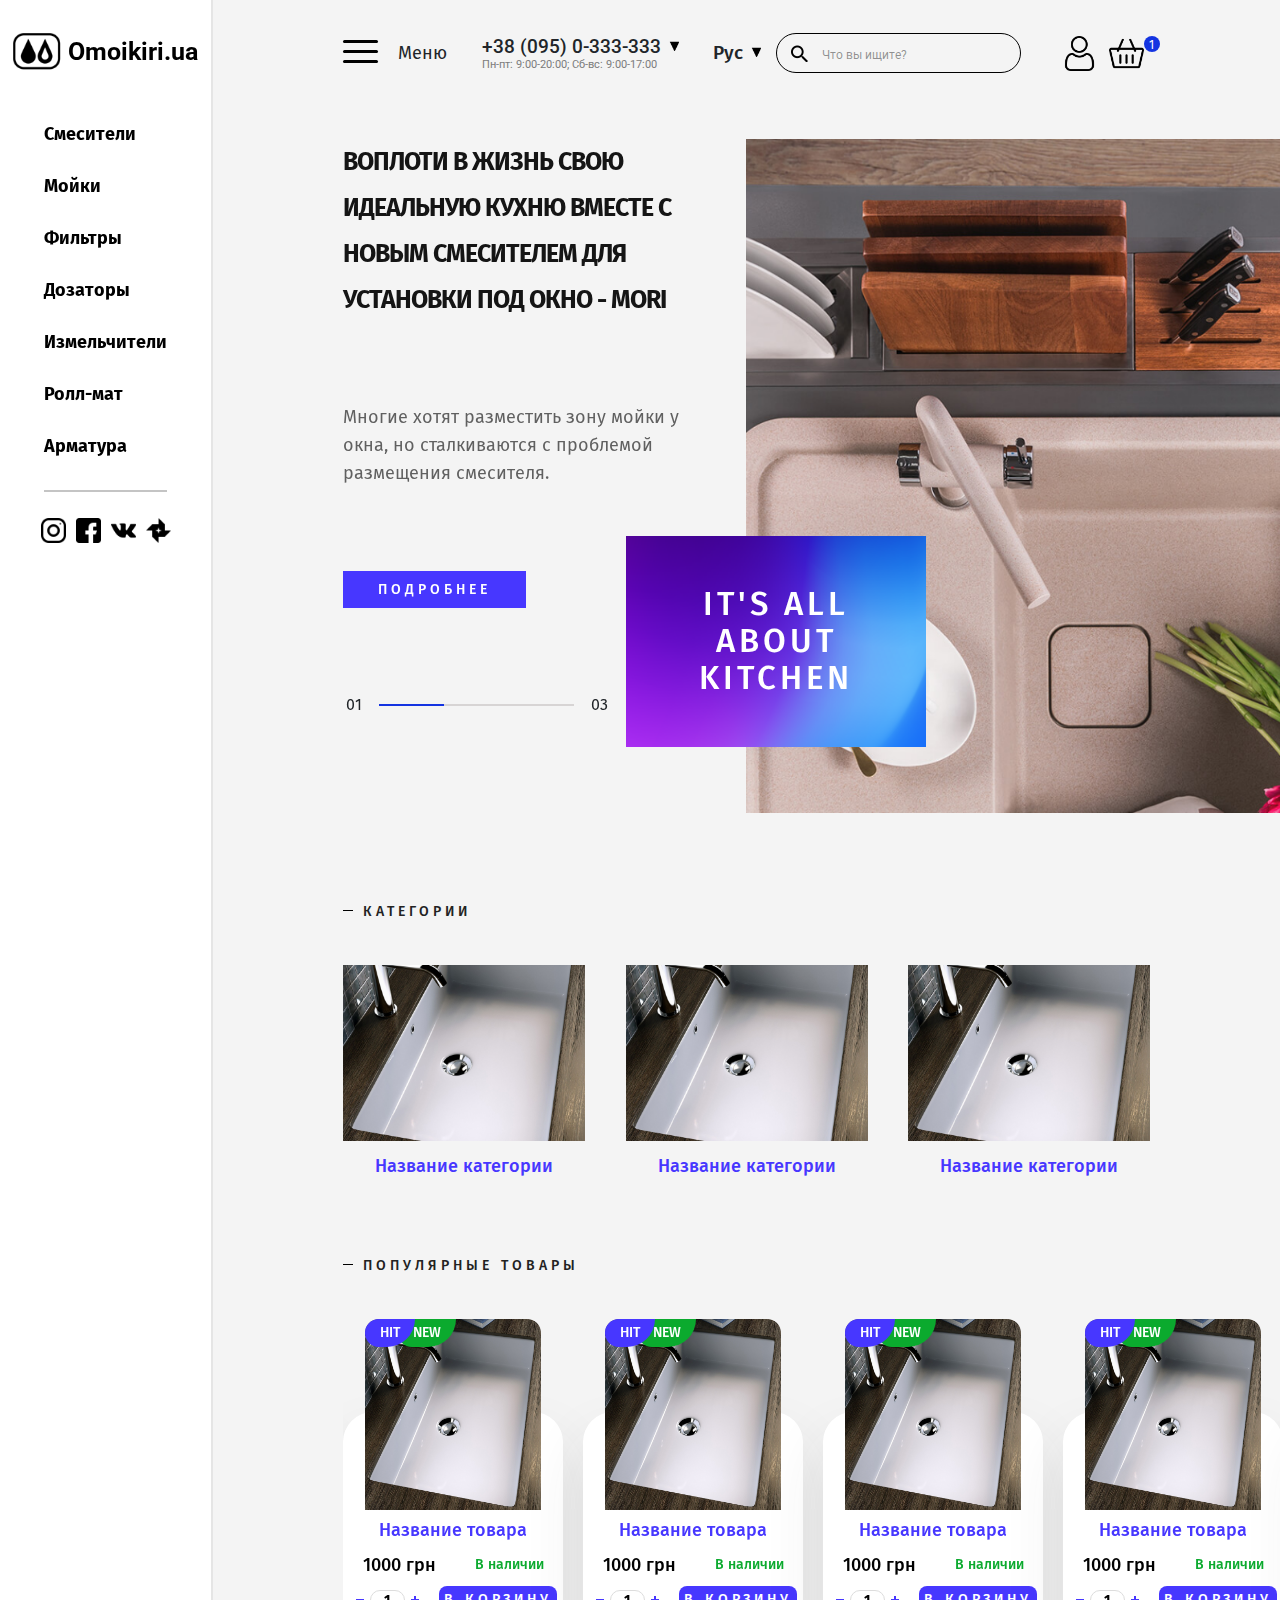
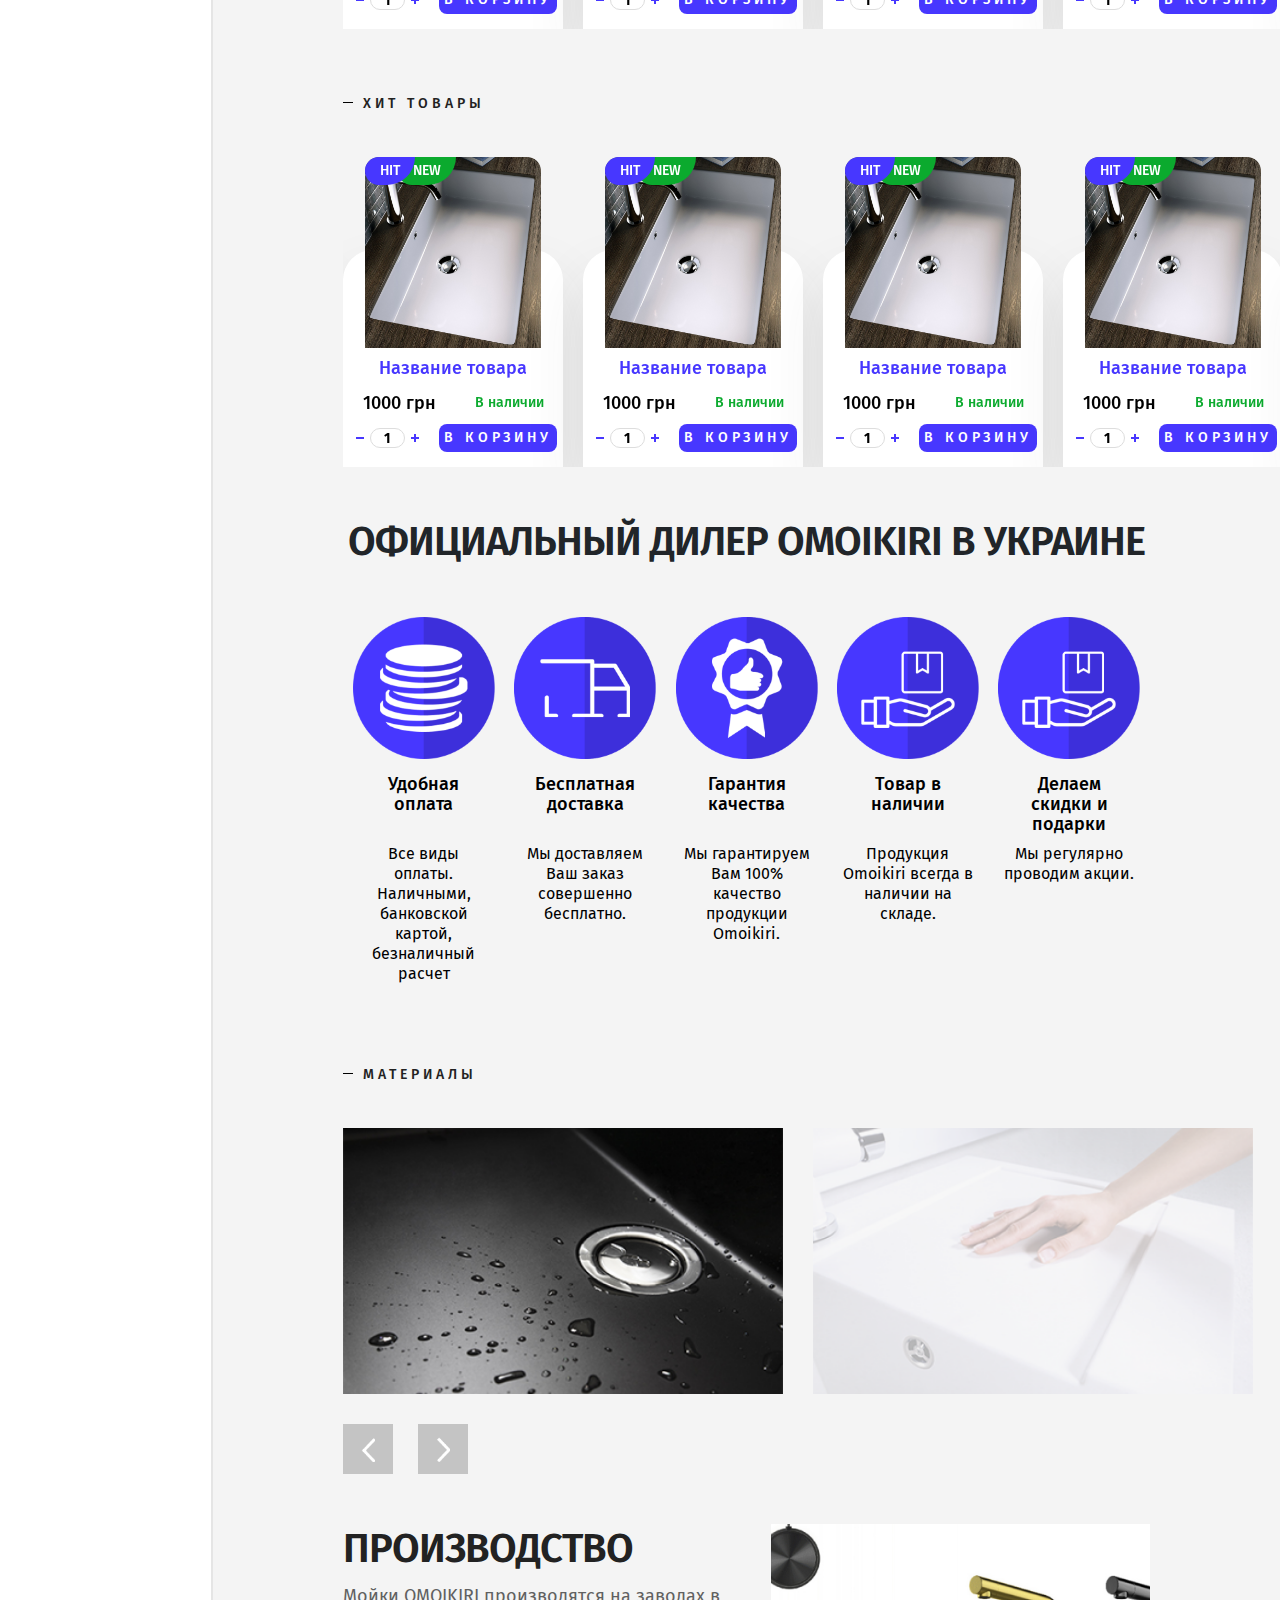
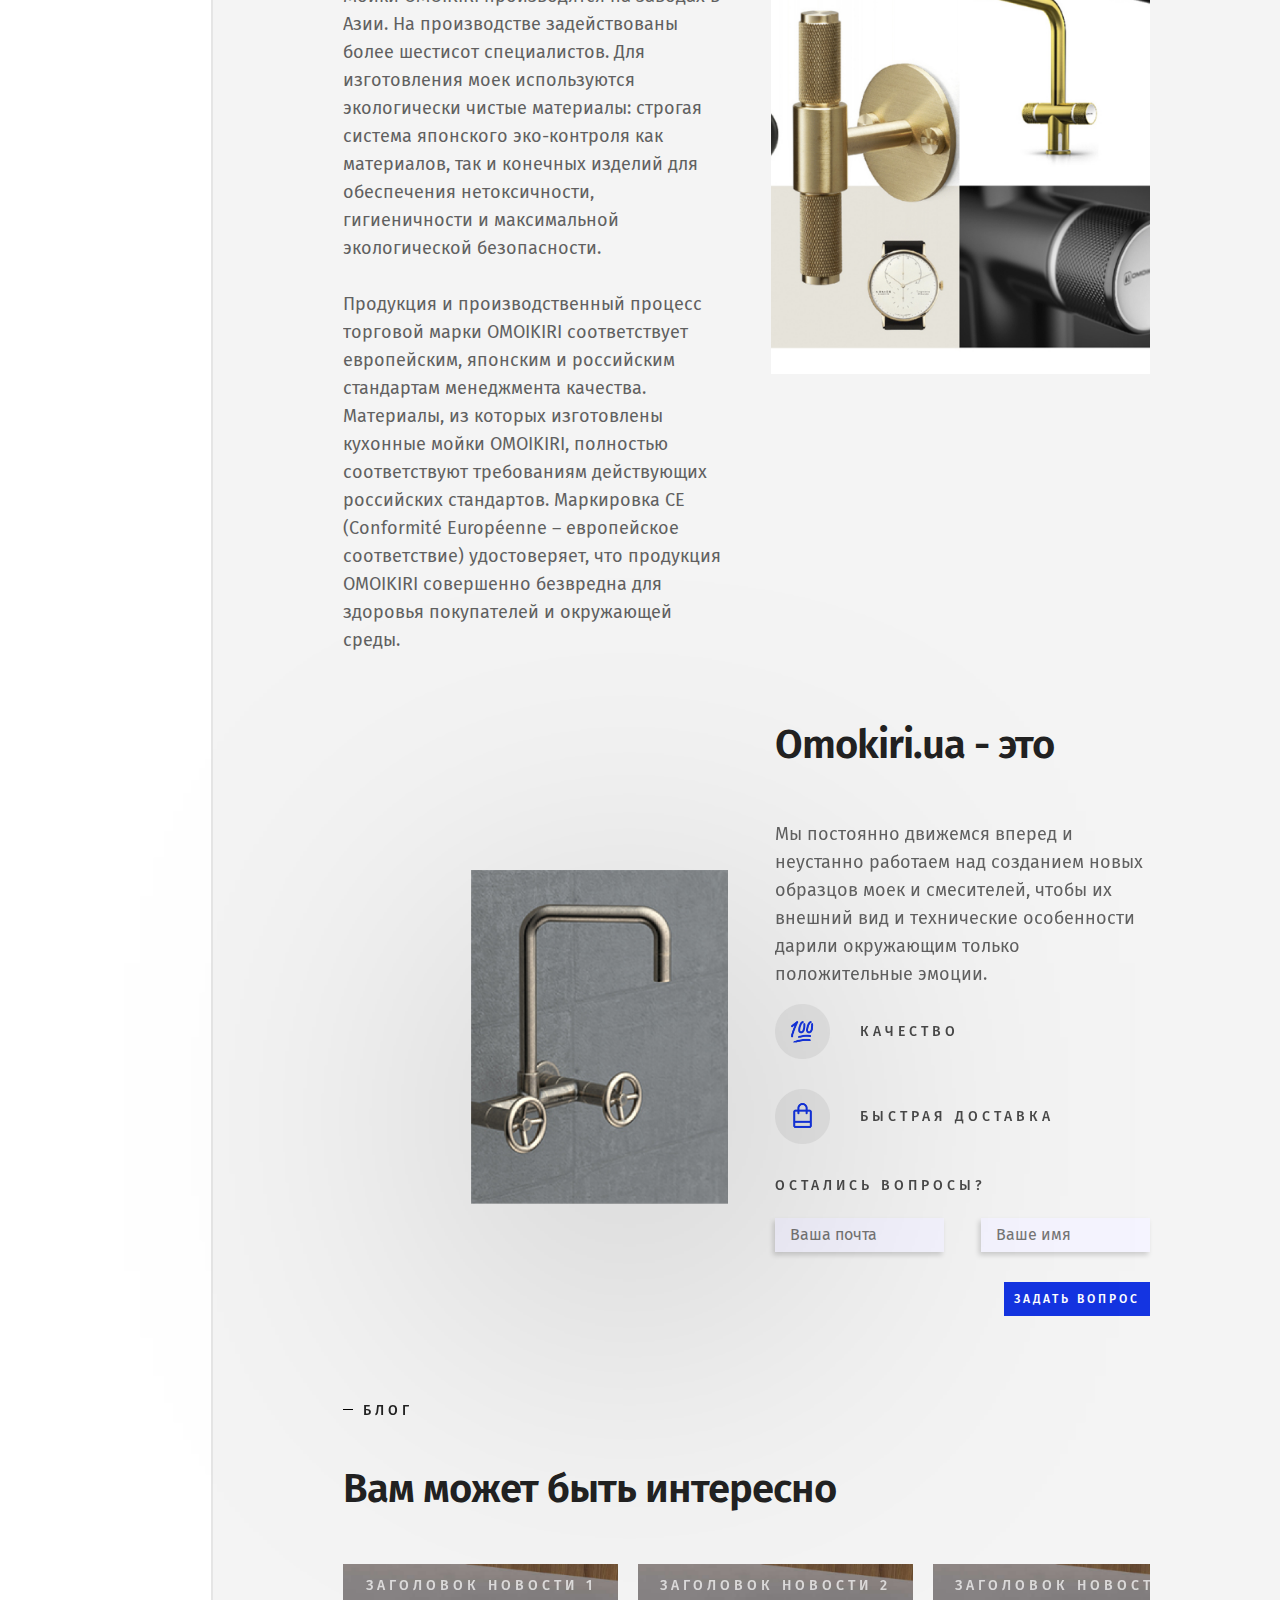
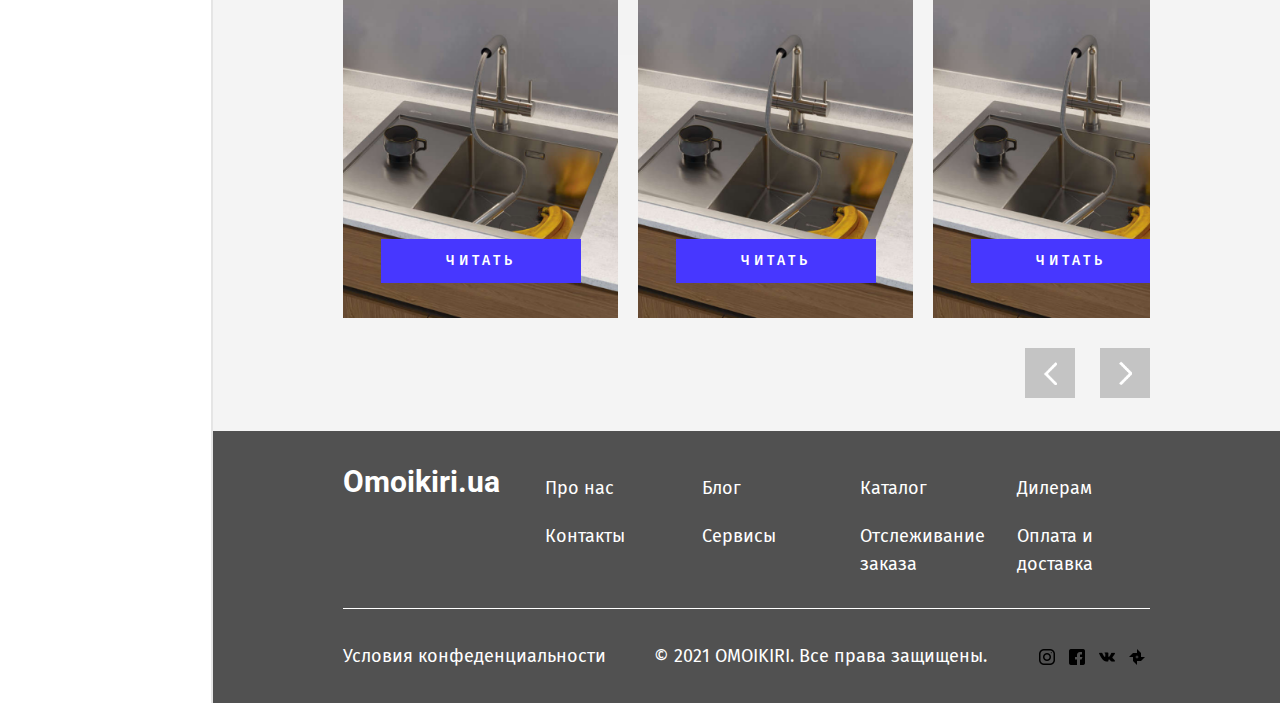
==== index.html @ 27b1c7ac "cat+blog" ====
<!DOCTYPE html>
<html lang="ru">
<head>
    <meta charset="UTF-8">
    <meta http-equiv="X-UA-Compatible" content="IE=edge">
    <meta name="viewport" content="width=device-width, initial-scale=1.0">

    <!-- SEO -->
    <title>omoikiri.ua</title>
    <meta name="description" content="...">
    <meta name="keywords" content="...">

    <!-- Sclick -->
    <link rel="stylesheet" href="css/slick-theme.css">
    <link rel="stylesheet" href="css/slick.css">

    <!-- CSS -->
    <link rel="stylesheet" href="css/bootstrap.css">
    <link rel="stylesheet" href="css/main.css">

    <!-- Google Fonts -->
    <link rel="preconnect" href="https://fonts.gstatic.com">
    <link href="https://fonts.googleapis.com/css2?family=Fira+Sans:ital,wght@0,100;0,200;0,300;0,400;0,500;0,600;0,700;0,800;0,900;1,100;1,200;1,300;1,400;1,500;1,600;1,700;1,800;1,900&family=Roboto:ital,wght@0,100;0,300;0,400;0,500;0,700;0,900;1,100;1,300;1,400;1,500;1,700;1,900&display=swap" rel="stylesheet">

</head>
<body>

    <section class="main">
        <div class="container-fluid">
            <div class="row">

                <!-- LeftSidebar -->
                <div class="col-xl-2 left_sidebar">

                    <div class="sidebar_block">
                    
                        <!-- HeaderLogo -->
                        <a href="#" class="logo_link">
                            <img src="images/logo.png" alt="" class="logo_img">
                            Omoikiri.ua
                        </a>
                        <!-- End HeaderLogo -->

                        <!-- NavbarMenu -->
                        <ul class="catalogue">
                            <li>
                                <a href="#" class="catalogue_link">Смесители</a>
                            </li>
                            <li>
                                <a href="#" class="catalogue_link">Мойки</a>
                            </li>
                            <li>
                                <a href="#" class="catalogue_link">Фильтры</a>
                            </li>
                            <li>
                                <a href="#" class="catalogue_link">Дозаторы</a>
                            </li>
                            <li>
                                <a href="#" class="catalogue_link">Измельчители</a>
                            </li>
                            <li>
                                <a href="#" class="catalogue_link">Ролл-мат</a>
                            </li>
                            <li>
                                <a href="#" class="catalogue_link">Арматура</a>
                            </li>
                        </ul>

                        <ul class="socials">
                            <li>
                                <a href="#" class="social_link">
                                    <img src="images/instagram.png" alt="instagram">
                                </a>
                            </li>
                            <li>
                                <a href="#" class="social_link">
                                    <img src="images/facebook.png" alt="instagram">
                                </a>
                            </li>
                            <li>
                                <a href="#" class="social_link">
                                    <img src="images/vk.png" alt="instagram">
                                </a>
                            </li>
                            <li>
                                <a href="#" class="social_link">
                                    <img src="images/photo.png" alt="instagram">
                                </a>
                            </li>
                        </ul>
                        <!-- End NavbarMenu -->

                    </div>

                </div>
                <!-- End LeftSidebar -->

                <!-- RightSidebar -->
                <div class="col-xl-10 right_sidebar">
                    
                    <!-- Header -->
                    <div class="header">
                        <div class="navigate">
                            <div class="menu_btn">
                                <div id="hamburger" class="hamburger">
                                    <span></span>
                                    <span></span>
                                    <span></span>
                                </div>
                                <p class="menu_btn_name">Меню</p>
                                <ul class="menu_block">
                                    <li>
                                        <a href="about.html" class="menu_block_link">О нас</a>
                                    </li>
                                    <li>
                                        <a href="blog.html" class="menu_block_link">Блог</a>
                                    </li>
                                    <li>
                                        <a href="#" class="menu_block_link">Сервисы</a>
                                    </li>
                                    <li>
                                        <a href="#" class="menu_block_link">Контакты</a>
                                    </li>
                                    <li>
                                        <a href="#" class="menu_block_link">Дилерам</a>
                                    </li>
                                    <li>
                                        <a href="#" class="menu_block_link">Оплата и доставка</a>
                                    </li>
                                </ul>
                            </div>
                            <div id="connection" class="connection">
                                <div class="phone_block">
                                    <p class="first_phone">+38 (095) 0-333-333</p>
                                    <img src="images/arr-down.png" alt="">
                                </div>
                                <div class="phones">
                                    <a href="tel:+380950333333">+38 (095) 0-333-333</a>
                                    <a href="tel:+380950333333">+38 (095) 0-333-333</a>
                                    <a href="tel:+380950333333">+38 (095) 0-333-333</a>
                                </div>
                                <p class="work_time">Пн-пт: 9:00-20:00; Сб-вс: 9:00-17:00</p>
                            </div>
                            <div class="search_block" id="search_block">
                                <div class="lang">
                                    <div class="lang_block">
                                        <p class="first_lang">Рус</p>
                                        <img src="images/arr-down.png" alt="">
                                    </div>
                                    <div class="languages">
                                        <a href="#">Рус</a>
                                        <a href="#">Укр</a>
                                    </div>
                                </div>
                                <div class="search">
                                    <input type="text" id="box" placeholder="Что вы ищите?" class="search_box">
                                    <button type="submit" class="search_btn">
                                        <img src="images/search.png" alt="search...">
                                    </button>
                                </div>
                            </div>
                            <div class="cart_block">
                                <button id="user" class="user">
                                    <img src="images/user.png" alt="user">
                                </button>
                                <button class="cart" id="cart">
                                    <img src="images/shopping-cart.png" alt="cart">
                                    <span id="cart-total" class="cart-total">1</span>
                                </button>
                            </div>
                            <div class="navbar_block">
                                <div id="navigation_menu" class="hamburger">
                                    <span></span>
                                    <span></span>
                                    <span></span>
                                </div>
                                <p class="menu_btn_name">Каталог</p>
                            </div>
                        </div>
                    </div>
                    <!-- End Header -->

                    <!-- Wrapper -->
                    <div class="wrapper">
                        <div class="index_slider">
                            <div class="index_slider_wrapper">
                                <div class="index_slide_block">
                                    <div class="left_side_slide">
                                        <h4 class="index_slide_title">
                                            ВОПЛОТИ В ЖИЗНЬ СВОЮ ИДЕАЛЬНУЮ КУХНЮ ВМЕСТЕ С НОВЫМ СМЕСИТЕЛЕМ ДЛЯ УСТАНОВКИ ПОД ОКНО - MORI
                                        </h4>
                                        <p class="index_slide_text">
                                            Многие хотят разместить зону мойки у окна, но сталкиваются с проблемой размещения смесителя.
                                        </p>
                                        <a href="#" class="index_slide_link">Подробнее</a>
                                    </div>
                                    <div class="right_slide_side">
                                        <img src="images/slider_bg.png" alt="" class="index_slide_img">
                                        <p class="index_slide_img_text">IT'S ALL ABOUT KITCHEN</p>
                                    </div>
                                </div>
                                <div class="index_slide_block">
                                    <div class="left_side_slide">
                                        <h4 class="index_slide_title">
                                            ВОПЛОТИ В ЖИЗНЬ СВОЮ ИДЕАЛЬНУЮ КУХНЮ ВМЕСТЕ С НОВЫМ СМЕСИТЕЛЕМ ДЛЯ УСТАНОВКИ ПОД ОКНО - MORI
                                        </h4>
                                        <p class="index_slide_text">
                                            Многие хотят разместить зону мойки у окна, но сталкиваются с проблемой размещения смесителя.
                                        </p>
                                        <a href="#" class="index_slide_link">Подробнее</a>
                                    </div>
                                    <div class="right_slide_side">
                                        <img src="images/slider_bg.png" alt="" class="index_slide_img">
                                        <p class="index_slide_img_text">IT'S ALL ABOUT KITCHEN</p>
                                    </div>
                                </div>
                                <div class="index_slide_block">
                                    <div class="left_side_slide">
                                        <h4 class="index_slide_title">
                                            ВОПЛОТИ В ЖИЗНЬ СВОЮ ИДЕАЛЬНУЮ КУХНЮ ВМЕСТЕ С НОВЫМ СМЕСИТЕЛЕМ ДЛЯ УСТАНОВКИ ПОД ОКНО - MORI
                                        </h4>
                                        <p class="index_slide_text">
                                            Многие хотят разместить зону мойки у окна, но сталкиваются с проблемой размещения смесителя.
                                        </p>
                                        <a href="#" class="index_slide_link">Подробнее</a>
                                    </div>
                                    <div class="right_slide_side">
                                        <img src="images/slider_bg.png" alt="" class="index_slide_img">
                                        <p class="index_slide_img_text">IT'S ALL ABOUT KITCHEN</p>
                                    </div>
                                </div>
                            </div>
                            <div class="numbers">
                                <span class="first_slide">01</span>
                                <div class="slick-slider-dots"></div>
                                <span class="last_slide">03</span>
                            </div>
                        </div>
                        <div class="index_category_block">
                            <h2 class="index_block_title">
                                Категории
                            </h2>
                            <div class="categories">
                                <div class="category">
                                    <a href="#" class="cat_link">
                                        <img src="images/category_photo.png" alt="">
                                    </a>
                                    <a href="#" class="cat_name">Название категории</a>
                                </div>
                                <div class="category">
                                    <a href="#" class="cat_link">
                                        <img src="images/category_photo.png" alt="">
                                    </a>
                                    <a href="#" class="cat_name">Название категории</a>
                                </div>
                                <div class="category">
                                    <a href="#" class="cat_link">
                                        <img src="images/category_photo.png" alt="">
                                    </a>
                                    <a href="#" class="cat_name">Название категории</a>
                                </div>
                            </div>
                        </div>
                        <div class="index_popular_block">
                            <h2 class="index_block_title">
                                Популярные товары
                            </h2>
                            <div class="popular_slider">
                                <div class="item_prew">
                                    <div class="background"></div>
                                    <a href="#" class="item_img_link">
                                        <img src="images/item_photo.png" alt="">
                                        <span class="hit">Hit</span>
                                        <span class="new">New</span>
                                    </a>
                                    <a href="#" class="item_name">
                                        Название товара
                                    </a>
                                    <div class="price_block">
                                        <p class="price">1000 грн</p>
                                        <p class="availability yes">В наличии</p>
                                    </div>
                                    <div class="get_buy">
                                        <div class="quantity">
                                            <div class="number-input">
                                                <button onclick="this.parentNode.querySelector('input[type=number]').stepDown()" ></button>
                                                <input class="quantity" min="1" max="99" name="quantity" value="1" type="number">
                                                <button onclick="this.parentNode.querySelector('input[type=number]').stepUp()" class="plus"></button>
                                            </div>
                                        </div>
                                        <button class="buy_btn">В корзину</button>
                                    </div>
                                </div>
                                <div class="item_prew">
                                    <div class="background"></div>
                                    <a href="#" class="item_img_link">
                                        <img src="images/item_photo.png" alt="">
                                        <span class="hit">Hit</span>
                                        <span class="new">New</span>
                                    </a>
                                    <a href="#" class="item_name">
                                        Название товара
                                    </a>
                                    <div class="price_block">
                                        <p class="price">1000 грн</p>
                                        <p class="availability yes">В наличии</p>
                                    </div>
                                    <div class="get_buy">
                                        <div class="quantity">
                                            <div class="number-input">
                                                <button onclick="this.parentNode.querySelector('input[type=number]').stepDown()" ></button>
                                                <input class="quantity" min="1" max="99" name="quantity" value="1" type="number">
                                                <button onclick="this.parentNode.querySelector('input[type=number]').stepUp()" class="plus"></button>
                                            </div>
                                        </div>
                                        <button class="buy_btn">В корзину</button>
                                    </div>
                                </div>
                                <div class="item_prew">
                                    <div class="background"></div>
                                    <a href="#" class="item_img_link">
                                        <img src="images/item_photo.png" alt="">
                                        <span class="hit">Hit</span>
                                        <span class="new">New</span>
                                    </a>
                                    <a href="#" class="item_name">
                                        Название товара
                                    </a>
                                    <div class="price_block">
                                        <p class="price">1000 грн</p>
                                        <p class="availability yes">В наличии</p>
                                    </div>
                                    <div class="get_buy">
                                        <div class="quantity">
                                            <div class="number-input">
                                                <button onclick="this.parentNode.querySelector('input[type=number]').stepDown()" ></button>
                                                <input class="quantity" min="1" max="99" name="quantity" value="1" type="number">
                                                <button onclick="this.parentNode.querySelector('input[type=number]').stepUp()" class="plus"></button>
                                            </div>
                                        </div>
                                        <button class="buy_btn">В корзину</button>
                                    </div>
                                </div>
                                <div class="item_prew">
                                    <div class="background"></div>
                                    <a href="#" class="item_img_link">
                                        <img src="images/item_photo.png" alt="">
                                        <span class="hit">Hit</span>
                                        <span class="new">New</span>
                                    </a>
                                    <a href="#" class="item_name">
                                        Название товара
                                    </a>
                                    <div class="price_block">
                                        <p class="price">1000 грн</p>
                                        <p class="availability yes">В наличии</p>
                                    </div>
                                    <div class="get_buy">
                                        <div class="quantity">
                                            <div class="number-input">
                                                <button onclick="this.parentNode.querySelector('input[type=number]').stepDown()" ></button>
                                                <input class="quantity" min="1" max="99" name="quantity" value="1" type="number">
                                                <button onclick="this.parentNode.querySelector('input[type=number]').stepUp()" class="plus"></button>
                                            </div>
                                        </div>
                                        <button class="buy_btn">В корзину</button>
                                    </div>
                                </div>
                                <div class="item_prew">
                                    <div class="background"></div>
                                    <a href="#" class="item_img_link">
                                        <img src="images/item_photo.png" alt="">
                                        <span class="hit">Hit</span>
                                        <span class="new">New</span>
                                    </a>
                                    <a href="#" class="item_name">
                                        Название товара
                                    </a>
                                    <div class="price_block">
                                        <p class="price">1000 грн</p>
                                        <p class="availability yes">В наличии</p>
                                    </div>
                                    <div class="get_buy">
                                        <div class="quantity">
                                            <div class="number-input">
                                                <button onclick="this.parentNode.querySelector('input[type=number]').stepDown()" ></button>
                                                <input class="quantity" min="1" max="99" name="quantity" value="1" type="number">
                                                <button onclick="this.parentNode.querySelector('input[type=number]').stepUp()" class="plus"></button>
                                            </div>
                                        </div>
                                        <button class="buy_btn">В корзину</button>
                                    </div>
                                </div>
                                <div class="item_prew">
                                    <div class="background"></div>
                                    <a href="#" class="item_img_link">
                                        <img src="images/item_photo.png" alt="">
                                        <span class="hit">Hit</span>
                                        <span class="new">New</span>
                                    </a>
                                    <a href="#" class="item_name">
                                        Название товара
                                    </a>
                                    <div class="price_block">
                                        <p class="price">1000 грн</p>
                                        <p class="availability yes">В наличии</p>
                                    </div>
                                    <div class="get_buy">
                                        <div class="quantity">
                                            <div class="number-input">
                                                <button onclick="this.parentNode.querySelector('input[type=number]').stepDown()" ></button>
                                                <input class="quantity" min="1" max="99" name="quantity" value="1" type="number">
                                                <button onclick="this.parentNode.querySelector('input[type=number]').stepUp()" class="plus"></button>
                                            </div>
                                        </div>
                                        <button class="buy_btn">В корзину</button>
                                    </div>
                                </div>
                                <div class="item_prew">
                                    <div class="background"></div>
                                    <a href="#" class="item_img_link">
                                        <img src="images/item_photo.png" alt="">
                                        <span class="hit">Hit</span>
                                        <span class="new">New</span>
                                    </a>
                                    <a href="#" class="item_name">
                                        Название товара
                                    </a>
                                    <div class="price_block">
                                        <p class="price">1000 грн</p>
                                        <p class="availability yes">В наличии</p>
                                    </div>
                                    <div class="get_buy">
                                        <div class="quantity">
                                            <div class="number-input">
                                                <button onclick="this.parentNode.querySelector('input[type=number]').stepDown()" ></button>
                                                <input class="quantity" min="1" max="99" name="quantity" value="1" type="number">
                                                <button onclick="this.parentNode.querySelector('input[type=number]').stepUp()" class="plus"></button>
                                            </div>
                                        </div>
                                        <button class="buy_btn">В корзину</button>
                                    </div>
                                </div>
                            </div>
                        </div>
                        <div class="index_bestsellers_block">
                            <h2 class="index_block_title">
                                Хит товары
                            </h2>
                            <div class="bestsellers_slider">
                                <div class="item_prew">
                                    <div class="background"></div>
                                    <a href="#" class="item_img_link">
                                        <img src="images/item_photo.png" alt="">
                                        <span class="hit">Hit</span>
                                        <span class="new">New</span>
                                    </a>
                                    <a href="#" class="item_name">
                                        Название товара
                                    </a>
                                    <div class="price_block">
                                        <p class="price">1000 грн</p>
                                        <p class="availability yes">В наличии</p>
                                    </div>
                                    <div class="get_buy">
                                        <div class="quantity">
                                            <div class="number-input">
                                                <button onclick="this.parentNode.querySelector('input[type=number]').stepDown()" ></button>
                                                <input class="quantity" min="1" max="99" name="quantity" value="1" type="number">
                                                <button onclick="this.parentNode.querySelector('input[type=number]').stepUp()" class="plus"></button>
                                            </div>
                                        </div>
                                        <button class="buy_btn">В корзину</button>
                                    </div>
                                </div>
                                <div class="item_prew">
                                    <div class="background"></div>
                                    <a href="#" class="item_img_link">
                                        <img src="images/item_photo.png" alt="">
                                        <span class="hit">Hit</span>
                                        <span class="new">New</span>
                                    </a>
                                    <a href="#" class="item_name">
                                        Название товара
                                    </a>
                                    <div class="price_block">
                                        <p class="price">1000 грн</p>
                                        <p class="availability yes">В наличии</p>
                                    </div>
                                    <div class="get_buy">
                                        <div class="quantity">
                                            <div class="number-input">
                                                <button onclick="this.parentNode.querySelector('input[type=number]').stepDown()" ></button>
                                                <input class="quantity" min="1" max="99" name="quantity" value="1" type="number">
                                                <button onclick="this.parentNode.querySelector('input[type=number]').stepUp()" class="plus"></button>
                                            </div>
                                        </div>
                                        <button class="buy_btn">В корзину</button>
                                    </div>
                                </div>
                                <div class="item_prew">
                                    <div class="background"></div>
                                    <a href="#" class="item_img_link">
                                        <img src="images/item_photo.png" alt="">
                                        <span class="hit">Hit</span>
                                        <span class="new">New</span>
                                    </a>
                                    <a href="#" class="item_name">
                                        Название товара
                                    </a>
                                    <div class="price_block">
                                        <p class="price">1000 грн</p>
                                        <p class="availability yes">В наличии</p>
                                    </div>
                                    <div class="get_buy">
                                        <div class="quantity">
                                            <div class="number-input">
                                                <button onclick="this.parentNode.querySelector('input[type=number]').stepDown()" ></button>
                                                <input class="quantity" min="1" max="99" name="quantity" value="1" type="number">
                                                <button onclick="this.parentNode.querySelector('input[type=number]').stepUp()" class="plus"></button>
                                            </div>
                                        </div>
                                        <button class="buy_btn">В корзину</button>
                                    </div>
                                </div>
                                <div class="item_prew">
                                    <div class="background"></div>
                                    <a href="#" class="item_img_link">
                                        <img src="images/item_photo.png" alt="">
                                        <span class="hit">Hit</span>
                                        <span class="new">New</span>
                                    </a>
                                    <a href="#" class="item_name">
                                        Название товара
                                    </a>
                                    <div class="price_block">
                                        <p class="price">1000 грн</p>
                                        <p class="availability yes">В наличии</p>
                                    </div>
                                    <div class="get_buy">
                                        <div class="quantity">
                                            <div class="number-input">
                                                <button onclick="this.parentNode.querySelector('input[type=number]').stepDown()" ></button>
                                                <input class="quantity" min="1" max="99" name="quantity" value="1" type="number">
                                                <button onclick="this.parentNode.querySelector('input[type=number]').stepUp()" class="plus"></button>
                                            </div>
                                        </div>
                                        <button class="buy_btn">В корзину</button>
                                    </div>
                                </div>
                                <div class="item_prew">
                                    <div class="background"></div>
                                    <a href="#" class="item_img_link">
                                        <img src="images/item_photo.png" alt="">
                                        <span class="hit">Hit</span>
                                        <span class="new">New</span>
                                    </a>
                                    <a href="#" class="item_name">
                                        Название товара
                                    </a>
                                    <div class="price_block">
                                        <p class="price">1000 грн</p>
                                        <p class="availability yes">В наличии</p>
                                    </div>
                                    <div class="get_buy">
                                        <div class="quantity">
                                            <div class="number-input">
                                                <button onclick="this.parentNode.querySelector('input[type=number]').stepDown()" ></button>
                                                <input class="quantity" min="1" max="99" name="quantity" value="1" type="number">
                                                <button onclick="this.parentNode.querySelector('input[type=number]').stepUp()" class="plus"></button>
                                            </div>
                                        </div>
                                        <button class="buy_btn">В корзину</button>
                                    </div>
                                </div>
                                <div class="item_prew">
                                    <div class="background"></div>
                                    <a href="#" class="item_img_link">
                                        <img src="images/item_photo.png" alt="">
                                        <span class="hit">Hit</span>
                                        <span class="new">New</span>
                                    </a>
                                    <a href="#" class="item_name">
                                        Название товара
                                    </a>
                                    <div class="price_block">
                                        <p class="price">1000 грн</p>
                                        <p class="availability yes">В наличии</p>
                                    </div>
                                    <div class="get_buy">
                                        <div class="quantity">
                                            <div class="number-input">
                                                <button onclick="this.parentNode.querySelector('input[type=number]').stepDown()" ></button>
                                                <input class="quantity" min="1" max="99" name="quantity" value="1" type="number">
                                                <button onclick="this.parentNode.querySelector('input[type=number]').stepUp()" class="plus"></button>
                                            </div>
                                        </div>
                                        <button class="buy_btn">В корзину</button>
                                    </div>
                                </div>
                                <div class="item_prew">
                                    <div class="background"></div>
                                    <a href="#" class="item_img_link">
                                        <img src="images/item_photo.png" alt="">
                                        <span class="hit">Hit</span>
                                        <span class="new">New</span>
                                    </a>
                                    <a href="#" class="item_name">
                                        Название товара
                                    </a>
                                    <div class="price_block">
                                        <p class="price">1000 грн</p>
                                        <p class="availability yes">В наличии</p>
                                    </div>
                                    <div class="get_buy">
                                        <div class="quantity">
                                            <div class="number-input">
                                                <button onclick="this.parentNode.querySelector('input[type=number]').stepDown()" ></button>
                                                <input class="quantity" min="1" max="99" name="quantity" value="1" type="number">
                                                <button onclick="this.parentNode.querySelector('input[type=number]').stepUp()" class="plus"></button>
                                            </div>
                                        </div>
                                        <button class="buy_btn">В корзину</button>
                                    </div>
                                </div>
                            </div>
                        </div>
                        <div class="index_about_block">
                            <h3>Официальный дилер Omoikiri в Украине</h3>
                            <div class="about_stages">
                                <div class="stage">
                                    <img src="images/stage1.png" alt="">
                                    <p class="stage_title">
                                        Удобная оплата
                                    </p>
                                    <p class="stage_text">
                                        Все виды оплаты. Наличными, банковской картой, безналичный расчет
                                    </p>
                                </div>
                                <div class="stage">
                                    <img src="images/stage2.png" alt="">
                                    <p class="stage_title">
                                        Бесплатная доставка
                                    </p>
                                    <p class="stage_text">
                                        Мы доставляем Ваш заказ совершенно бесплатно.
                                    </p>
                                </div>
                                <div class="stage">
                                    <img src="images/stage3.png" alt="">
                                    <p class="stage_title">
                                        Гарантия качества
                                    </p>
                                    <p class="stage_text">
                                        Мы гарантируем Вам 100% качество продукции Omoikiri.
                                    </p>
                                </div>
                                <div class="stage">
                                    <img src="images/stage4.png" alt="">
                                    <p class="stage_title">
                                        Товар в наличии
                                    </p>
                                    <p class="stage_text">
                                        Продукция Omoikiri всегда в наличии на складе.
                                    </p>
                                </div>
                                <div class="stage">
                                    <img src="images/stage4.png" alt="">
                                    <p class="stage_title">
                                        Делаем скидки и подарки
                                    </p>
                                    <p class="stage_text">
                                        Мы регулярно проводим акции.
                                    </p>
                                </div>
                            </div>
                        </div>
                        <div class="index_material_desc">
                            <h2 class="index_block_title">
                                Материалы
                            </h2>
                            <div class="materials_slider">
                                <div class="slide_img">
                                    <img src="images/material1.png" alt="">
                                </div>
                                <div class="slide_img">
                                    <img src="images/material2.png" alt="">
                                </div>
                                <div class="slide_img">
                                    <img src="images/material1.png" alt="">
                                </div>
                                <div class="slide_img">
                                    <img src="images/material2.png" alt="">
                                </div>
                                <div class="slide_img">
                                    <img src="images/material1.png" alt="">
                                </div>
                            </div>
                            <div class="materials_slider_arrows"></div>
                        </div>
                        <div class="index_production_block">
                            <div class="production_text">
                                <h3>Производство</h3>
                                <p>
                                    Мойки OMOIKIRI производятся на заводах в Азии. На производстве задействованы более шестисот специалистов. Для изготовления моек используются экологически чистые материалы: строгая система японского эко-контроля как материалов, так и конечных изделий для обеспечения нетоксичности, гигиеничности и максимальной экологической безопасности.
                                    <br><br>Продукция и производственный процесс торговой марки OMOIKIRI соответствует европейским, японским и российским стандартам менеджмента качества. Материалы, из которых изготовлены кухонные мойки OMOIKIRI, полностью соответствуют требованиям действующих российских стандартов. Маркировка CE (Conformité Européenne – европейское соответствие) удостоверяет, что продукция OMOIKIRI совершенно безвредна для здоровья покупателей и окружающей среды.
                                </p>
                            </div>
                            <div class="production_image">
                                <img src="images/production.png" alt="">
                            </div>
                        </div>
                        <div class="index_subscribe_block">
                            <div class="subscribe_images">
                                <img src="images/subscribe2.png" alt="">
                            </div>
                            <div class="subscribe_text">
                                <h3>Omokiri.ua - это</h3>
                                <p>
                                    Мы постоянно движемся вперед и неустанно работаем над созданием новых образцов моек и смесителей, чтобы их внешний вид и технические особенности дарили окружающим только положительные эмоции.
                                </p>
                                <div class="qlty">
                                    <img src="images/100p.png" alt="">
                                    <p class="qlty_desc">
                                        Качество
                                    </p>
                                </div>
                                <div class="dlvr">
                                    <img src="images/bags.png" alt="">
                                    <p class="dlvr_desc">
                                        Быстрая доставка
                                    </p>
                                </div>
                                <p class="faq">
                                    Остались вопросы?
                                </p>
                                <form>
                                    <div class="input_fields">
                                        <input type="text" name="email" id="email" class="email" placeholder="Ваша почта">
                                        <input type="text" name="name" id="name" class="name" placeholder="Ваше имя">
                                    </div>
                                    <input type="button" value="Задать вопрос" class="subscribe">
                                </form>
                            </div>                            
                        </div>
                        <div class="index_blog_block">
                            <h2 class="index_block_title">
                                Блог
                            </h2>
                            <p class="blog_desc">
                                Вам может быть интересно
                            </p>
                            <div class="blog_slider">
                                <div class="blog_info">
                                    <a href="#" class="blog_title">Заголовок новости 1</a>
                                    <img src="images/blognews.png" alt="blog image">
                                    <a href="#" class="get_read">Читать</a>
                                </div>
                                <div class="blog_info">
                                    <a href="#" class="blog_title">Заголовок новости 2</a>
                                    <img src="images/blognews.png" alt="blog image">
                                    <a href="#" class="get_read">Читать</a>
                                </div>
                                <div class="blog_info">
                                    <a href="#" class="blog_title">Заголовок новости 3</a>
                                    <img src="images/blognews.png" alt="blog image">
                                    <a href="#" class="get_read">Читать</a>
                                </div>
                                <div class="blog_info">
                                    <a href="#" class="blog_title">Заголовок новости 4</a>
                                    <img src="images/blognews.png" alt="blog image">
                                    <a href="#" class="get_read">Читать</a>
                                </div>
                                <div class="blog_info">
                                    <a href="#" class="blog_title">Заголовок новости 5</a>
                                    <img src="images/blognews.png" alt="blog image">
                                    <a href="#" class="get_read">Читать</a>
                                </div>
                                <div class="blog_info">
                                    <a href="#" class="blog_title">Заголовок новости 6</a>
                                    <img src="images/blognews.png" alt="blog image">
                                    <a href="#" class="get_read">Читать</a>
                                </div>
                            </div>
                            <div class="blog_slider_arrows"></div>
                        </div>
                    </div>
                    <!-- End Wrapper -->

                    <!-- Footer -->
                    <div class="footer">
                        <div class="footer_menu_block">
                            <div class="footer_logo">
                                <a href="#" class="footer_logo_link">Omoikiri.ua</a>
                            </div>
                            <ul class="footer_widget">
                                <li>
                                    <a href="#" class="footer_widget_link">Про нас</a>
                                </li>
                                <li>
                                    <a href="#" class="footer_widget_link">Блог</a>
                                </li>
                                <li>
                                    <a href="#" class="footer_widget_link">Каталог</a>
                                </li>
                                <li>
                                    <a href="#" class="footer_widget_link">Дилерам</a>
                                </li>
                                <li>
                                    <a href="#" class="footer_widget_link">Контакты</a>
                                </li>
                                <li>
                                    <a href="#" class="footer_widget_link">Сервисы</a>
                                </li>
                                <li>
                                    <a href="#" class="footer_widget_link">Отслеживание заказа</a>
                                </li>
                                <li>
                                    <a href="#" class="footer_widget_link">Оплата и доставка</a>
                                </li>
                            </ul>
                        </div>
                        <div class="footer_copyright">
                            <a href="#" class="footer_copyright_link">
                                Условия конфеденциальности
                            </a>
                            <a href="#" class="footer_copyright_link">
                                © 2021 OMOIKIRI. Все права защищены.
                            </a>
                            <ul class="footer_social">
                                <li>
                                    <a href="#" class="footer_social_link">
                                        <img class="footer_sicial_img" src="images/instagram.png" alt="">
                                    </a>
                                    <a href="#" class="footer_social_link">
                                        <img class="footer_sicial_img" src="images/facebook.png" alt="">
                                    </a>
                                    <a href="#" class="footer_social_link">
                                        <img class="footer_sicial_img" src="images/vk.png" alt="">
                                    </a>
                                    <a href="#" class="footer_social_link">
                                        <img class="footer_sicial_img" src="images/photo.png" alt="">
                                    </a>
                                </li>
                            </ul>
                        </div>
                    </div>
                    <!-- End Footer -->

                </div>
                <!-- End RightSidebar -->

            </div>
        </div>
    </section>
    
    <!-- Scripts -->
    <script src="js/jquery-3.6.0.min.js"></script>
    <script src="js/bootstrap.min.js"></script>
    <script src="js/slick.min.js"></script>
    <script src="js/main.js"></script>
</body>
</html>
---- css/main.css ----
@keyframes bounce-1 {
  0% {
    transform: translateX(0);
  }
  50% {
    transform: translateX(50px);
  }
  100% {
    transform: translateX(0);
  }
}
@keyframes bounce-2 {
  0% {
    transform: translateX(0);
  }
  50% {
    transform: translateX(-50px);
  }
  100% {
    transform: translateX(0);
  }
}
@keyframes bounce-3 {
  0% {
    transform: translateX(0);
  }
  50% {
    transform: translateX(-50px);
  }
  100% {
    transform: translateX(0);
  }
}
html,
body {
  scroll-behavior: smooth;
  -webkit-font-smoothing: antialiased;
  -webkit-overflow-scrolling: touch;
  font-family: 'Fira Sans', sans-serif;
  background: #F4F4F4;
}
input,
button {
  outline: none !important;
}
:active,
:hover,
:focus {
  outline: 0 !important;
  outline-offset: 0 !important;
}
.col-xl-10 {
  padding-left: 0;
  padding-right: 0;
}
.main {
  max-width: 1920px;
  margin: 0 auto;
}
.left_sidebar {
  display: flex;
  justify-content: center;
  padding: 33px 0;
  background: #FFFFFF;
  border-right: 2px solid #E5E5E5;
  position: relative;
}
.left_sidebar .sidebar_block {
  display: flex;
  flex-direction: column;
  align-items: center;
  position: fixed;
}
.logo_link {
  display: flex;
  align-items: center;
  font-size: 25px;
  font-weight: 700;
  color: #000000;
  font-family: 'Roboto', sans-serif;
}
.logo_link:hover {
  text-decoration: none;
}
.logo_link .logo_img {
  width: 50px;
  height: auto;
  margin-right: 5px;
}
.catalogue {
  list-style: none;
  padding: 0;
  margin: 0;
  margin-top: 50px;
}
.catalogue li {
  margin-bottom: 25px;
}
.catalogue li:last-child {
  padding-bottom: 30px;
  border-bottom: 2px solid #C4C4C4;
}
.catalogue .catalogue_link {
  font-size: 18px;
  font-weight: bold;
  color: #000000;
}
.catalogue .catalogue_link:hover {
  text-decoration: none;
  color: #1434E1;
  opacity: 0.5;
}
.socials {
  list-style: none;
  padding: 0;
  display: flex;
  flex-direction: row;
}
.socials li {
  margin: 0 5px;
}
.socials img {
  width: 25px;
  height: 25px;
}
.header {
  padding: 33px 130px;
}
.header .navigate {
  display: flex;
  align-items: center;
  justify-content: space-between;
}
.header .navigate p {
  margin: 0;
}
.header .menu_btn {
  display: flex;
  position: relative;
}
.header .menu_btn_name {
  font-size: 18px;
}
.header .menu_block {
  z-index: 10;
  position: absolute;
  top: 25px;
  list-style: none;
  padding: 15px 25px;
  margin: 10px 0;
  width: max-content;
  opacity: 0;
  visibility: hidden;
  transition: 0.55s opacity, 0.55s visibility;
  background: #FFFFFF;
  box-shadow: -2px 3px 5px #0000002b;
}
.header .menu_block li {
  padding: 5px 0;
}
.header .menu_block_link {
  color: #000000;
  text-decoration: none;
  font-size: 18px;
}
.header .menu_block_link:hover {
  text-decoration: none;
  color: #1434E1;
  opacity: 0.5;
}
.header .hamburger {
  width: 35px;
  height: 23px;
  color: #FFFFFF;
  position: relative;
  margin-right: 20px;
  -webkit-transform: rotate(0deg);
  -moz-transform: rotate(0deg);
  -o-transform: rotate(0deg);
  transform: rotate(0deg);
  -webkit-transition: 0.5s ease-in-out;
  -moz-transition: 0.5s ease-in-out;
  -o-transition: 0.5s ease-in-out;
  transition: 0.5s ease-in-out;
  cursor: pointer;
}
.header .hamburger span {
  display: block;
  position: absolute;
  height: 3px;
  width: 100%;
  background: #000000;
  border-radius: 100px;
  opacity: 1;
  left: 0;
  -webkit-transform: rotate(0deg);
  -moz-transform: rotate(0deg);
  -o-transform: rotate(0deg);
  transform: rotate(0deg);
  -webkit-transition: 0.25s ease-in-out;
  -moz-transition: 0.25s ease-in-out;
  -o-transition: 0.25s ease-in-out;
  transition: 0.25s ease-in-out;
}
.header .hamburger span:nth-child(1) {
  top: 0px;
}
.header .hamburger span:nth-child(2) {
  top: 10px;
}
.header .hamburger span:nth-child(3) {
  top: 20px;
}
.header .hamburger.open span:nth-child(1) {
  top: 10px;
  -webkit-transform: rotate(135deg);
  -moz-transform: rotate(135deg);
  -o-transform: rotate(135deg);
  transform: rotate(135deg);
}
.header .hamburger.open span:nth-child(2) {
  opacity: 0;
  left: -60px;
}
.header .hamburger.open span:nth-child(3) {
  top: 10px;
  -webkit-transform: rotate(-135deg);
  -moz-transform: rotate(-135deg);
  -o-transform: rotate(-135deg);
  transform: rotate(-135deg);
}
.header .connection {
  position: relative;
}
.header .connection .phone_block {
  display: flex;
  align-items: center;
}
.header .connection .phone_block img {
  width: 10px;
  height: 10px;
  margin-left: 8px;
  position: relative;
  top: -1px;
  transform: rotate(0deg);
  transition: 0.55s transform;
}
.header .connection .open img {
  transform: rotate(180deg);
  transition: 0.55s transform;
}
.header .connection .first_phone {
  font-style: normal;
  font-weight: 500;
  font-size: 19px;
  line-height: 22px;
  position: relative;
  cursor: pointer;
  font-family: 'Roboto', sans-serif;
}
.header .connection .phones {
  z-index: 10;
  display: flex;
  flex-direction: column;
  position: absolute;
  top: 25px;
  padding: 15px 25px;
  margin: 10px 0;
  opacity: 0;
  visibility: hidden;
  transition: 0.55s opacity, 0.55s visibility;
  background: #FFFFFF;
  box-shadow: -2px 3px 5px #0000002b;
  width: max-content;
}
.header .connection .phones a {
  color: #000000;
  text-decoration: none;
  font-size: 18px;
  padding: 5px 0;
}
.header .connection .phones a:hover {
  text-decoration: none;
  color: #1434E1;
  opacity: 0.5;
}
.header .work_time {
  color: #7B7B7B;
  font-size: 11px;
  line-height: 13px;
  font-family: 'Roboto', sans-serif;
}
.header .search_block {
  position: relative;
  display: flex;
  align-items: center;
}
.header .search_block .lang_block {
  display: flex;
  align-items: center;
}
.header .search_block .lang_block img {
  width: 10px;
  height: 10px;
  margin-left: 8px;
  position: relative;
  top: -1px;
  transform: rotate(0deg);
  transition: 0.55s transform;
}
.header .search_block .open img {
  transform: rotate(180deg);
  transition: 0.55s transform;
}
.header .search_block .first_lang {
  font-style: normal;
  font-weight: 500;
  font-size: 19px;
  line-height: 22px;
  position: relative;
  cursor: pointer;
}
.header .search_block .languages {
  z-index: 10;
  display: flex;
  flex-direction: column;
  position: absolute;
  top: 25px;
  padding: 15px 25px;
  margin: 10px 0;
  opacity: 0;
  visibility: hidden;
  transition: 0.55s opacity, 0.55s visibility;
  background: #FFFFFF;
  box-shadow: -2px 3px 5px #0000002b;
  width: max-content;
}
.header .search_block .languages a {
  color: #000000;
  text-decoration: none;
  font-size: 18px;
  padding: 5px 0;
}
.header .search_block .languages a:hover {
  text-decoration: none;
  color: #1434E1;
  opacity: 0.5;
}
.header .search_block .search {
  position: relative;
  margin-left: 15px;
}
.header .search_block .search input {
  height: 40px;
  width: 245px;
  border: 1px solid #000000;
  border-radius: 20px;
  padding-left: 45px;
  background: transparent;
}
.header .search_block .search input::placeholder {
  font-family: 'Roboto', sans-serif;
  font-size: 12px;
  color: rgba(0, 0, 0, 0.42);
}
.header .search_block .search .search_btn {
  position: absolute;
  left: 15px;
  top: 8px;
  border: none;
  background: transparent;
  padding: 0;
}
.header .search_block .search img {
  width: 17px;
  height: 17px;
}
.header .cart_block {
  display: flex;
}
.header .cart_block .user,
.header .cart_block .cart {
  background: transparent;
  border: none;
}
.header .cart_block .user img {
  width: 35px;
  height: 35px;
}
.header .cart_block .cart {
  position: relative;
}
.header .cart_block .cart img {
  width: 35px;
  height: 35px;
}
.header .cart_block .cart .cart-total {
  position: absolute;
  height: 16px;
  width: 16px;
  background: #1434E1;
  color: #FFFFFF;
  border-radius: 100%;
  font-size: 12px;
}
.header .navbar_block {
  display: none;
}
.header .navbar_block .menu_btn_name {
  font-size: 18px;
}
.slick-dots {
  position: inherit;
  bottom: 0;
  width: 100%;
  margin: 0;
  text-align: center;
}
.wrapper {
  padding: 33px 0;
}
.wrapper .index_block_title {
  padding: 33px 20px;
  font-style: normal;
  font-weight: 500;
  font-size: 14px;
  line-height: 24px;
  letter-spacing: 4px;
  text-transform: uppercase;
  color: #222222;
  position: relative;
}
.wrapper .index_block_title:before {
  position: absolute;
  content: "";
  display: block;
  top: 43px;
  left: 0;
  width: 10px;
  height: 1px;
  border-bottom: 1px solid #000000;
}
.wrapper .index_slider {
  position: relative;
}
.wrapper .index_slider .index_slider_wrapper .index_slide_block {
  display: flex;
}
.wrapper .index_slider .index_slider_wrapper .index_slide_block .left_side_slide {
  width: 50%;
  padding-left: 130px;
  padding-right: 30px;
}
.wrapper .index_slider .index_slider_wrapper .index_slide_block .right_slide_side {
  width: 50%;
  position: relative;
}
.wrapper .index_slider .index_slider_wrapper .index_slide_block .right_slide_side .index_slide_img {
  width: 100%;
}
.wrapper .index_slider .index_slider_wrapper .index_slide_block .right_slide_side .index_slide_img_text {
  position: absolute;
  padding: 50px 50px;
  width: 300px;
  bottom: 50px;
  left: -120px;
  font-weight: 500;
  font-size: 33px;
  line-height: 37px;
  text-align: center;
  letter-spacing: 4px;
  text-transform: uppercase;
  color: #FFFFFF;
  background: url(../images/slider_text_bg.png);
  background-size: cover;
}
.wrapper .index_slider .index_slider_wrapper .index_slide_block .index_slide_title {
  font-weight: bold;
  font-size: 25px;
  line-height: 46px;
  letter-spacing: -1px;
  color: #151515;
  margin-bottom: 80px;
}
.wrapper .index_slider .index_slider_wrapper .index_slide_block .index_slide_text {
  font-style: normal;
  font-weight: normal;
  font-size: 18px;
  line-height: 28px;
  color: #222222;
  opacity: 0.7;
  margin-bottom: 90px;
}
.wrapper .index_slider .index_slider_wrapper .index_slide_block .index_slide_link {
  background: #4737FF;
  font-weight: 500;
  font-size: 14px;
  line-height: 24px;
  padding: 10px 35px;
  text-align: center;
  letter-spacing: 4px;
  text-transform: uppercase;
  color: #FFFFFF;
}
.wrapper .index_slider .index_slider_wrapper .index_slide_block .index_slide_link:hover {
  text-decoration: none;
}
.wrapper .index_slider .numbers {
  padding-left: 130px;
  display: flex;
  align-items: center;
  width: 40%;
  padding-right: 30px;
  justify-content: space-around;
  bottom: 150px;
  position: relative;
}
.wrapper .index_slider .numbers .first_slide {
  width: 25px;
  text-align: center;
}
.wrapper .index_slider .numbers .last_slide {
  width: 25px;
  text-align: center;
}
.wrapper .index_slider .numbers .slick-slider-dots {
  display: flex;
  align-items: center;
  justify-content: center;
  width: 100%;
  height: 2px;
  overflow: hidden;
}
.wrapper .index_slider .numbers .slick-slider-dots ul {
  display: flex;
  list-style: none;
  padding: 0 15px;
}
.wrapper .index_slider .numbers .slick-slider-dots ul li {
  margin: 0;
  width: 100%;
}
.wrapper .index_slider .numbers .slick-slider-dots ul li button {
  background: #D7D4D4;
  height: 12px;
  width: 100%;
  overflow: hidden;
  color: #D7D4D4;
  border: none;
}
.wrapper .index_slider .numbers .slick-slider-dots ul li button:before {
  visibility: hidden;
}
.wrapper .index_slider .numbers .slick-slider-dots ul li.slick-active button {
  background: #1434E1;
  color: #1434E1;
}
.wrapper .index_category_block {
  margin-bottom: 30px;
  padding: 0 130px;
}
.wrapper .index_category_block .categories {
  display: flex;
  justify-content: space-between;
  flex-wrap: wrap;
}
.wrapper .index_category_block .category {
  width: 30%;
}
.wrapper .index_category_block .category img {
  width: 100%;
  height: auto;
}
.wrapper .index_category_block .category .cat_name {
  display: block;
  padding: 15px 0;
  width: 100%;
  font-weight: 500;
  font-size: 18px;
  line-height: 20px;
  text-align: center;
  color: #4737FF;
}
.wrapper .index_popular_block {
  margin-bottom: 30px;
  padding-left: 130px;
}
.wrapper .index_bestsellers_block {
  margin-bottom: 30px;
  padding-left: 130px;
}
.wrapper .index_about_block {
  margin-bottom: 30px;
  padding: 0 130px;
}
.wrapper .index_about_block h3 {
  font-weight: 600;
  font-size: 40px;
  line-height: 50px;
  letter-spacing: -1px;
  text-transform: uppercase;
  text-align: center;
  margin: 50px 0;
}
.wrapper .index_about_block .about_stages {
  display: flex;
  justify-content: space-between;
}
.wrapper .index_about_block .stage {
  width: 20%;
}
.wrapper .index_about_block .stage img {
  width: 142px;
  height: auto;
  display: block;
  margin: 0 auto;
}
.wrapper .index_about_block .stage .stage_title {
  padding: 0 25px;
  margin-top: 15px;
  font-weight: 500;
  font-size: 18px;
  line-height: 20px;
  text-align: center;
  color: #000000;
  height: 30px;
}
.wrapper .index_about_block .stage .stage_text {
  margin-top: 40px;
  font-weight: normal;
  font-size: 16px;
  line-height: 20px;
  text-align: center;
  color: #000000;
  padding: 0 15px;
}
.wrapper .index_material_desc {
  margin-bottom: 30px;
  padding-left: 130px;
}
.wrapper .index_material_desc .materials_slider .slide_img {
  width: 470px;
}
.wrapper .index_material_desc .materials_slider img {
  width: 100%;
  height: auto;
  padding-right: 30px;
}
.wrapper .index_material_desc .materials_slider_arrows {
  margin-top: 30px;
}
.wrapper .index_material_desc .materials_slider_arrows .btn {
  width: 50px;
  height: 50px;
  padding: 10px;
}
.wrapper .index_material_desc .materials_slider_arrows .btn img {
  width: 50%;
  height: auto;
}
.wrapper .index_material_desc .materials_slider_arrows #prev,
.wrapper .index_material_desc .materials_slider_arrows #next {
  background: #C4C4C4 !important;
  border-radius: 0 !important;
  margin-right: 25px;
}
.wrapper .index_material_desc .materials_slider_arrows #prev:hover,
.wrapper .index_material_desc .materials_slider_arrows #next:hover {
  background: #1434E1 !important;
}
.wrapper .index_production_block {
  margin-top: 50px;
  margin-bottom: 30px;
  display: flex;
  flex-wrap: wrap;
  justify-content: space-between;
  padding: 0 130px;
}
.wrapper .index_production_block .production_text {
  width: 47%;
}
.wrapper .index_production_block .production_text h3 {
  font-weight: 600;
  font-size: 40px;
  line-height: 50px;
  letter-spacing: -1px;
  color: #222222;
  text-transform: uppercase;
}
.wrapper .index_production_block .production_text p {
  font-weight: normal;
  font-size: 18px;
  line-height: 28px;
  color: #222222;
  opacity: 0.7;
}
.wrapper .index_production_block .production_image {
  width: 47%;
}
.wrapper .index_production_block .production_image img {
  width: 100%;
  height: auto;
}
.wrapper .index_subscribe_block {
  margin-top: 50px;
  margin-bottom: 30px;
  padding-right: 130px;
  background-image: url(../images/subscribe1.png);
  background-size: 35%;
  background-repeat: no-repeat;
  display: flex;
  flex-wrap: wrap;
  justify-content: space-between;
}
.wrapper .index_subscribe_block .subscribe_images {
  width: 55%;
  text-align: right;
  position: relative;
}
.wrapper .index_subscribe_block .subscribe_images img {
  width: 50%;
  height: auto;
  position: relative;
  top: 150px;
  filter: drop-shadow(30px 80px 180px rgba(0, 0, 0, 0.25));
}
.wrapper .index_subscribe_block .subscribe_text {
  width: 40%;
}
.wrapper .index_subscribe_block .subscribe_text h3 {
  font-weight: 600;
  font-size: 40px;
  line-height: 50px;
  letter-spacing: -1px;
  color: #222222;
  margin-bottom: 50px;
}
.wrapper .index_subscribe_block .subscribe_text p {
  font-weight: normal;
  font-size: 18px;
  line-height: 28px;
  color: #222222;
  opacity: 0.7;
}
.wrapper .index_subscribe_block .subscribe_text .qlty {
  display: flex;
  align-items: center;
  margin-bottom: 30px;
}
.wrapper .index_subscribe_block .subscribe_text .qlty img {
  width: 55px;
  height: 55px;
  margin-right: 30px;
}
.wrapper .index_subscribe_block .subscribe_text .qlty .qlty_desc {
  font-weight: 500;
  font-size: 14px;
  line-height: 24px;
  letter-spacing: 4px;
  text-transform: uppercase;
  color: #000000;
  margin-bottom: 0;
}
.wrapper .index_subscribe_block .subscribe_text .dlvr {
  display: flex;
  align-items: center;
  margin-bottom: 30px;
}
.wrapper .index_subscribe_block .subscribe_text .dlvr img {
  width: 55px;
  height: 55px;
  margin-right: 30px;
}
.wrapper .index_subscribe_block .subscribe_text .dlvr .dlvr_desc {
  font-weight: 500;
  font-size: 14px;
  line-height: 24px;
  letter-spacing: 4px;
  text-transform: uppercase;
  color: #000000;
  margin-bottom: 0;
}
.wrapper .index_subscribe_block .subscribe_text .faq {
  font-weight: 500;
  font-size: 14px;
  line-height: 24px;
  letter-spacing: 4px;
  text-transform: uppercase;
  color: #000000;
  margin-bottom: 0;
}
.wrapper .index_subscribe_block .subscribe_text form {
  margin-top: 20px;
}
.wrapper .index_subscribe_block .subscribe_text form .input_fields {
  display: flex;
  align-items: center;
  justify-content: space-between;
}
.wrapper .index_subscribe_block .subscribe_text form .email,
.wrapper .index_subscribe_block .subscribe_text form .name {
  background: #F5F4FF;
  border: none;
  box-shadow: -2px 3px 5px #0000002b;
  padding: 5px 15px;
  width: 45%;
}
.wrapper .index_subscribe_block .subscribe_text form .subscribe {
  background: #1434E1;
  border: none;
  font-weight: 500;
  font-size: 12px;
  line-height: 24px;
  text-align: center;
  letter-spacing: 3px;
  text-transform: uppercase;
  color: #FFFFFF;
  margin-top: 30px;
  padding: 5px 10px;
  display: block;
  margin-left: auto;
}
.wrapper .index_blog_block {
  margin-top: 50px;
  padding: 0 130px;
}
.wrapper .index_blog_block .blog_desc {
  font-weight: 600;
  font-size: 40px;
  line-height: 50px;
  letter-spacing: -1px;
  color: #222222;
  margin-bottom: 50px;
}
.wrapper .index_blog_block .blog_info {
  position: relative;
  width: 345px;
  margin-right: 20px;
  display: flex;
  align-items: center;
  justify-content: center;
}
.wrapper .index_blog_block .blog_info img {
  width: 100%;
  height: auto;
}
.wrapper .index_blog_block .blog_info .blog_title {
  font-weight: 500;
  font-size: 14px;
  line-height: 24px;
  letter-spacing: 4px;
  text-transform: uppercase;
  color: #FFFFFF;
  opacity: 0.7;
  position: absolute;
  top: 10px;
}
.wrapper .index_blog_block .blog_info .get_read {
  width: 200px;
  position: absolute;
  bottom: 35px;
  font-weight: 500;
  font-size: 14px;
  line-height: 24px;
  text-align: center;
  letter-spacing: 4px;
  text-transform: uppercase;
  color: #FFFFFF;
  background: #4737FF;
  padding: 10px 15px;
}
.wrapper .index_blog_block .blog_slider_arrows {
  margin-top: 30px;
  text-align: right;
}
.wrapper .index_blog_block .blog_slider_arrows .btn {
  width: 50px;
  height: 50px;
  padding: 10px;
}
.wrapper .index_blog_block .blog_slider_arrows .btn img {
  width: 50%;
  height: auto;
}
.wrapper .index_blog_block .blog_slider_arrows #prev,
.wrapper .index_blog_block .blog_slider_arrows #next {
  background: #C4C4C4 !important;
  border-radius: 0 !important;
  margin-left: 25px;
}
.wrapper .index_blog_block .blog_slider_arrows #prev:hover,
.wrapper .index_blog_block .blog_slider_arrows #next:hover {
  background: #1434E1 !important;
}
.breadcrumb {
  background-color: transparent;
  padding: 0 130px;
}
.breadcrumb li {
  margin-right: 15px;
}
.breadcrumb li:first-child a {
  pointer-events: none;
  cursor: default;
}
.breadcrumb li:last-child a {
  font-weight: 300;
}
.breadcrumb li a {
  font-size: 12px;
  line-height: 14px;
  font-weight: normal;
  color: #000000;
  font-family: 'Roboto', sans-serif;
}
.breadcrumb li:after {
  font-family: 'Roboto', sans-serif;
  position: relative;
  content: ">";
  font-size: 12px;
  right: -5px;
  top: 1px;
}
.breadcrumb li:last-child:after {
  content: none;
}
.titlepage {
  font-weight: bold;
  font-size: 18px;
  line-height: 28px;
  color: #000000;
  padding: 0 130px;
  margin-bottom: 1rem;
  text-transform: uppercase;
}
.content {
  margin-bottom: 50px;
}
.content p {
  padding-left: 130px;
  padding-right: 30px;
  padding-bottom: 10px;
  font-style: normal;
  font-weight: normal;
  font-size: 20px;
  line-height: 20px;
  color: #000000;
}
.content h3 {
  font-style: normal;
  font-weight: bold;
  font-size: 24px;
  line-height: 28px;
  color: #000000;
}
.content .history {
  display: flex;
  flex-direction: column;
  align-items: center;
  padding: 20px 50px;
}
.content .year {
  width: 200px;
  height: 200px;
  border: 3px solid #4737FF;
  border-radius: 100%;
  display: flex;
  align-items: center;
  justify-content: center;
  font-weight: bold;
  font-size: 24px;
  line-height: 28px;
  color: #4737FF;
}
.content .year:last-child {
  margin-bottom: 30px;
}
.content .text {
  font-weight: normal;
  font-size: 20px;
  line-height: 20px;
  color: #000000;
  position: relative;
  padding: 10px 0;
}
.content .text_left {
  margin-right: 50%;
  padding-right: 20px;
  border-right: 3px solid #C4C4C4;
}
.content .text_left::before {
  content: "";
  height: 11px;
  width: 11px;
  background-color: #C4C4C4;
  display: block;
  position: absolute;
  right: -7px;
  top: 45%;
  border-radius: 100%;
}
.content .text_right {
  margin-left: 50%;
  padding-left: 20px;
  border-left: 3px solid #C4C4C4;
}
.content .text_right::before {
  content: "";
  height: 11px;
  width: 11px;
  background-color: #C4C4C4;
  display: block;
  position: absolute;
  left: -7px;
  top: 45%;
  border-radius: 100%;
}
.content .categories {
  display: flex;
  flex-wrap: wrap;
  list-style: none;
  justify-content: space-between;
  padding: 0 130px;
}
.content .categories img {
  width: 100%;
  margin-bottom: 10px;
}
.content .categories li {
  width: 30%;
  text-align: center;
  margin-bottom: 30px;
}
.content .categories a {
  font-weight: 500;
  font-size: 18px;
  line-height: 20px;
  text-align: center;
  color: #4737FF;
}
.content .blog_articles_list {
  display: flex;
  flex-wrap: wrap;
  list-style: none;
  justify-content: space-between;
  padding: 0 130px;
}
.content .blog_articles_list li {
  display: none;
  flex-direction: column;
  background: #FFFFFF;
  width: 30%;
  margin-bottom: 40px;
  transition: all 0.6s ease-in-out;
  -webkit-transition: all 0.6s ease-in-out;
  -moz-transition: all 0.6s ease-in-out;
  -o-transition: all 0.6s ease-in-out;
}
.content .blog_articles_list li img {
  width: 100%;
  order: 0;
}
.content .blog_articles_list li .article_title {
  display: flex;
  flex-wrap: wrap;
  order: 1;
  padding: 20px;
}
.content .blog_articles_list li .article_title .title {
  width: 100%;
  color: #2D3748;
  margin-bottom: 30px;
}
.content .blog_articles_list li .article_title p {
  width: 100%;
  padding: 0;
  font-weight: normal;
  font-size: 14px;
  line-height: 17px;
  color: #718096;
  margin-bottom: 30px;
}
.content .blog_articles_list li .article_title span {
  width: 50%;
  text-align: left;
  font-weight: normal;
  font-size: 12px;
  line-height: 15px;
  color: #718096;
  display: flex;
  align-items: center;
}
.content .blog_articles_list li .article_title .link {
  width: 50%;
  text-align: right;
  font-weight: bold;
  font-size: 12px;
  line-height: 15px;
  color: #2D3748;
  display: flex;
  align-items: center;
  justify-content: flex-end;
}
.content .blog_articles_list li:first-child {
  display: flex;
  flex-direction: row;
  width: 100%;
}
.content .blog_articles_list li:first-child img {
  width: 46%;
  height: auto;
  order: 1;
}
.content .blog_articles_list li:first-child .article_title {
  padding: 40px;
}
.content .blog_articles_list li:first-child .article_title .title {
  font-weight: bold;
  font-size: 30px;
  line-height: 36px;
}
.content .blog_articles_list li:last-child {
  display: flex;
  flex-direction: row;
  width: 100%;
}
.content .blog_articles_list li:last-child img {
  width: 55%;
  order: 1;
}
.content .blog_articles_list li:last-child .article_title {
  padding: 50px;
}
.content .blog_articles_list li:last-child .article_title .title {
  font-weight: bold;
  font-size: 40px;
  line-height: 48px;
  color: #000000;
}
.content .more {
  float: right;
  margin-right: 130px;
  background: #4737FF;
  border-radius: 5px;
  color: #FFFFFF;
  padding: 10px 15px;
  border: none;
  font-weight: bold;
  font-size: 16px;
  line-height: 19px;
  display: flex;
  align-items: center;
}
.content .more img {
  width: 17px;
  height: 17px;
  margin-left: 10px;
}
.item_prew {
  padding-top: 50px;
  position: relative;
  width: 220px;
  height: 310px;
  margin-right: 20px;
}
.item_prew .background {
  height: 70%;
  width: 100%;
  position: absolute;
  bottom: 0;
  background: #FFFFFF;
  box-shadow: 0px 30px 60px rgba(57, 57, 57, 0.1);
  border-radius: 30px 30px 0px 0px;
}
.item_prew img {
  display: block;
  width: 80%;
  position: relative;
  margin: 0 auto;
  top: -50px;
  border-radius: 13px 13px 0px 0px;
}
.item_prew .hit {
  background: #4737FF;
  border-radius: 50px 0px 100px 50px;
  position: absolute;
  padding: 2px 15px;
  top: 0;
  left: 22px;
  text-transform: uppercase;
  font-weight: 500;
  font-size: 14px;
  line-height: 24px;
  color: #FFFFFF;
  z-index: 10;
}
.item_prew .new {
  background: #0BAA2E;
  border-radius: 50px 0px 100px 50px;
  position: absolute;
  padding: 2px 15px;
  top: 0;
  left: 55px;
  text-transform: uppercase;
  font-weight: 500;
  font-size: 14px;
  line-height: 24px;
  color: #FFFFFF;
  z-index: 5;
}
.item_prew .item_name {
  display: block;
  position: relative;
  top: -40px;
  font-weight: 500;
  font-size: 18px;
  line-height: 20px;
  text-align: center;
  color: #4737FF;
}
.item_prew .price_block {
  display: flex;
  align-items: center;
  justify-content: space-around;
  position: relative;
  top: -25px;
}
.item_prew .price {
  font-weight: 500;
  font-size: 18px;
  line-height: 20px;
  text-align: center;
  color: #000000;
}
.item_prew .availability {
  font-weight: 500;
  font-size: 14px;
  line-height: 20px;
  text-align: center;
}
.item_prew .yes {
  color: #0BAA2E;
}
.item_prew .no {
  color: #DB8080;
}
.item_prew .get_buy {
  display: flex;
  align-items: center;
  justify-content: space-around;
  position: relative;
  top: -30px;
}
.item_prew .buy_btn {
  background: #4737FF;
  border-radius: 8px;
  border: none;
  font-weight: 500;
  font-size: 14px;
  line-height: 24px;
  color: #FFFFFF;
  text-align: center;
  letter-spacing: 4px;
  text-transform: uppercase;
  padding: 2px 5px;
}
.item_prew .quantity {
  display: flex;
  align-items: center;
}
.item_prew .quantity input[type="number"] {
  -webkit-appearance: textfield;
  -moz-appearance: textfield;
  appearance: textfield;
}
.item_prew .quantity input[type=number]::-webkit-inner-spin-button,
.item_prew .quantity input[type=number]::-webkit-outer-spin-button {
  -webkit-appearance: none;
}
.item_prew .quantity .number-input {
  display: inline-flex;
}
.item_prew .quantity .number-input,
.item_prew .quantity .number-input * {
  box-sizing: border-box;
}
.item_prew .quantity .number-input button {
  outline: none;
  -webkit-appearance: none;
  background-color: transparent;
  border: none;
  align-items: center;
  justify-content: center;
  width: 20px;
  height: 20px;
  cursor: pointer;
  margin: 0;
  position: relative;
}
.item_prew .quantity .number-input button:before,
.item_prew .quantity .number-input button:after {
  display: inline-block;
  position: absolute;
  content: '';
  width: 8px;
  height: 2px;
  background-color: #4737FF;
  transform: translate(-50%, -50%);
}
.item_prew .quantity .number-input button.plus:after {
  transform: translate(-50%, -50%) rotate(90deg);
}
.item_prew .quantity .number-input input[type=number] {
  max-width: 35px;
  padding: 5px;
  border: solid #ddd;
  border-width: 1px 1px;
  font-size: 14px;
  height: 20px;
  font-weight: bold;
  text-align: center;
  border-radius: 50px;
}
.footer {
  background: #515151;
  padding: 33px 130px;
}
.footer .footer_menu_block {
  display: flex;
  justify-content: space-between;
  padding-bottom: 20px;
  border-bottom: 1px solid #FFFFFF;
}
.footer .footer_menu_block .footer_logo {
  width: 25%;
}
.footer .footer_menu_block .footer_logo .footer_logo_link {
  font-weight: bold;
  font-size: 30px;
  line-height: 35px;
  font-family: 'Roboto', sans-serif;
  color: #FFFFFF;
}
.footer .footer_menu_block .footer_logo .footer_logo_link:hover {
  text-decoration: none;
}
.footer .footer_menu_block .footer_widget {
  width: 75%;
  list-style: none;
  padding: 0;
  margin: 0;
  display: flex;
  justify-content: space-between;
  flex-wrap: wrap;
}
.footer .footer_menu_block .footer_widget li {
  padding: 10px 0;
  width: 22%;
}
.footer .footer_menu_block .footer_widget li .footer_widget_link {
  font-style: normal;
  font-weight: normal;
  font-size: 18px;
  line-height: 28px;
  color: #FFFFFF;
}
.footer .footer_copyright {
  display: flex;
  flex-wrap: wrap;
  justify-content: space-between;
  align-items: center;
  padding-top: 33px;
}
.footer .footer_copyright .footer_copyright_link {
  font-weight: normal;
  font-size: 18px;
  line-height: 28px;
  color: #FFFFFF;
}
.footer .footer_copyright .footer_copyright_link:hover {
  text-decoration: none;
}
.footer .footer_copyright .footer_social {
  list-style: none;
  padding: 0;
  margin: 0;
  display: flex;
}
.footer .footer_copyright .footer_social .footer_sicial_img {
  width: 16px;
  height: 16px;
  margin: 0 5px;
}
@media (max-width: 1366px) {
  .wrapper .index_blog_block .blog_info {
    width: 275px;
  }
}
@media (max-width: 1200px) {
  .left_sidebar {
    position: fixed;
    width: 0;
    visibility: hidden;
    opacity: 0;
    height: 100vh;
    z-index: 1000;
    transition: 0.55s opacity, 0.55s visibility, 0.25s width;
  }
  .left_sidebar .sidebar_block {
    position: inherit;
  }
  .header {
    padding: 33px 80px;
    position: fixed;
    width: 100%;
    z-index: 900;
    background: #f4f4f4;
  }
  .header .navbar_block {
    display: flex;
    align-items: center;
  }
  .wrapper {
    margin-top: 75px;
  }
  .wrapper .index_slider .numbers {
    padding-left: 80px;
  }
  .wrapper .index_slider .index_slider_wrapper .index_slide_block .left_side_slide {
    padding-left: 80px;
  }
  .wrapper .index_category_block {
    padding: 0 80px;
  }
  .wrapper .index_popular_block {
    padding-left: 80px;
  }
  .wrapper .index_bestsellers_block {
    padding-left: 80px;
  }
  .wrapper .index_about_block {
    padding: 0 80px;
  }
  .wrapper .index_material_desc {
    padding-left: 80px;
  }
  .wrapper .index_production_block {
    padding: 0 80px;
  }
  .wrapper .index_subscribe_block {
    padding-right: 80px;
  }
  .wrapper .index_blog_block {
    padding: 0 80px;
  }
  .breadcrumb {
    padding: 0 80px;
  }
  .titlepage {
    padding: 0 80px;
  }
  .content p {
    padding-left: 80px;
  }
  .footer {
    padding: 33px 80px;
  }
}
@media (max-width: 920px) {
  .header {
    padding: 33px 40px;
  }
  .header .menu_btn_name {
    display: none;
  }
  .header .search_block .search {
    display: none;
  }
  .wrapper {
    margin-top: 75px;
  }
  .wrapper .index_slider .numbers {
    padding-left: 40px;
  }
  .wrapper .index_slider .index_slider_wrapper .index_slide_block .left_side_slide {
    padding-left: 40px;
  }
  .wrapper .index_category_block {
    padding: 0 40px;
  }
  .wrapper .index_popular_block {
    padding-left: 40px;
  }
  .wrapper .index_bestsellers_block {
    padding-left: 40px;
  }
  .wrapper .index_about_block {
    padding: 0 40px;
  }
  .wrapper .index_about_block .stage {
    width: 35%;
  }
  .wrapper .index_about_block .stage img {
    width: 80px;
  }
  .wrapper .index_about_block .about_stages {
    justify-content: center;
    flex-wrap: wrap;
  }
  .wrapper .index_material_desc {
    padding-left: 40px;
  }
  .wrapper .index_production_block {
    padding: 0 40px;
  }
  .wrapper .index_subscribe_block {
    padding-right: 40px;
  }
  .wrapper .index_subscribe_block .subscribe_images {
    width: 50%;
  }
  .wrapper .index_subscribe_block .subscribe_images img {
    top: 100px;
  }
  .wrapper .index_subscribe_block .subscribe_text {
    width: 45%;
  }
  .wrapper .index_blog_block {
    padding: 0 40px;
  }
  .footer {
    padding: 33px 40px;
  }
}
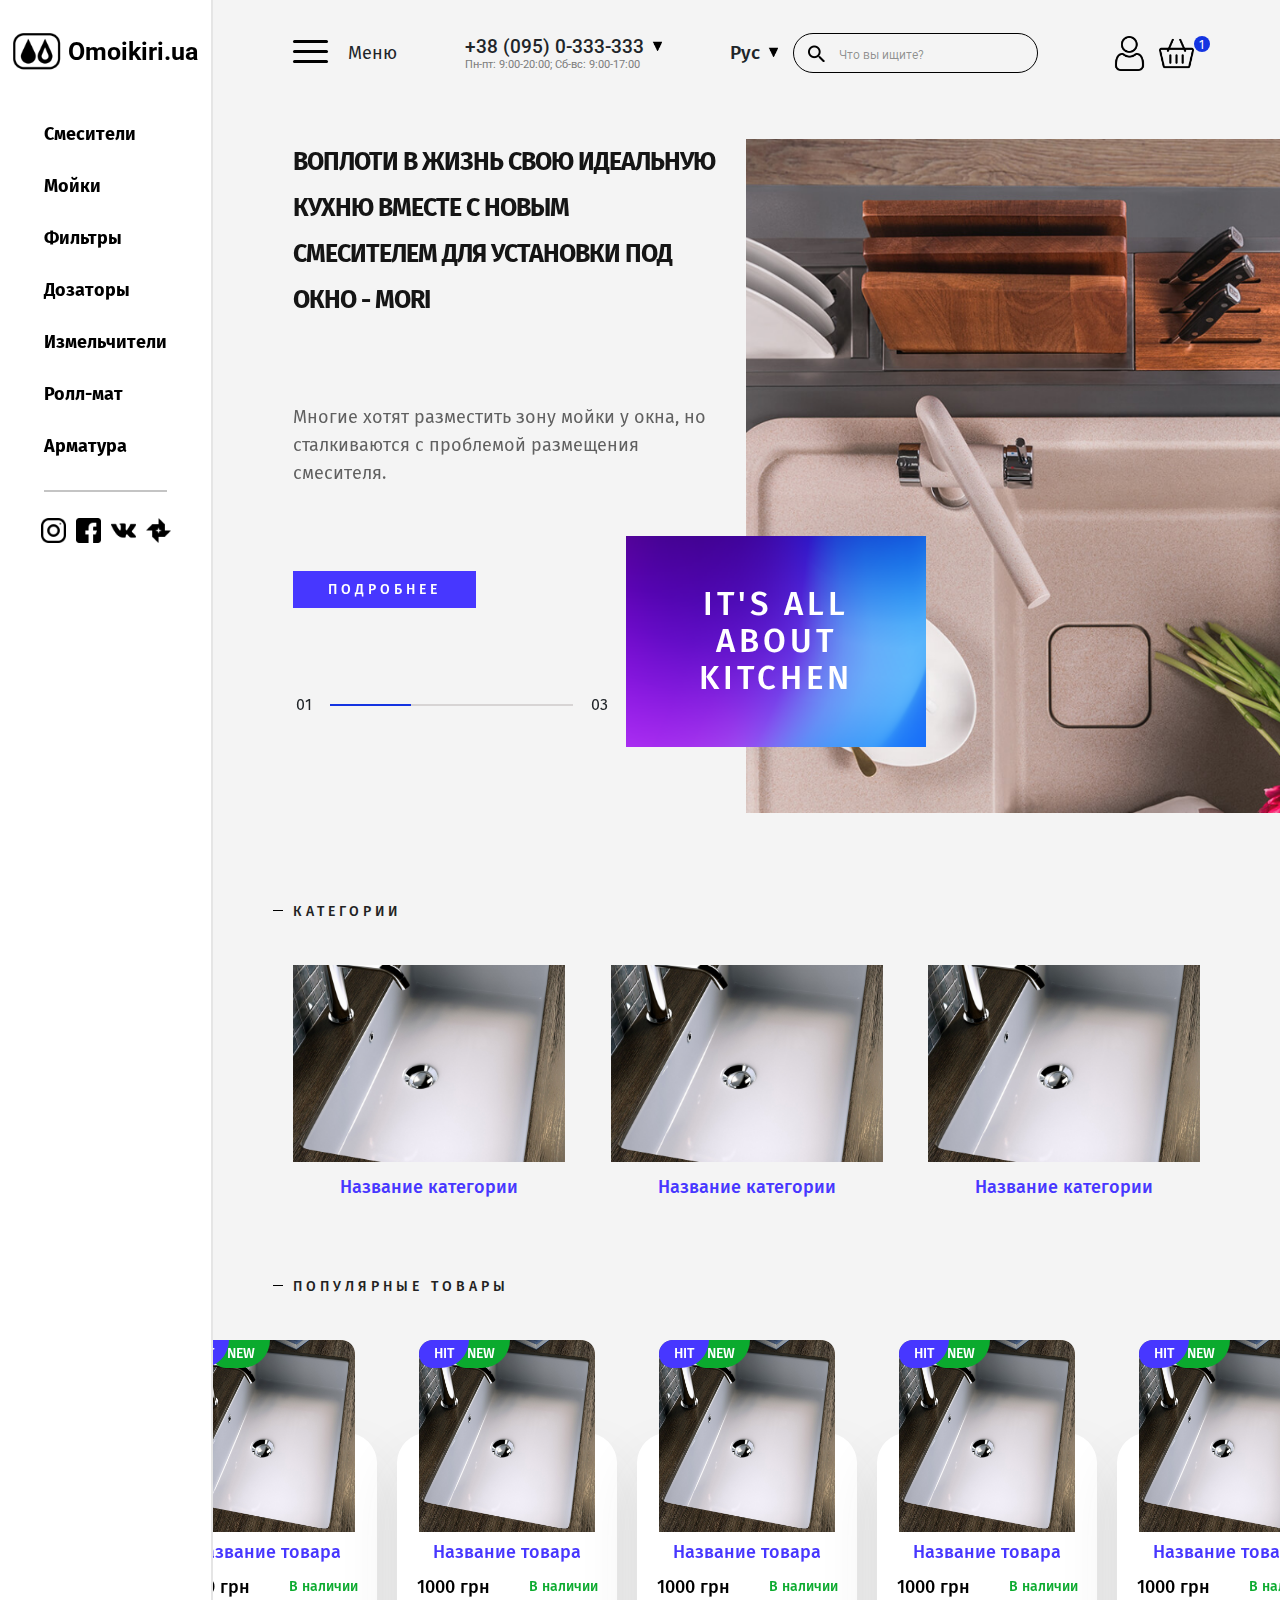
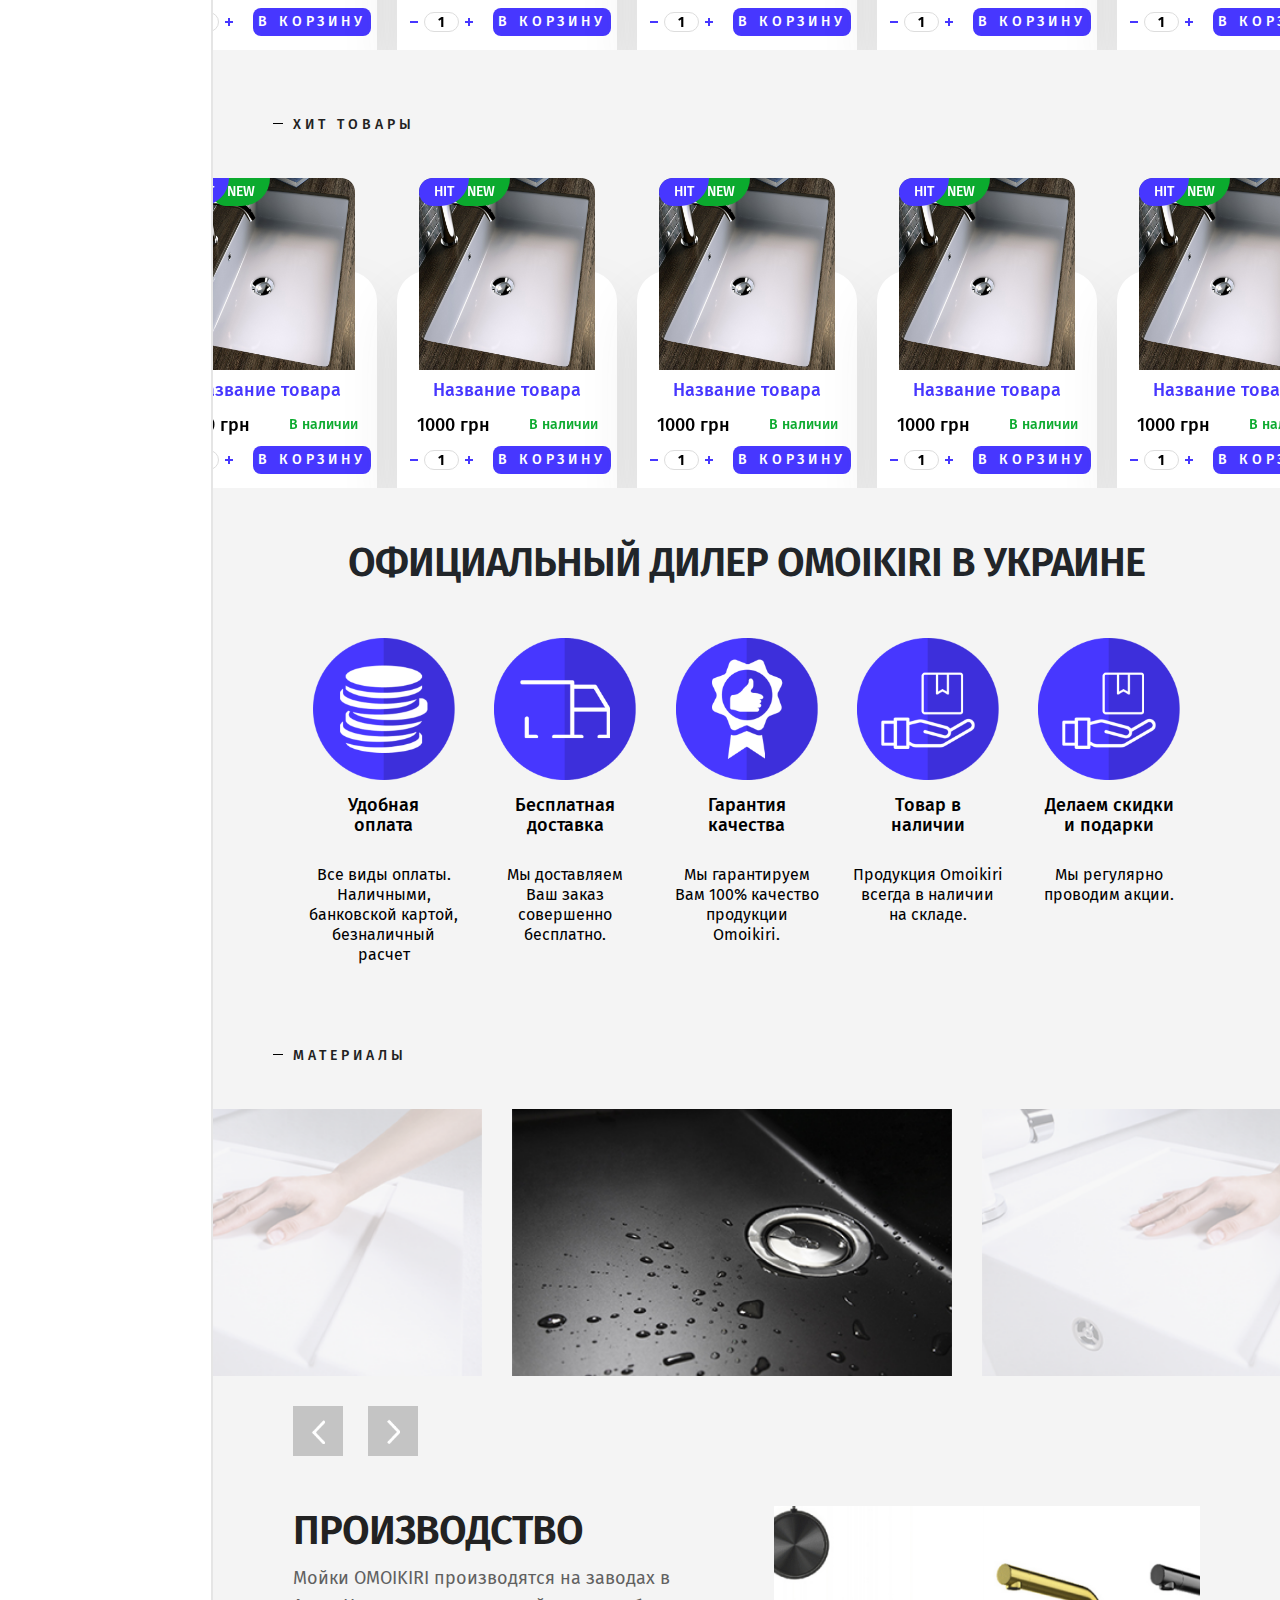
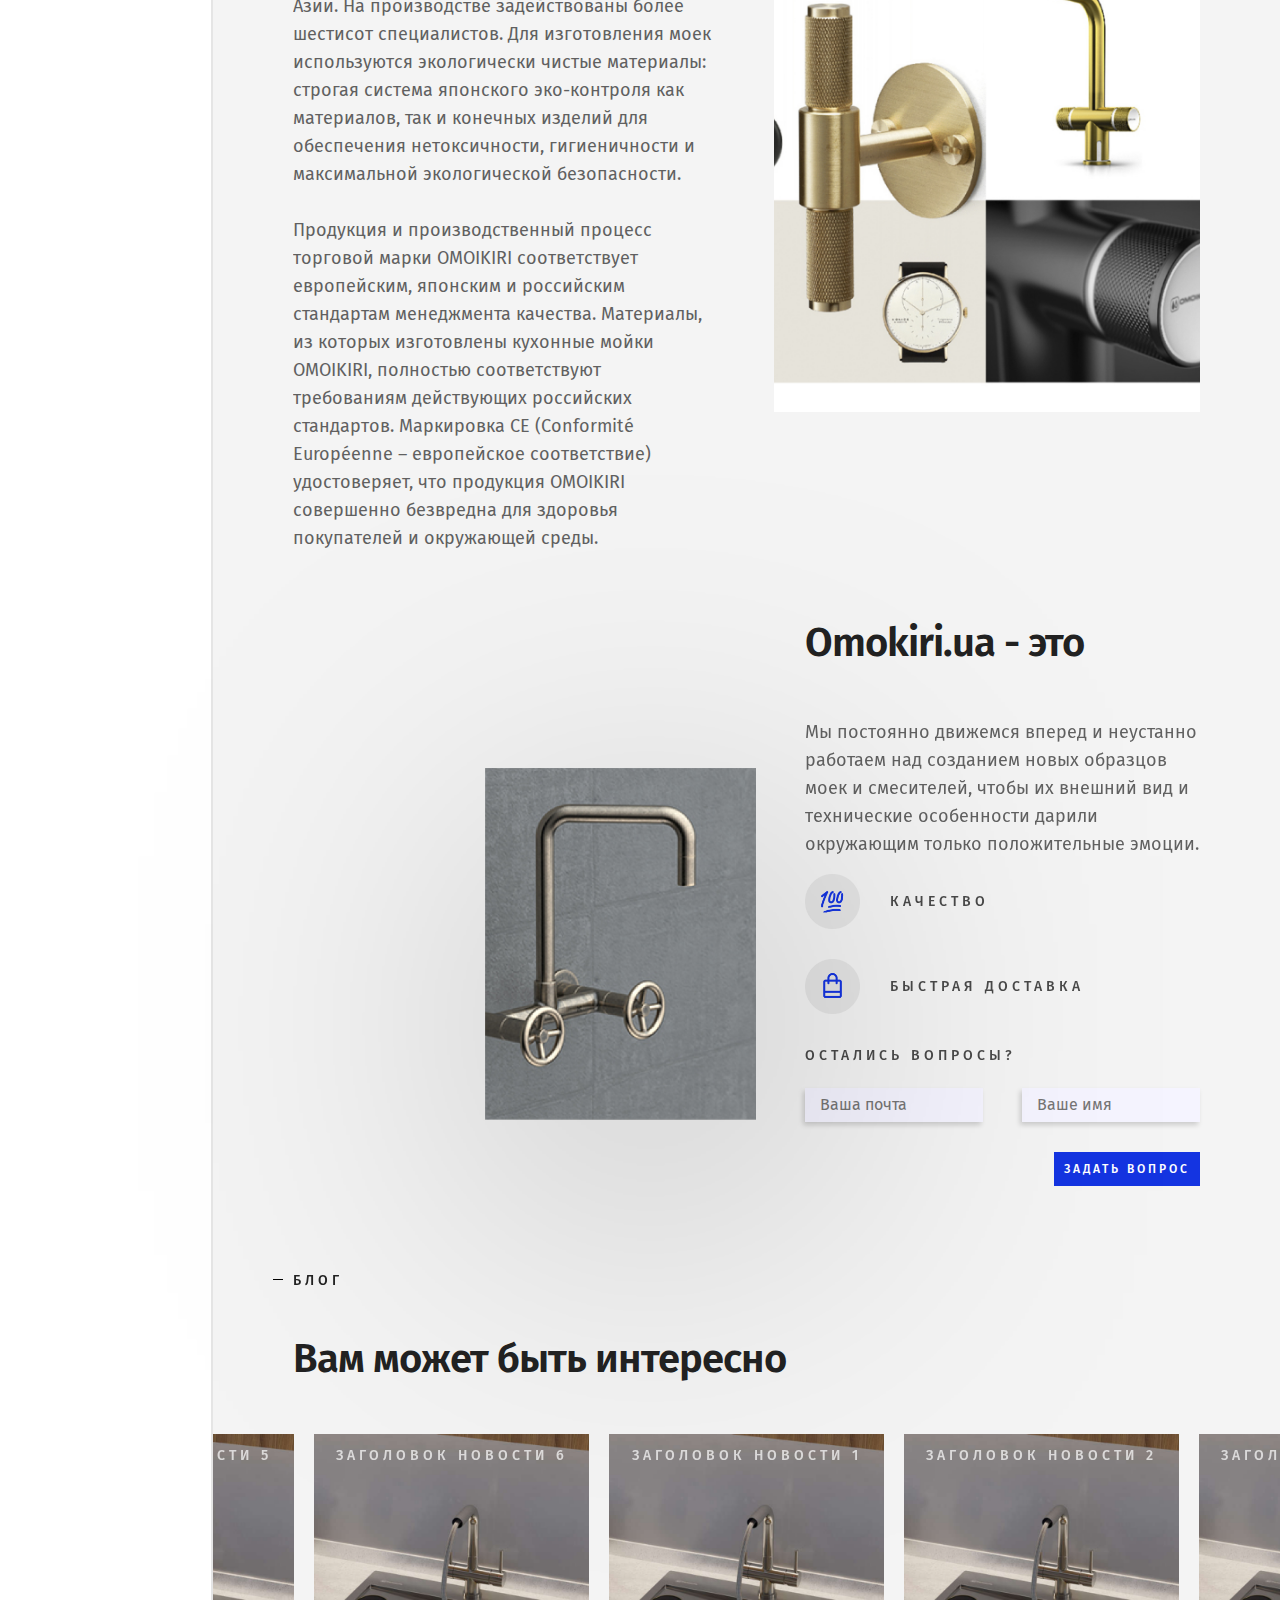
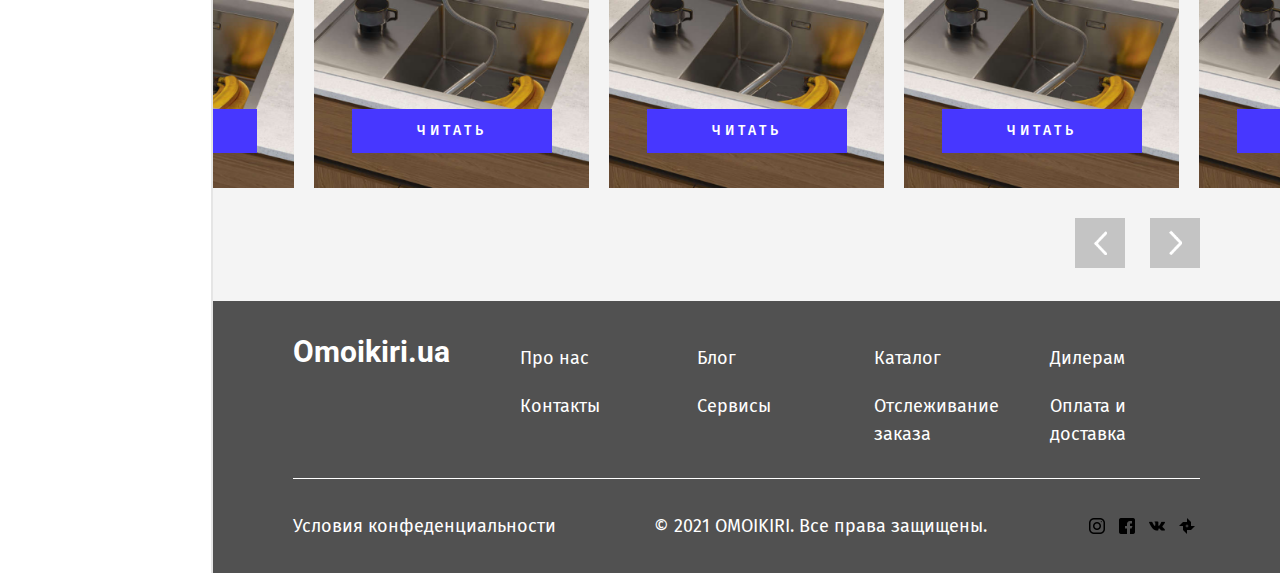
==== commit e940ce3e: "padding fix" ====
--- a/index.html
+++ b/index.html
@@ -14,6 +14,9 @@
     <link rel="stylesheet" href="css/slick-theme.css">
     <link rel="stylesheet" href="css/slick.css">
 
+    <!-- Fancybox -->
+    <link rel="stylesheet" href="css/jquery.fancybox.min.css">
+
     <!-- CSS -->
     <link rel="stylesheet" href="css/bootstrap.css">
     <link rel="stylesheet" href="css/main.css">
@@ -22,6 +25,9 @@
     <link rel="preconnect" href="https://fonts.gstatic.com">
     <link href="https://fonts.googleapis.com/css2?family=Fira+Sans:ital,wght@0,100;0,200;0,300;0,400;0,500;0,600;0,700;0,800;0,900;1,100;1,200;1,300;1,400;1,500;1,600;1,700;1,800;1,900&family=Roboto:ital,wght@0,100;0,300;0,400;0,500;0,700;0,900;1,100;1,300;1,400;1,500;1,700;1,900&display=swap" rel="stylesheet">
 
+        <!-- FontAwesome -->
+        <link rel="stylesheet" href="https://cdnjs.cloudflare.com/ajax/libs/font-awesome/4.7.0/css/font-awesome.min.css">
+
 </head>
 <body>
 
@@ -35,7 +41,7 @@
                     <div class="sidebar_block">
                     
                         <!-- HeaderLogo -->
-                        <a href="#" class="logo_link">
+                        <a href="index.html" class="logo_link">
                             <img src="images/logo.png" alt="" class="logo_img">
                             Omoikiri.ua
                         </a>
@@ -44,25 +50,25 @@
                         <!-- NavbarMenu -->
                         <ul class="catalogue">
                             <li>
-                                <a href="#" class="catalogue_link">Смесители</a>
-                            </li>
-                            <li>
-                                <a href="#" class="catalogue_link">Мойки</a>
-                            </li>
-                            <li>
-                                <a href="#" class="catalogue_link">Фильтры</a>
-                            </li>
-                            <li>
-                                <a href="#" class="catalogue_link">Дозаторы</a>
-                            </li>
-                            <li>
-                                <a href="#" class="catalogue_link">Измельчители</a>
-                            </li>
-                            <li>
-                                <a href="#" class="catalogue_link">Ролл-мат</a>
-                            </li>
-                            <li>
-                                <a href="#" class="catalogue_link">Арматура</a>
+                                <a href="catalogue.html" class="catalogue_link">Смесители</a>
+                            </li>
+                            <li>
+                                <a href="catalogue.html" class="catalogue_link">Мойки</a>
+                            </li>
+                            <li>
+                                <a href="catalogue.html" class="catalogue_link">Фильтры</a>
+                            </li>
+                            <li>
+                                <a href="catalogue.html" class="catalogue_link">Дозаторы</a>
+                            </li>
+                            <li>
+                                <a href="catalogue.html" class="catalogue_link">Измельчители</a>
+                            </li>
+                            <li>
+                                <a href="catalogue.html" class="catalogue_link">Ролл-мат</a>
+                            </li>
+                            <li>
+                                <a href="catalogue.html" class="catalogue_link">Арматура</a>
                             </li>
                         </ul>
 
@@ -116,16 +122,16 @@
                                         <a href="blog.html" class="menu_block_link">Блог</a>
                                     </li>
                                     <li>
-                                        <a href="#" class="menu_block_link">Сервисы</a>
+                                        <a href="services.html" class="menu_block_link">Сервисы</a>
                                     </li>
                                     <li>
-                                        <a href="#" class="menu_block_link">Контакты</a>
+                                        <a href="contact.html" class="menu_block_link">Контакты</a>
                                     </li>
                                     <li>
-                                        <a href="#" class="menu_block_link">Дилерам</a>
+                                        <a href="dealers.html" class="menu_block_link">Дилерам</a>
                                     </li>
                                     <li>
-                                        <a href="#" class="menu_block_link">Оплата и доставка</a>
+                                        <a href="delivery.html" class="menu_block_link">Оплата и доставка</a>
                                     </li>
                                 </ul>
                             </div>
@@ -167,6 +173,47 @@
                                     <img src="images/shopping-cart.png" alt="cart">
                                     <span id="cart-total" class="cart-total">1</span>
                                 </button>
+                                <div class="dropdown-menu">
+                                    <div class="dropdown-menu_items">
+                                        <div class="cart_item">
+                                            <img src="images/item_in_cart.png" alt="" class="cart_item_img">
+                                            <div class="cart_item_name">
+                                                <a href="#" class="cart_item_title">Название товара</a>
+                                                <div class="quantity">
+                                                    <div class="number-input">
+                                                        <button onclick="this.parentNode.querySelector('input[type=number]').stepDown()" ></button>
+                                                        <input class="quantity" min="1" max="99" name="quantity" value="1" type="number">
+                                                        <button onclick="this.parentNode.querySelector('input[type=number]').stepUp()" class="plus"></button>
+                                                    </div>
+                                                </div>
+                                            </div>
+                                            <p class="cart_item_price">1000 грн</p>
+                                            <button class="close"><img src="images/close.png" alt=""></button>
+                                        </div>
+                                        <div class="cart_item">
+                                            <img src="images/item_in_cart.png" alt="" class="cart_item_img">
+                                            <div class="cart_item_name">
+                                                <a href="#" class="cart_item_title">Название товара</a>
+                                                <div class="quantity">
+                                                    <div class="number-input">
+                                                        <button onclick="this.parentNode.querySelector('input[type=number]').stepDown()" ></button>
+                                                        <input class="quantity" min="1" max="99" name="quantity" value="1" type="number">
+                                                        <button onclick="this.parentNode.querySelector('input[type=number]').stepUp()" class="plus"></button>
+                                                    </div>
+                                                </div>
+                                            </div>
+                                            <p class="cart_item_price">1000 грн</p>
+                                            <button class="close"><img src="images/close.png" alt=""></button>
+                                        </div>
+                                        <div class="outcome">
+                                            <div class="summ">
+                                                <p class="summ_title">Сумма:</p>
+                                                <p class="summ_text">2000 грн</p>
+                                            </div>
+                                            <button class="get_order">Оформить заказ</button>
+                                        </div>
+                                    </div>
+                                </div>
                             </div>
                             <div class="navbar_block">
                                 <div id="navigation_menu" class="hamburger">
@@ -192,7 +239,22 @@
                                         <p class="index_slide_text">
                                             Многие хотят разместить зону мойки у окна, но сталкиваются с проблемой размещения смесителя.
                                         </p>
-                                        <a href="#" class="index_slide_link">Подробнее</a>
+                                        <a href="article.html" class="index_slide_link">Подробнее</a>
+                                    </div>
+                                    <div class="right_slide_side">
+                                        <img src="images/slider_bg.png" alt="" class="index_slide_img">
+                                        <p class="index_slide_img_text">IT'S ALL ABOUT KITCHEN</p>
+                                    </div>
+                                </div>
+                                <div class="index_slide_block">
+                                    <div class="left_side_slide">
+                                        <h4 class="index_slide_title">
+                                            ВОПЛОТИ В ЖИЗНЬ СВОЮ ИДЕАЛЬНУЮ КУХНЮ ВМЕСТЕ С НОВЫМ СМЕСИТЕЛЕМ ДЛЯ УСТАНОВКИ ПОД ОКНО - MORI
+                                        </h4>
+                                        <p class="index_slide_text">
+                                            Многие хотят разместить зону мойки у окна, но сталкиваются с проблемой размещения смесителя.
+                                        </p>
+                                        <a href="article.html" class="index_slide_link">Подробнее</a>
                                     </div>
                                     <div class="right_slide_side">
                                         <img src="images/slider_bg.png" alt="" class="index_slide_img">
@@ -214,21 +276,6 @@
                                         <p class="index_slide_img_text">IT'S ALL ABOUT KITCHEN</p>
                                     </div>
                                 </div>
-                                <div class="index_slide_block">
-                                    <div class="left_side_slide">
-                                        <h4 class="index_slide_title">
-                                            ВОПЛОТИ В ЖИЗНЬ СВОЮ ИДЕАЛЬНУЮ КУХНЮ ВМЕСТЕ С НОВЫМ СМЕСИТЕЛЕМ ДЛЯ УСТАНОВКИ ПОД ОКНО - MORI
-                                        </h4>
-                                        <p class="index_slide_text">
-                                            Многие хотят разместить зону мойки у окна, но сталкиваются с проблемой размещения смесителя.
-                                        </p>
-                                        <a href="#" class="index_slide_link">Подробнее</a>
-                                    </div>
-                                    <div class="right_slide_side">
-                                        <img src="images/slider_bg.png" alt="" class="index_slide_img">
-                                        <p class="index_slide_img_text">IT'S ALL ABOUT KITCHEN</p>
-                                    </div>
-                                </div>
                             </div>
                             <div class="numbers">
                                 <span class="first_slide">01</span>
@@ -242,22 +289,22 @@
                             </h2>
                             <div class="categories">
                                 <div class="category">
-                                    <a href="#" class="cat_link">
+                                    <a href="catalogue.html" class="cat_link">
                                         <img src="images/category_photo.png" alt="">
                                     </a>
-                                    <a href="#" class="cat_name">Название категории</a>
+                                    <a href="catalogue.html" class="cat_name">Название категории</a>
                                 </div>
                                 <div class="category">
-                                    <a href="#" class="cat_link">
+                                    <a href="catalogue.html" class="cat_link">
                                         <img src="images/category_photo.png" alt="">
                                     </a>
-                                    <a href="#" class="cat_name">Название категории</a>
+                                    <a href="catalogue.html" class="cat_name">Название категории</a>
                                 </div>
                                 <div class="category">
-                                    <a href="#" class="cat_link">
+                                    <a href="catalogue.html" class="cat_link">
                                         <img src="images/category_photo.png" alt="">
                                     </a>
-                                    <a href="#" class="cat_name">Название категории</a>
+                                    <a href="catalogue.html" class="cat_name">Название категории</a>
                                 </div>
                             </div>
                         </div>
@@ -268,12 +315,12 @@
                             <div class="popular_slider">
                                 <div class="item_prew">
                                     <div class="background"></div>
-                                    <a href="#" class="item_img_link">
-                                        <img src="images/item_photo.png" alt="">
-                                        <span class="hit">Hit</span>
-                                        <span class="new">New</span>
-                                    </a>
-                                    <a href="#" class="item_name">
+                                    <a href="item.html" class="item_img_link">
+                                        <img src="images/item_photo.png" alt="">
+                                        <span class="hit">Hit</span>
+                                        <span class="new">New</span>
+                                    </a>
+                                    <a href="item.html" class="item_name">
                                         Название товара
                                     </a>
                                     <div class="price_block">
@@ -450,12 +497,12 @@
                             <div class="bestsellers_slider">
                                 <div class="item_prew">
                                     <div class="background"></div>
-                                    <a href="#" class="item_img_link">
-                                        <img src="images/item_photo.png" alt="">
-                                        <span class="hit">Hit</span>
-                                        <span class="new">New</span>
-                                    </a>
-                                    <a href="#" class="item_name">
+                                    <a href="item.html" class="item_img_link">
+                                        <img src="images/item_photo.png" alt="">
+                                        <span class="hit">Hit</span>
+                                        <span class="new">New</span>
+                                    </a>
+                                    <a href="item.html" class="item_name">
                                         Название товара
                                     </a>
                                     <div class="price_block">
@@ -694,6 +741,12 @@
                                 </div>
                                 <div class="slide_img">
                                     <img src="images/material1.png" alt="">
+                                </div>
+                                <div class="slide_img">
+                                    <img src="images/material1.png" alt="">
+                                </div>
+                                <div class="slide_img">
+                                    <img src="images/material2.png" alt="">
                                 </div>
                             </div>
                             <div class="materials_slider_arrows"></div>
@@ -752,34 +805,34 @@
                             </p>
                             <div class="blog_slider">
                                 <div class="blog_info">
-                                    <a href="#" class="blog_title">Заголовок новости 1</a>
+                                    <a href="article.html" class="blog_title">Заголовок новости 1</a>
                                     <img src="images/blognews.png" alt="blog image">
-                                    <a href="#" class="get_read">Читать</a>
+                                    <a href="article.html" class="get_read">Читать</a>
                                 </div>
                                 <div class="blog_info">
-                                    <a href="#" class="blog_title">Заголовок новости 2</a>
+                                    <a href="article.html" class="blog_title">Заголовок новости 2</a>
                                     <img src="images/blognews.png" alt="blog image">
-                                    <a href="#" class="get_read">Читать</a>
+                                    <a href="article.html" class="get_read">Читать</a>
                                 </div>
                                 <div class="blog_info">
-                                    <a href="#" class="blog_title">Заголовок новости 3</a>
+                                    <a href="article.html" class="blog_title">Заголовок новости 3</a>
                                     <img src="images/blognews.png" alt="blog image">
-                                    <a href="#" class="get_read">Читать</a>
+                                    <a href="article.html" class="get_read">Читать</a>
                                 </div>
                                 <div class="blog_info">
-                                    <a href="#" class="blog_title">Заголовок новости 4</a>
+                                    <a href="article.html" class="blog_title">Заголовок новости 4</a>
                                     <img src="images/blognews.png" alt="blog image">
-                                    <a href="#" class="get_read">Читать</a>
+                                    <a href="article.html" class="get_read">Читать</a>
                                 </div>
                                 <div class="blog_info">
-                                    <a href="#" class="blog_title">Заголовок новости 5</a>
+                                    <a href="article.html" class="blog_title">Заголовок новости 5</a>
                                     <img src="images/blognews.png" alt="blog image">
-                                    <a href="#" class="get_read">Читать</a>
+                                    <a href="article.html" class="get_read">Читать</a>
                                 </div>
                                 <div class="blog_info">
-                                    <a href="#" class="blog_title">Заголовок новости 6</a>
+                                    <a href="article.html" class="blog_title">Заголовок новости 6</a>
                                     <img src="images/blognews.png" alt="blog image">
-                                    <a href="#" class="get_read">Читать</a>
+                                    <a href="article.html" class="get_read">Читать</a>
                                 </div>
                             </div>
                             <div class="blog_slider_arrows"></div>
@@ -858,6 +911,7 @@
     <script src="js/jquery-3.6.0.min.js"></script>
     <script src="js/bootstrap.min.js"></script>
     <script src="js/slick.min.js"></script>
+    <script src="js/jquery.fancybox.min.js"></script>
     <script src="js/main.js"></script>
 </body>
 </html>--- a/css/main.css
+++ b/css/main.css
@@ -124,7 +124,7 @@
   height: 25px;
 }
 .header {
-  padding: 33px 130px;
+  padding: 33px 80px;
 }
 .header .navigate {
   display: flex;
@@ -377,6 +377,7 @@
 }
 .header .cart_block {
   display: flex;
+  position: relative;
 }
 .header .cart_block .user,
 .header .cart_block .cart {
@@ -403,541 +404,126 @@
   border-radius: 100%;
   font-size: 12px;
 }
+.header .dropdown-menu {
+  display: block !important;
+  right: -50px !important;
+  top: 140% !important;
+  left: inherit !important;
+  width: 350px;
+  background: #FFFFFF !important;
+  border: 1px solid #4737FF !important;
+  border-radius: 13px !important;
+  opacity: 0;
+  visibility: hidden;
+  transition: 0.55s opacity, 0.55s visibility;
+  box-shadow: -2px 3px 5px #0000002b;
+}
+.header .dropdown-menu::before {
+  display: block;
+  width: 16px;
+  height: 16px;
+  z-index: 1100;
+  content: "";
+  background-color: #FFFFFF;
+  transform: rotate(45deg);
+  position: absolute;
+  top: -9px;
+  right: 65px;
+  border-top: 1px solid #4737FF;
+  border-left: 1px solid #4737FF;
+}
+.header .dropdown-menu .outcome {
+  display: flex;
+  align-items: center;
+  justify-content: space-between;
+  padding: 10px 15px;
+}
+.header .dropdown-menu .outcome .summ {
+  display: flex;
+  width: 50%;
+}
+.header .dropdown-menu .outcome .summ .summ_title {
+  font-weight: 500;
+  font-size: 14px;
+  line-height: 20px;
+  color: #000000;
+}
+.header .dropdown-menu .outcome .summ .summ_text {
+  margin-left: 5px;
+  font-weight: 500;
+  font-size: 14px;
+  line-height: 20px;
+  text-align: center;
+  color: #4737FF;
+}
+.header .dropdown-menu .outcome .get_order {
+  width: 50%;
+  border: 1px solid #000000;
+  box-sizing: border-box;
+  border-radius: 19.5px;
+  background: #FFFFFF;
+  padding: 6px 10px;
+  font-weight: 500;
+  font-size: 14px;
+  line-height: 20px;
+  color: #4737FF;
+}
+.header .dropdown-menu_items .cart_item {
+  display: flex;
+  flex-direction: row;
+  position: relative;
+  width: 100%;
+  justify-content: space-between;
+  align-items: center;
+  padding: 20px;
+}
+.header .dropdown-menu_items .cart_item_img {
+  width: 72px;
+  height: auto;
+  padding: 5px;
+}
+.header .dropdown-menu_items .close {
+  position: absolute;
+  top: 20px;
+  right: 25px;
+}
+.header .dropdown-menu_items .close img {
+  width: 16px;
+  height: 16px;
+}
+.header .dropdown-menu_items .cart_item_name {
+  padding: 5px;
+}
+.header .dropdown-menu_items .cart_item_title {
+  font-style: normal;
+  font-weight: 500;
+  font-size: 18px;
+  line-height: 20px;
+  margin-bottom: 10px;
+}
+.header .dropdown-menu_items .cart_item_price {
+  padding: 5px;
+  font-weight: 500;
+  font-size: 18px;
+  line-height: 20px;
+  color: #4737FF;
+  width: 30%;
+  text-align: right;
+}
+.header .dropdown-menu_items .quantity {
+  padding-top: 10px;
+}
 .header .navbar_block {
   display: none;
 }
 .header .navbar_block .menu_btn_name {
   font-size: 18px;
 }
-.slick-dots {
-  position: inherit;
-  bottom: 0;
-  width: 100%;
-  margin: 0;
-  text-align: center;
-}
-.wrapper {
-  padding: 33px 0;
-}
-.wrapper .index_block_title {
-  padding: 33px 20px;
-  font-style: normal;
-  font-weight: 500;
-  font-size: 14px;
-  line-height: 24px;
-  letter-spacing: 4px;
-  text-transform: uppercase;
-  color: #222222;
-  position: relative;
-}
-.wrapper .index_block_title:before {
-  position: absolute;
-  content: "";
-  display: block;
-  top: 43px;
-  left: 0;
-  width: 10px;
-  height: 1px;
-  border-bottom: 1px solid #000000;
-}
-.wrapper .index_slider {
-  position: relative;
-}
-.wrapper .index_slider .index_slider_wrapper .index_slide_block {
-  display: flex;
-}
-.wrapper .index_slider .index_slider_wrapper .index_slide_block .left_side_slide {
-  width: 50%;
-  padding-left: 130px;
-  padding-right: 30px;
-}
-.wrapper .index_slider .index_slider_wrapper .index_slide_block .right_slide_side {
-  width: 50%;
-  position: relative;
-}
-.wrapper .index_slider .index_slider_wrapper .index_slide_block .right_slide_side .index_slide_img {
-  width: 100%;
-}
-.wrapper .index_slider .index_slider_wrapper .index_slide_block .right_slide_side .index_slide_img_text {
-  position: absolute;
-  padding: 50px 50px;
-  width: 300px;
-  bottom: 50px;
-  left: -120px;
-  font-weight: 500;
-  font-size: 33px;
-  line-height: 37px;
-  text-align: center;
-  letter-spacing: 4px;
-  text-transform: uppercase;
-  color: #FFFFFF;
-  background: url(../images/slider_text_bg.png);
-  background-size: cover;
-}
-.wrapper .index_slider .index_slider_wrapper .index_slide_block .index_slide_title {
-  font-weight: bold;
-  font-size: 25px;
-  line-height: 46px;
-  letter-spacing: -1px;
-  color: #151515;
-  margin-bottom: 80px;
-}
-.wrapper .index_slider .index_slider_wrapper .index_slide_block .index_slide_text {
-  font-style: normal;
-  font-weight: normal;
-  font-size: 18px;
-  line-height: 28px;
-  color: #222222;
-  opacity: 0.7;
-  margin-bottom: 90px;
-}
-.wrapper .index_slider .index_slider_wrapper .index_slide_block .index_slide_link {
-  background: #4737FF;
-  font-weight: 500;
-  font-size: 14px;
-  line-height: 24px;
-  padding: 10px 35px;
-  text-align: center;
-  letter-spacing: 4px;
-  text-transform: uppercase;
-  color: #FFFFFF;
-}
-.wrapper .index_slider .index_slider_wrapper .index_slide_block .index_slide_link:hover {
-  text-decoration: none;
-}
-.wrapper .index_slider .numbers {
-  padding-left: 130px;
-  display: flex;
-  align-items: center;
-  width: 40%;
-  padding-right: 30px;
-  justify-content: space-around;
-  bottom: 150px;
-  position: relative;
-}
-.wrapper .index_slider .numbers .first_slide {
-  width: 25px;
-  text-align: center;
-}
-.wrapper .index_slider .numbers .last_slide {
-  width: 25px;
-  text-align: center;
-}
-.wrapper .index_slider .numbers .slick-slider-dots {
-  display: flex;
-  align-items: center;
-  justify-content: center;
-  width: 100%;
-  height: 2px;
-  overflow: hidden;
-}
-.wrapper .index_slider .numbers .slick-slider-dots ul {
-  display: flex;
-  list-style: none;
-  padding: 0 15px;
-}
-.wrapper .index_slider .numbers .slick-slider-dots ul li {
-  margin: 0;
-  width: 100%;
-}
-.wrapper .index_slider .numbers .slick-slider-dots ul li button {
-  background: #D7D4D4;
-  height: 12px;
-  width: 100%;
-  overflow: hidden;
-  color: #D7D4D4;
-  border: none;
-}
-.wrapper .index_slider .numbers .slick-slider-dots ul li button:before {
-  visibility: hidden;
-}
-.wrapper .index_slider .numbers .slick-slider-dots ul li.slick-active button {
-  background: #1434E1;
-  color: #1434E1;
-}
-.wrapper .index_category_block {
-  margin-bottom: 30px;
-  padding: 0 130px;
-}
-.wrapper .index_category_block .categories {
-  display: flex;
-  justify-content: space-between;
-  flex-wrap: wrap;
-}
-.wrapper .index_category_block .category {
-  width: 30%;
-}
-.wrapper .index_category_block .category img {
-  width: 100%;
-  height: auto;
-}
-.wrapper .index_category_block .category .cat_name {
-  display: block;
-  padding: 15px 0;
-  width: 100%;
-  font-weight: 500;
-  font-size: 18px;
-  line-height: 20px;
-  text-align: center;
-  color: #4737FF;
-}
-.wrapper .index_popular_block {
-  margin-bottom: 30px;
-  padding-left: 130px;
-}
-.wrapper .index_bestsellers_block {
-  margin-bottom: 30px;
-  padding-left: 130px;
-}
-.wrapper .index_about_block {
-  margin-bottom: 30px;
-  padding: 0 130px;
-}
-.wrapper .index_about_block h3 {
-  font-weight: 600;
-  font-size: 40px;
-  line-height: 50px;
-  letter-spacing: -1px;
-  text-transform: uppercase;
-  text-align: center;
-  margin: 50px 0;
-}
-.wrapper .index_about_block .about_stages {
-  display: flex;
-  justify-content: space-between;
-}
-.wrapper .index_about_block .stage {
-  width: 20%;
-}
-.wrapper .index_about_block .stage img {
-  width: 142px;
-  height: auto;
-  display: block;
-  margin: 0 auto;
-}
-.wrapper .index_about_block .stage .stage_title {
-  padding: 0 25px;
-  margin-top: 15px;
-  font-weight: 500;
-  font-size: 18px;
-  line-height: 20px;
-  text-align: center;
-  color: #000000;
-  height: 30px;
-}
-.wrapper .index_about_block .stage .stage_text {
-  margin-top: 40px;
-  font-weight: normal;
-  font-size: 16px;
-  line-height: 20px;
-  text-align: center;
-  color: #000000;
-  padding: 0 15px;
-}
-.wrapper .index_material_desc {
-  margin-bottom: 30px;
-  padding-left: 130px;
-}
-.wrapper .index_material_desc .materials_slider .slide_img {
-  width: 470px;
-}
-.wrapper .index_material_desc .materials_slider img {
-  width: 100%;
-  height: auto;
-  padding-right: 30px;
-}
-.wrapper .index_material_desc .materials_slider_arrows {
-  margin-top: 30px;
-}
-.wrapper .index_material_desc .materials_slider_arrows .btn {
-  width: 50px;
-  height: 50px;
-  padding: 10px;
-}
-.wrapper .index_material_desc .materials_slider_arrows .btn img {
-  width: 50%;
-  height: auto;
-}
-.wrapper .index_material_desc .materials_slider_arrows #prev,
-.wrapper .index_material_desc .materials_slider_arrows #next {
-  background: #C4C4C4 !important;
-  border-radius: 0 !important;
-  margin-right: 25px;
-}
-.wrapper .index_material_desc .materials_slider_arrows #prev:hover,
-.wrapper .index_material_desc .materials_slider_arrows #next:hover {
-  background: #1434E1 !important;
-}
-.wrapper .index_production_block {
-  margin-top: 50px;
-  margin-bottom: 30px;
-  display: flex;
-  flex-wrap: wrap;
-  justify-content: space-between;
-  padding: 0 130px;
-}
-.wrapper .index_production_block .production_text {
-  width: 47%;
-}
-.wrapper .index_production_block .production_text h3 {
-  font-weight: 600;
-  font-size: 40px;
-  line-height: 50px;
-  letter-spacing: -1px;
-  color: #222222;
-  text-transform: uppercase;
-}
-.wrapper .index_production_block .production_text p {
-  font-weight: normal;
-  font-size: 18px;
-  line-height: 28px;
-  color: #222222;
-  opacity: 0.7;
-}
-.wrapper .index_production_block .production_image {
-  width: 47%;
-}
-.wrapper .index_production_block .production_image img {
-  width: 100%;
-  height: auto;
-}
-.wrapper .index_subscribe_block {
-  margin-top: 50px;
-  margin-bottom: 30px;
-  padding-right: 130px;
-  background-image: url(../images/subscribe1.png);
-  background-size: 35%;
-  background-repeat: no-repeat;
-  display: flex;
-  flex-wrap: wrap;
-  justify-content: space-between;
-}
-.wrapper .index_subscribe_block .subscribe_images {
-  width: 55%;
-  text-align: right;
-  position: relative;
-}
-.wrapper .index_subscribe_block .subscribe_images img {
-  width: 50%;
-  height: auto;
-  position: relative;
-  top: 150px;
-  filter: drop-shadow(30px 80px 180px rgba(0, 0, 0, 0.25));
-}
-.wrapper .index_subscribe_block .subscribe_text {
-  width: 40%;
-}
-.wrapper .index_subscribe_block .subscribe_text h3 {
-  font-weight: 600;
-  font-size: 40px;
-  line-height: 50px;
-  letter-spacing: -1px;
-  color: #222222;
-  margin-bottom: 50px;
-}
-.wrapper .index_subscribe_block .subscribe_text p {
-  font-weight: normal;
-  font-size: 18px;
-  line-height: 28px;
-  color: #222222;
-  opacity: 0.7;
-}
-.wrapper .index_subscribe_block .subscribe_text .qlty {
-  display: flex;
-  align-items: center;
-  margin-bottom: 30px;
-}
-.wrapper .index_subscribe_block .subscribe_text .qlty img {
-  width: 55px;
-  height: 55px;
-  margin-right: 30px;
-}
-.wrapper .index_subscribe_block .subscribe_text .qlty .qlty_desc {
-  font-weight: 500;
-  font-size: 14px;
-  line-height: 24px;
-  letter-spacing: 4px;
-  text-transform: uppercase;
-  color: #000000;
-  margin-bottom: 0;
-}
-.wrapper .index_subscribe_block .subscribe_text .dlvr {
-  display: flex;
-  align-items: center;
-  margin-bottom: 30px;
-}
-.wrapper .index_subscribe_block .subscribe_text .dlvr img {
-  width: 55px;
-  height: 55px;
-  margin-right: 30px;
-}
-.wrapper .index_subscribe_block .subscribe_text .dlvr .dlvr_desc {
-  font-weight: 500;
-  font-size: 14px;
-  line-height: 24px;
-  letter-spacing: 4px;
-  text-transform: uppercase;
-  color: #000000;
-  margin-bottom: 0;
-}
-.wrapper .index_subscribe_block .subscribe_text .faq {
-  font-weight: 500;
-  font-size: 14px;
-  line-height: 24px;
-  letter-spacing: 4px;
-  text-transform: uppercase;
-  color: #000000;
-  margin-bottom: 0;
-}
-.wrapper .index_subscribe_block .subscribe_text form {
-  margin-top: 20px;
-}
-.wrapper .index_subscribe_block .subscribe_text form .input_fields {
-  display: flex;
-  align-items: center;
-  justify-content: space-between;
-}
-.wrapper .index_subscribe_block .subscribe_text form .email,
-.wrapper .index_subscribe_block .subscribe_text form .name {
-  background: #F5F4FF;
-  border: none;
-  box-shadow: -2px 3px 5px #0000002b;
-  padding: 5px 15px;
-  width: 45%;
-}
-.wrapper .index_subscribe_block .subscribe_text form .subscribe {
-  background: #1434E1;
-  border: none;
-  font-weight: 500;
-  font-size: 12px;
-  line-height: 24px;
-  text-align: center;
-  letter-spacing: 3px;
-  text-transform: uppercase;
-  color: #FFFFFF;
-  margin-top: 30px;
-  padding: 5px 10px;
-  display: block;
-  margin-left: auto;
-}
-.wrapper .index_blog_block {
-  margin-top: 50px;
-  padding: 0 130px;
-}
-.wrapper .index_blog_block .blog_desc {
-  font-weight: 600;
-  font-size: 40px;
-  line-height: 50px;
-  letter-spacing: -1px;
-  color: #222222;
-  margin-bottom: 50px;
-}
-.wrapper .index_blog_block .blog_info {
-  position: relative;
-  width: 345px;
-  margin-right: 20px;
-  display: flex;
-  align-items: center;
-  justify-content: center;
-}
-.wrapper .index_blog_block .blog_info img {
-  width: 100%;
-  height: auto;
-}
-.wrapper .index_blog_block .blog_info .blog_title {
-  font-weight: 500;
-  font-size: 14px;
-  line-height: 24px;
-  letter-spacing: 4px;
-  text-transform: uppercase;
-  color: #FFFFFF;
-  opacity: 0.7;
-  position: absolute;
-  top: 10px;
-}
-.wrapper .index_blog_block .blog_info .get_read {
-  width: 200px;
-  position: absolute;
-  bottom: 35px;
-  font-weight: 500;
-  font-size: 14px;
-  line-height: 24px;
-  text-align: center;
-  letter-spacing: 4px;
-  text-transform: uppercase;
-  color: #FFFFFF;
-  background: #4737FF;
-  padding: 10px 15px;
-}
-.wrapper .index_blog_block .blog_slider_arrows {
-  margin-top: 30px;
-  text-align: right;
-}
-.wrapper .index_blog_block .blog_slider_arrows .btn {
-  width: 50px;
-  height: 50px;
-  padding: 10px;
-}
-.wrapper .index_blog_block .blog_slider_arrows .btn img {
-  width: 50%;
-  height: auto;
-}
-.wrapper .index_blog_block .blog_slider_arrows #prev,
-.wrapper .index_blog_block .blog_slider_arrows #next {
-  background: #C4C4C4 !important;
-  border-radius: 0 !important;
-  margin-left: 25px;
-}
-.wrapper .index_blog_block .blog_slider_arrows #prev:hover,
-.wrapper .index_blog_block .blog_slider_arrows #next:hover {
-  background: #1434E1 !important;
-}
-.breadcrumb {
-  background-color: transparent;
-  padding: 0 130px;
-}
-.breadcrumb li {
-  margin-right: 15px;
-}
-.breadcrumb li:first-child a {
-  pointer-events: none;
-  cursor: default;
-}
-.breadcrumb li:last-child a {
-  font-weight: 300;
-}
-.breadcrumb li a {
-  font-size: 12px;
-  line-height: 14px;
-  font-weight: normal;
-  color: #000000;
-  font-family: 'Roboto', sans-serif;
-}
-.breadcrumb li:after {
-  font-family: 'Roboto', sans-serif;
-  position: relative;
-  content: ">";
-  font-size: 12px;
-  right: -5px;
-  top: 1px;
-}
-.breadcrumb li:last-child:after {
-  content: none;
-}
-.titlepage {
-  font-weight: bold;
-  font-size: 18px;
-  line-height: 28px;
-  color: #000000;
-  padding: 0 130px;
-  margin-bottom: 1rem;
-  text-transform: uppercase;
-}
 .content {
   margin-bottom: 50px;
 }
 .content p {
-  padding-left: 130px;
+  padding-left: 80px;
   padding-right: 30px;
   padding-bottom: 10px;
   font-style: normal;
@@ -1020,7 +606,7 @@
   flex-wrap: wrap;
   list-style: none;
   justify-content: space-between;
-  padding: 0 130px;
+  padding: 0 80px;
 }
 .content .categories img {
   width: 100%;
@@ -1043,7 +629,7 @@
   flex-wrap: wrap;
   list-style: none;
   justify-content: space-between;
-  padding: 0 130px;
+  padding: 0 80px;
 }
 .content .blog_articles_list li {
   display: none;
@@ -1070,6 +656,8 @@
   width: 100%;
   color: #2D3748;
   margin-bottom: 30px;
+  font-size: 20px;
+  line-height: 24px;
 }
 .content .blog_articles_list li .article_title p {
   width: 100%;
@@ -1156,6 +744,1267 @@
   height: 17px;
   margin-left: 10px;
 }
+.content .sorting {
+  padding: 0 80px;
+  display: flex;
+  align-items: center;
+}
+.content .sorting .sort_title {
+  padding: 0;
+  margin-bottom: 0;
+  margin-right: 20px;
+  font-weight: 500;
+  font-size: 18px;
+  line-height: 22px;
+  text-align: center;
+  color: #000000;
+}
+.content .sorting .select {
+  position: relative;
+  min-width: 200px;
+  margin-bottom: 0;
+}
+.content .sorting .select svg {
+  position: absolute;
+  right: 12px;
+  top: calc(50% - 3px);
+  width: 10px;
+  height: 6px;
+  stroke-width: 2px;
+  stroke: #9098a9;
+  fill: none;
+  stroke-linecap: round;
+  stroke-linejoin: round;
+  pointer-events: none;
+}
+.content .sorting .select select {
+  -webkit-appearance: none;
+  padding: 7px 40px 7px 12px;
+  width: 100%;
+  border: 1px solid #e8eaed;
+  border-radius: 5px;
+  background: #fff;
+  box-shadow: 0 1px 3px -2px #9098a9;
+  cursor: pointer;
+  font-family: inherit;
+  font-size: 16px;
+  transition: all 150ms ease;
+}
+.content .sorting .select select:required:invalid {
+  color: #5a667f;
+}
+.content .sorting .select select option {
+  color: #223254;
+}
+.content .sorting .select select option[value=""][disabled] {
+  display: none;
+}
+.content .sorting .select select:focus {
+  outline: none;
+  border-color: #4737FF;
+  box-shadow: 0 0 0 2px rgba(0, 119, 255, 0.2);
+}
+.content .sorting .select select:hover + svg {
+  stroke: #4737FF;
+}
+.content .sorting .sprites {
+  position: absolute;
+  width: 0;
+  height: 0;
+  pointer-events: none;
+  user-select: none;
+}
+.content .catalogue_title {
+  padding: 0 80px;
+  margin-top: 30px;
+  margin-bottom: 50px;
+}
+.content .catalogue_items {
+  padding: 0 80px;
+  display: flex;
+  flex-wrap: wrap;
+  justify-content: space-between;
+}
+.content .catalogue_items .item_prew {
+  margin-bottom: 50px;
+}
+.content .pagination {
+  display: flex;
+  justify-content: center;
+}
+.content .pagination a {
+  color: #000000;
+  display: flex;
+  text-decoration: none;
+  transition: background-color 0.3s;
+  border: 2px solid #000000;
+  border-radius: 100%;
+  margin: 0 4px;
+  align-items: center;
+  justify-content: center;
+  height: 45px;
+  width: 45px;
+}
+.content .pagination a.active {
+  background-color: #4737FF;
+  color: #FFFFFF;
+  border: 1px solid #4737FF;
+}
+.content .page_title {
+  text-align: center;
+  font-size: 24px;
+  line-height: 17px;
+  color: #000000;
+  margin-bottom: 30px;
+}
+.content .article_content {
+  padding: 0 80px;
+}
+.content .article_content .article_img {
+  width: 100%;
+}
+.content .article_title {
+  margin: 20px 0;
+  font-weight: bold;
+  font-size: 45px;
+  line-height: 54px;
+  color: #2D3748;
+}
+.content .article_info {
+  display: flex;
+}
+.content .article_info .author {
+  text-align: left;
+  padding-left: 0;
+  font-weight: bold;
+  font-size: 18px;
+  line-height: 22px;
+  color: #2D3748;
+  margin-right: 20px;
+}
+.content .article_info .date {
+  text-align: left;
+  padding-left: 0;
+  font-weight: normal;
+  font-size: 18px;
+  line-height: 22px;
+  color: #718096;
+}
+.content .article_text {
+  padding: 25px 0;
+  border-top: 1px solid #E8E7E7;
+}
+.content .article_text p {
+  padding: 0;
+  margin: 0;
+  font-weight: normal;
+  font-size: 16px;
+  line-height: 19px;
+  color: #718096;
+}
+.content .page_content {
+  padding: 0 80px;
+}
+.content .page_content .page_content_title {
+  padding: 0;
+  font-weight: normal;
+  font-size: 20px;
+  line-height: 20px;
+  color: #000000;
+  text-align: center;
+}
+.content .interactive_map {
+  padding: 0 80px;
+}
+.content .interactive_map svg {
+  margin-top: 0;
+  width: 100%;
+}
+.content .map_title {
+  margin-top: 0;
+  margin-bottom: 30px;
+  text-align: center;
+  font-weight: 500;
+  font-size: 20px;
+  line-height: 20px;
+  color: #000000;
+}
+.content .map_text,
+.content ul li {
+  padding: 0;
+  font-weight: normal;
+  font-size: 18px;
+  line-height: 20px;
+  color: #000000;
+}
+.content .page_content_img {
+  width: 100%;
+}
+.content .contacts {
+  display: flex;
+  flex-wrap: wrap;
+  justify-content: space-between;
+  margin-top: 50px;
+}
+.content .contacts i {
+  margin-right: 5px;
+}
+.content .contacts .contact_block {
+  width: 30%;
+  padding: 15px 20px;
+  margin-bottom: 30px;
+  background: #FFFFFF;
+}
+.content .contacts .contact_block p {
+  padding: 0;
+}
+.content .contacts .contact_block ul {
+  padding: 0;
+  margin: 0;
+  list-style: none;
+}
+.content .contacts .contact_block_city {
+  display: flex;
+  align-items: center;
+  justify-content: space-between;
+  margin-bottom: 20px;
+}
+.content .contacts .contact_block_city li {
+  font-weight: 300;
+  font-size: 16px;
+  line-height: 20px;
+  color: #000000;
+  padding: 0;
+  margin-bottom: 10px;
+}
+.content .contacts .contact_block_city li:first-child {
+  font-weight: 500;
+  font-size: 20px;
+  line-height: 24px;
+  color: #000000;
+}
+.content .contacts .contact_block_adress {
+  font-weight: 300;
+  font-size: 16px;
+  line-height: 20px;
+  color: #000000;
+  padding: 0;
+  margin-bottom: 10px;
+}
+.content .contacts .contact_block_mail li,
+.content .contacts .contact_block_phone li {
+  font-weight: normal;
+  font-size: 16px;
+  line-height: 20px;
+  color: #000000;
+  margin-bottom: 20px;
+}
+.content .contacts .contact_block_time li {
+  font-weight: 300;
+  font-size: 16px;
+  line-height: 20px;
+  color: #000000;
+  margin-bottom: 20px;
+}
+.content .contacts .contact_block_time li:first-child {
+  font-weight: normal;
+  font-size: 16px;
+  line-height: 20px;
+  color: #000000;
+}
+.content .contacts .contact_web a {
+  display: block;
+  font-weight: normal;
+  font-size: 16px;
+  line-height: 20px;
+  color: #000000;
+}
+.content .contacts .contact_web p {
+  font-weight: 300;
+  font-size: 16px;
+  line-height: 20px;
+  color: #000000;
+  margin-bottom: 20px;
+}
+.content .map_block {
+  margin-top: 30px;
+}
+.content .dealers ul li {
+  font-weight: normal;
+  font-size: 18px;
+  line-height: 30px;
+  color: #000000;
+}
+.content .dealers_title {
+  font-weight: normal;
+  font-size: 20px;
+  line-height: 20px;
+  color: #4737FF;
+}
+.content .dealers_form {
+  padding-top: 100px;
+  padding-bottom: 400px;
+  background-image: url(../images/form_bg_big.png);
+  background-size: cover;
+  background-repeat: no-repeat;
+  background-position: top center;
+  background-position-x: 80px;
+}
+.content .dealers_form .dealers_form_title {
+  font-weight: normal;
+  font-size: 24px;
+  line-height: 17px;
+  color: #000000;
+  text-align: center;
+  margin-bottom: 30px;
+}
+.content .dealers_form .row {
+  margin: 15px 0;
+  justify-content: space-between;
+}
+.content .dealers_form form {
+  position: relative;
+  z-index: 1;
+  width: 50%;
+  margin: 0 auto;
+}
+.content .dealers_form form img {
+  position: absolute;
+  top: -150px;
+  left: -150px;
+  width: 160%;
+  z-index: -1;
+}
+.content .dealers_form form .input {
+  width: 48%;
+  padding: 5px 10px;
+  border-radius: 8px;
+  border: 1px solid #E5E5E5;
+}
+.content .dealers_form form .input::placeholder {
+  font-family: 'Roboto', sans-serif;
+  font-weight: 500;
+  font-size: 16px;
+  line-height: 19px;
+  color: rgba(0, 0, 0, 0.42);
+}
+.content .dealers_form form .info {
+  width: 100%;
+  padding: 5px 10px;
+  border-radius: 8px;
+  border: 1px solid #E5E5E5;
+  margin-bottom: 20px;
+}
+.content .dealers_form form .info::placeholder {
+  font-family: 'Roboto', sans-serif;
+  font-weight: 500;
+  font-size: 16px;
+  line-height: 19px;
+  color: rgba(0, 0, 0, 0.42);
+}
+.content .dealers_form form .therms {
+  padding: 0;
+  margin-bottom: 30px;
+  font-weight: normal;
+  font-size: 12px;
+  line-height: 14px;
+  color: rgba(0, 0, 0, 0.42);
+}
+.content .dealers_form form .send_msg {
+  font-family: 'Roboto', sans-serif;
+  padding: 5px 30px;
+  background: #FFFFFF;
+  border-radius: 8px;
+  border: 1px solid #E5E5E5;
+  margin: 0 auto;
+  display: block;
+}
+.slick-dots {
+  position: inherit;
+  bottom: 0;
+  width: 100%;
+  margin: 0;
+  text-align: center;
+}
+.wrapper {
+  padding: 33px 0;
+}
+.wrapper .index_block_title {
+  padding: 33px 20px;
+  padding-left: 80px;
+  font-style: normal;
+  font-weight: 500;
+  font-size: 14px;
+  line-height: 24px;
+  letter-spacing: 4px;
+  text-transform: uppercase;
+  color: #222222;
+  position: relative;
+}
+.wrapper .index_block_title:before {
+  position: absolute;
+  content: "";
+  display: block;
+  top: 43px;
+  left: 60px;
+  width: 10px;
+  height: 1px;
+  border-bottom: 1px solid #000000;
+}
+.wrapper .index_slider {
+  position: relative;
+}
+.wrapper .index_slider .index_slider_wrapper .index_slide_block {
+  display: flex;
+}
+.wrapper .index_slider .index_slider_wrapper .index_slide_block .left_side_slide {
+  width: 50%;
+  padding-left: 80px;
+  padding-right: 30px;
+}
+.wrapper .index_slider .index_slider_wrapper .index_slide_block .right_slide_side {
+  width: 50%;
+  position: relative;
+}
+.wrapper .index_slider .index_slider_wrapper .index_slide_block .right_slide_side .index_slide_img {
+  width: 100%;
+}
+.wrapper .index_slider .index_slider_wrapper .index_slide_block .right_slide_side .index_slide_img_text {
+  position: absolute;
+  padding: 50px 50px;
+  width: 300px;
+  bottom: 50px;
+  left: -120px;
+  font-weight: 500;
+  font-size: 33px;
+  line-height: 37px;
+  text-align: center;
+  letter-spacing: 4px;
+  text-transform: uppercase;
+  color: #FFFFFF;
+  background: url(../images/slider_text_bg.png);
+  background-size: cover;
+}
+.wrapper .index_slider .index_slider_wrapper .index_slide_block .index_slide_title {
+  font-weight: bold;
+  font-size: 25px;
+  line-height: 46px;
+  letter-spacing: -1px;
+  color: #151515;
+  margin-bottom: 80px;
+}
+.wrapper .index_slider .index_slider_wrapper .index_slide_block .index_slide_text {
+  font-style: normal;
+  font-weight: normal;
+  font-size: 18px;
+  line-height: 28px;
+  color: #222222;
+  opacity: 0.7;
+  margin-bottom: 90px;
+}
+.wrapper .index_slider .index_slider_wrapper .index_slide_block .index_slide_link {
+  background: #4737FF;
+  font-weight: 500;
+  font-size: 14px;
+  line-height: 24px;
+  padding: 10px 35px;
+  text-align: center;
+  letter-spacing: 4px;
+  text-transform: uppercase;
+  color: #FFFFFF;
+}
+.wrapper .index_slider .index_slider_wrapper .index_slide_block .index_slide_link:hover {
+  text-decoration: none;
+}
+.wrapper .index_slider .numbers {
+  padding-left: 80px;
+  display: flex;
+  align-items: center;
+  width: 40%;
+  padding-right: 30px;
+  justify-content: space-around;
+  bottom: 150px;
+  position: relative;
+}
+.wrapper .index_slider .numbers .first_slide {
+  width: 25px;
+  text-align: center;
+}
+.wrapper .index_slider .numbers .last_slide {
+  width: 25px;
+  text-align: center;
+}
+.wrapper .index_slider .numbers .slick-slider-dots {
+  display: flex;
+  align-items: center;
+  justify-content: center;
+  width: 100%;
+  height: 2px;
+  overflow: hidden;
+}
+.wrapper .index_slider .numbers .slick-slider-dots ul {
+  display: flex;
+  list-style: none;
+  padding: 0 15px;
+}
+.wrapper .index_slider .numbers .slick-slider-dots ul li {
+  margin: 0;
+  width: 100%;
+}
+.wrapper .index_slider .numbers .slick-slider-dots ul li button {
+  background: #D7D4D4;
+  height: 12px;
+  width: 100%;
+  overflow: hidden;
+  color: #D7D4D4;
+  border: none;
+}
+.wrapper .index_slider .numbers .slick-slider-dots ul li button:before {
+  visibility: hidden;
+}
+.wrapper .index_slider .numbers .slick-slider-dots ul li.slick-active button {
+  background: #1434E1;
+  color: #1434E1;
+}
+.wrapper .index_category_block {
+  margin-bottom: 30px;
+  padding: 0;
+}
+.wrapper .index_category_block .categories {
+  display: flex;
+  justify-content: space-between;
+  flex-wrap: wrap;
+  padding-left: 80px;
+  padding-right: 80px;
+}
+.wrapper .index_category_block .category {
+  width: 30%;
+}
+.wrapper .index_category_block .category img {
+  width: 100%;
+  height: auto;
+}
+.wrapper .index_category_block .category .cat_name {
+  display: block;
+  padding: 15px 0;
+  width: 100%;
+  font-weight: 500;
+  font-size: 18px;
+  line-height: 20px;
+  text-align: center;
+  color: #4737FF;
+}
+.wrapper .index_popular_block {
+  margin-bottom: 30px;
+  padding-left: 0;
+}
+.wrapper .index_bestsellers_block {
+  margin-bottom: 30px;
+  padding-left: 0;
+}
+.wrapper .index_about_block {
+  margin-bottom: 30px;
+  padding: 0 80px;
+}
+.wrapper .index_about_block h3 {
+  font-weight: 600;
+  font-size: 40px;
+  line-height: 50px;
+  letter-spacing: -1px;
+  text-transform: uppercase;
+  text-align: center;
+  margin: 50px 0;
+}
+.wrapper .index_about_block .about_stages {
+  display: flex;
+  justify-content: space-between;
+}
+.wrapper .index_about_block .stage {
+  width: 20%;
+}
+.wrapper .index_about_block .stage img {
+  width: 142px;
+  height: auto;
+  display: block;
+  margin: 0 auto;
+}
+.wrapper .index_about_block .stage .stage_title {
+  padding: 0 25px;
+  margin-top: 15px;
+  font-weight: 500;
+  font-size: 18px;
+  line-height: 20px;
+  text-align: center;
+  color: #000000;
+  height: 30px;
+}
+.wrapper .index_about_block .stage .stage_text {
+  margin-top: 40px;
+  font-weight: normal;
+  font-size: 16px;
+  line-height: 20px;
+  text-align: center;
+  color: #000000;
+  padding: 0 15px;
+}
+.wrapper .index_material_desc {
+  margin-bottom: 30px;
+  padding-left: 0;
+}
+.wrapper .index_material_desc .materials_slider .slide_img {
+  width: 470px;
+}
+.wrapper .index_material_desc .materials_slider img {
+  width: 100%;
+  height: auto;
+  padding-right: 30px;
+}
+.wrapper .index_material_desc .materials_slider_arrows {
+  margin-top: 30px;
+  padding-left: 80px;
+}
+.wrapper .index_material_desc .materials_slider_arrows .btn {
+  width: 50px;
+  height: 50px;
+  padding: 10px;
+}
+.wrapper .index_material_desc .materials_slider_arrows .btn img {
+  width: 50%;
+  height: auto;
+}
+.wrapper .index_material_desc .materials_slider_arrows #prev,
+.wrapper .index_material_desc .materials_slider_arrows #next {
+  background: #C4C4C4 !important;
+  border-radius: 0 !important;
+  margin-right: 25px;
+}
+.wrapper .index_material_desc .materials_slider_arrows #prev:hover,
+.wrapper .index_material_desc .materials_slider_arrows #next:hover {
+  background: #1434E1 !important;
+}
+.wrapper .index_production_block {
+  margin-top: 50px;
+  margin-bottom: 30px;
+  display: flex;
+  flex-wrap: wrap;
+  justify-content: space-between;
+  padding: 0 80px;
+}
+.wrapper .index_production_block .production_text {
+  width: 47%;
+}
+.wrapper .index_production_block .production_text h3 {
+  font-weight: 600;
+  font-size: 40px;
+  line-height: 50px;
+  letter-spacing: -1px;
+  color: #222222;
+  text-transform: uppercase;
+}
+.wrapper .index_production_block .production_text p {
+  font-weight: normal;
+  font-size: 18px;
+  line-height: 28px;
+  color: #222222;
+  opacity: 0.7;
+}
+.wrapper .index_production_block .production_image {
+  width: 47%;
+}
+.wrapper .index_production_block .production_image img {
+  width: 100%;
+  height: auto;
+}
+.wrapper .index_subscribe_block {
+  margin-top: 50px;
+  margin-bottom: 30px;
+  padding-right: 80px;
+  background-image: url(../images/subscribe1.png);
+  background-size: 35%;
+  background-repeat: no-repeat;
+  display: flex;
+  flex-wrap: wrap;
+  justify-content: space-between;
+}
+.wrapper .index_subscribe_block .subscribe_images {
+  width: 55%;
+  text-align: right;
+  position: relative;
+}
+.wrapper .index_subscribe_block .subscribe_images img {
+  width: 50%;
+  height: auto;
+  position: relative;
+  top: 150px;
+  filter: drop-shadow(30px 80px 180px rgba(0, 0, 0, 0.25));
+}
+.wrapper .index_subscribe_block .subscribe_text {
+  width: 40%;
+}
+.wrapper .index_subscribe_block .subscribe_text h3 {
+  font-weight: 600;
+  font-size: 40px;
+  line-height: 50px;
+  letter-spacing: -1px;
+  color: #222222;
+  margin-bottom: 50px;
+}
+.wrapper .index_subscribe_block .subscribe_text p {
+  font-weight: normal;
+  font-size: 18px;
+  line-height: 28px;
+  color: #222222;
+  opacity: 0.7;
+}
+.wrapper .index_subscribe_block .subscribe_text .qlty {
+  display: flex;
+  align-items: center;
+  margin-bottom: 30px;
+}
+.wrapper .index_subscribe_block .subscribe_text .qlty img {
+  width: 55px;
+  height: 55px;
+  margin-right: 30px;
+}
+.wrapper .index_subscribe_block .subscribe_text .qlty .qlty_desc {
+  font-weight: 500;
+  font-size: 14px;
+  line-height: 24px;
+  letter-spacing: 4px;
+  text-transform: uppercase;
+  color: #000000;
+  margin-bottom: 0;
+}
+.wrapper .index_subscribe_block .subscribe_text .dlvr {
+  display: flex;
+  align-items: center;
+  margin-bottom: 30px;
+}
+.wrapper .index_subscribe_block .subscribe_text .dlvr img {
+  width: 55px;
+  height: 55px;
+  margin-right: 30px;
+}
+.wrapper .index_subscribe_block .subscribe_text .dlvr .dlvr_desc {
+  font-weight: 500;
+  font-size: 14px;
+  line-height: 24px;
+  letter-spacing: 4px;
+  text-transform: uppercase;
+  color: #000000;
+  margin-bottom: 0;
+}
+.wrapper .index_subscribe_block .subscribe_text .faq {
+  font-weight: 500;
+  font-size: 14px;
+  line-height: 24px;
+  letter-spacing: 4px;
+  text-transform: uppercase;
+  color: #000000;
+  margin-bottom: 0;
+}
+.wrapper .index_subscribe_block .subscribe_text form {
+  margin-top: 20px;
+}
+.wrapper .index_subscribe_block .subscribe_text form .input_fields {
+  display: flex;
+  align-items: center;
+  justify-content: space-between;
+}
+.wrapper .index_subscribe_block .subscribe_text form .email,
+.wrapper .index_subscribe_block .subscribe_text form .name {
+  background: #F5F4FF;
+  border: none;
+  box-shadow: -2px 3px 5px #0000002b;
+  padding: 5px 15px;
+  width: 45%;
+}
+.wrapper .index_subscribe_block .subscribe_text form .subscribe {
+  background: #1434E1;
+  border: none;
+  font-weight: 500;
+  font-size: 12px;
+  line-height: 24px;
+  text-align: center;
+  letter-spacing: 3px;
+  text-transform: uppercase;
+  color: #FFFFFF;
+  margin-top: 30px;
+  padding: 5px 10px;
+  display: block;
+  margin-left: auto;
+}
+.wrapper .index_blog_block {
+  margin-top: 50px;
+  padding: 0;
+}
+.wrapper .index_blog_block .blog_desc {
+  font-weight: 600;
+  font-size: 40px;
+  line-height: 50px;
+  letter-spacing: -1px;
+  color: #222222;
+  margin-bottom: 50px;
+  padding-left: 80px;
+}
+.wrapper .index_blog_block .blog_info {
+  position: relative;
+  width: 345px;
+  margin-right: 20px;
+  display: flex;
+  align-items: center;
+  justify-content: center;
+}
+.wrapper .index_blog_block .blog_info img {
+  width: 100%;
+  height: auto;
+}
+.wrapper .index_blog_block .blog_info .blog_title {
+  font-weight: 500;
+  font-size: 14px;
+  line-height: 24px;
+  letter-spacing: 4px;
+  text-transform: uppercase;
+  color: #FFFFFF;
+  opacity: 0.7;
+  position: absolute;
+  top: 10px;
+}
+.wrapper .index_blog_block .blog_info .get_read {
+  width: 200px;
+  position: absolute;
+  bottom: 35px;
+  font-weight: 500;
+  font-size: 14px;
+  line-height: 24px;
+  text-align: center;
+  letter-spacing: 4px;
+  text-transform: uppercase;
+  color: #FFFFFF;
+  background: #4737FF;
+  padding: 10px 15px;
+}
+.wrapper .index_blog_block .blog_slider_arrows {
+  margin-top: 30px;
+  text-align: right;
+  padding-right: 80px;
+}
+.wrapper .index_blog_block .blog_slider_arrows .btn {
+  width: 50px;
+  height: 50px;
+  padding: 10px;
+}
+.wrapper .index_blog_block .blog_slider_arrows .btn img {
+  width: 50%;
+  height: auto;
+}
+.wrapper .index_blog_block .blog_slider_arrows #prev,
+.wrapper .index_blog_block .blog_slider_arrows #next {
+  background: #C4C4C4 !important;
+  border-radius: 0 !important;
+  margin-left: 25px;
+}
+.wrapper .index_blog_block .blog_slider_arrows #prev:hover,
+.wrapper .index_blog_block .blog_slider_arrows #next:hover {
+  background: #1434E1 !important;
+}
+.wrapper .card_title {
+  margin: 0 80px;
+  display: flex;
+  justify-content: space-between;
+  align-items: flex-end;
+  border-bottom: 2px solid #C4C4C4;
+}
+.wrapper .card_title .item_title {
+  margin-top: 30px;
+  font-weight: 500;
+  font-size: 36px;
+  line-height: 17px;
+  color: #000000;
+}
+.wrapper .card_title .sku {
+  font-weight: 200;
+  font-size: 16px;
+  line-height: 17px;
+  color: #000000;
+  margin-bottom: 12px;
+  padding: 0;
+}
+.wrapper .card_view {
+  display: flex;
+  flex-wrap: wrap;
+  padding: 0 80px;
+  margin: 30px 0;
+}
+.wrapper .card_view .gallery_row {
+  display: flex;
+  padding: 0;
+}
+.wrapper .card_view .thumbnails {
+  display: flex;
+  flex-direction: column;
+  list-style: none;
+  padding: 0;
+  margin-right: 15px;
+  margin-bottom: 0;
+  justify-content: space-between;
+  width: max-content;
+}
+.wrapper .card_view .thumbnails li {
+  margin-bottom: 0;
+}
+.wrapper .card_view .thumbnails img {
+  width: 100%;
+  height: auto;
+  max-width: 110px;
+}
+.wrapper .card_view .main_img {
+  max-width: 480px;
+  width: 100%;
+}
+.wrapper .card_view .card_view_price p {
+  font-weight: 500;
+  font-size: 24px;
+  line-height: 17px;
+  color: #000000;
+  padding: 0;
+}
+.wrapper .card_view .card_view_price s {
+  font-size: 18px;
+  line-height: 17px;
+  text-decoration-line: line-through;
+  color: #FB0000;
+}
+.wrapper .card_view .card_view_price .color_picker {
+  display: flex;
+}
+.wrapper .card_view .card_view_price .color_text {
+  font-weight: 500;
+  font-size: 18px;
+  line-height: 17px;
+  color: #000000;
+  margin-right: 15px;
+}
+.wrapper .card_view .card_view_price .available {
+  margin: 20px 0;
+  font-family: 'Roboto', sans-serif;
+  font-style: normal;
+  font-weight: normal;
+  font-size: 12px;
+  line-height: 14px;
+  color: #00A046;
+}
+.wrapper .card_view .card_view_price .buy_btns {
+  display: flex;
+  align-items: center;
+  margin: 20px 0;
+}
+.wrapper .card_view .card_view_price .buy_btns .buy_oneclick {
+  border: 1px solid #4737FF;
+  box-sizing: border-box;
+  border-radius: 8px;
+  font-weight: 500;
+  font-size: 14px;
+  line-height: 24px;
+  display: flex;
+  align-items: center;
+  text-align: center;
+  color: #000000;
+  padding: 5px 15px;
+  margin-right: 15px;
+}
+.wrapper .card_view .card_view_price .buy_btns .buy_item {
+  border: 1px solid #4737FF;
+  box-sizing: border-box;
+  border-radius: 8px;
+  font-weight: 500;
+  font-size: 14px;
+  line-height: 24px;
+  display: flex;
+  align-items: center;
+  text-align: center;
+  color: #FFFFFF;
+  background: #4737FF;
+  padding: 5px 15px;
+  margin-right: 15px;
+}
+.wrapper .card_view .card_view_price .short_info h4 {
+  font-weight: bold;
+  font-family: 'Roboto', sans-serif;
+  font-size: 16px;
+  line-height: 17px;
+  color: #000000;
+  margin-bottom: 20px;
+}
+.wrapper .card_view .card_view_price .short_info li {
+  font-weight: 500;
+  font-size: 16px;
+  line-height: 17px;
+  color: #645C5C;
+  margin-bottom: 5px;
+}
+.wrapper .subtitle {
+  font-weight: normal;
+  font-size: 24px;
+  line-height: 17px;
+  color: #555555;
+  padding: 10px 80px;
+  text-transform: uppercase;
+  margin-top: 40px;
+}
+.wrapper .pay_block {
+  margin-top: 40px;
+  padding: 0 80px;
+  display: flex;
+  list-style: none;
+  align-items: center;
+  justify-content: space-between;
+}
+.wrapper .pay_block .fa {
+  font-size: 75px;
+  margin-bottom: 15px;
+}
+.wrapper .pay_block .block_desc {
+  font-size: 22px;
+  line-height: 17px;
+  color: #555555;
+}
+.wrapper .pay_block span {
+  font-weight: 300;
+  font-size: 22px;
+  line-height: 17px;
+  color: #555555;
+}
+.wrapper .pay_block li {
+  text-align: center;
+}
+.wrapper .pay_block_info {
+  margin-top: 40px;
+  padding: 0 80px;
+  font-size: 18px;
+  line-height: 17px;
+}
+.wrapper .pay_block_info li {
+  margin-bottom: 10px;
+}
+.wrapper .pay_block_info .fa {
+  font-style: 25px;
+  margin-right: 10px;
+}
+.wrapper .blue {
+  color: #4737FF;
+  font-weight: 500;
+}
+.star_rating .rating-group {
+  display: inline-flex;
+}
+.star_rating .rating__icon {
+  pointer-events: none;
+}
+.star_rating .rating__input {
+  position: absolute !important;
+  left: -9999px !important;
+}
+.star_rating .rating__input--none {
+  display: none;
+}
+.star_rating .rating__label {
+  cursor: pointer;
+  padding: 0 0.1em;
+  font-size: 20px;
+}
+.star_rating .rating__icon--star {
+  color: orange;
+}
+.star_rating .rating__input:checked ~ .rating__label .rating__icon--star {
+  color: #ddd;
+}
+.star_rating .rating-group:hover .rating__label .rating__icon--star {
+  color: orange;
+}
+.star_rating .rating__input:hover ~ .rating__label .rating__icon--star {
+  color: #ddd;
+}
+.breadcrumb {
+  background-color: transparent;
+  padding: 0 80px;
+}
+.breadcrumb li {
+  margin-right: 15px;
+}
+.breadcrumb li:last-child a {
+  pointer-events: none;
+  cursor: default;
+  font-weight: 300;
+}
+.breadcrumb li a {
+  font-size: 12px;
+  line-height: 14px;
+  font-weight: normal;
+  color: #000000;
+  font-family: 'Roboto', sans-serif;
+}
+.breadcrumb li:after {
+  font-family: 'Roboto', sans-serif;
+  position: relative;
+  content: ">";
+  font-size: 12px;
+  right: -5px;
+  top: 0;
+}
+.breadcrumb li:last-child:after {
+  content: none;
+}
+.color_picker input[type=radio] {
+  display: none;
+}
+.color_picker input[type=radio]:checked + label span {
+  transform: scale(1.25);
+}
+.color_picker input[type=radio]:checked + label .red {
+  border: 2px solid #711313;
+}
+.color_picker input[type=radio]:checked + label .orange {
+  border: 2px solid #873a08;
+}
+.color_picker input[type=radio]:checked + label .yellow {
+  border: 2px solid #816102;
+}
+.color_picker input[type=radio]:checked + label .olive {
+  border: 2px solid #505a0b;
+}
+.color_picker input[type=radio]:checked + label .green {
+  border: 2px solid #0e4e1d;
+}
+.color_picker input[type=radio]:checked + label .teal {
+  border: 2px solid #003633;
+}
+.color_picker input[type=radio]:checked + label .blue {
+  border: 2px solid #103f62;
+}
+.color_picker input[type=radio]:checked + label .violet {
+  border: 2px solid #321a64;
+}
+.color_picker input[type=radio]:checked + label .purple {
+  border: 2px solid #501962;
+}
+.color_picker input[type=radio]:checked + label .pink {
+  border: 2px solid #851554;
+}
+.color_picker label {
+  display: inline-block;
+  width: 30px;
+  height: 30px;
+  margin-right: 5px;
+  border-radius: 100%;
+  cursor: pointer;
+}
+.color_picker label:hover span {
+  transform: scale(1.25);
+}
+.color_picker label span {
+  display: block;
+  width: 100%;
+  height: 100%;
+  border-radius: 100%;
+  transition: transform 0.2s ease-in-out;
+}
+.color_picker label span.red {
+  background: #DB2828;
+}
+.color_picker label span.orange {
+  background: #F2711C;
+}
+.color_picker label span.yellow {
+  background: #FBBD08;
+}
+.color_picker label span.olive {
+  background: #B5CC18;
+}
+.color_picker label span.green {
+  background: #21BA45;
+}
+.color_picker label span.teal {
+  background: #00B5AD;
+}
+.color_picker label span.blue {
+  background: #2185D0;
+}
+.color_picker label span.violet {
+  background: #6435C9;
+}
+.color_picker label span.purple {
+  background: #A333C8;
+}
+.color_picker label span.pink {
+  background: #E03997;
+}
+.technical {
+  padding: 0 80px;
+}
+.technical .accordion {
+  background-color: #FFFFFF;
+  color: #000000;
+  cursor: pointer;
+  padding: 18px;
+  width: 100%;
+  border: none;
+  text-align: left;
+  outline: none;
+  transition: 0.4s;
+  font-weight: 500;
+  font-size: 22px;
+  line-height: 17px;
+}
+.technical .active,
+.technical .accordion:hover {
+  background-color: #ccc;
+}
+.technical .accordion:after {
+  content: '\002B';
+  color: #777;
+  font-weight: bold;
+  float: right;
+  margin-left: 5px;
+}
+.technical .active:after {
+  content: "\2212";
+}
+.technical .panel {
+  border-top: 1px solid #AFAFAF;
+  padding: 0 25px;
+  margin-bottom: 25px;
+  background-color: #FFFFFF;
+  max-height: 0;
+  overflow: hidden;
+  transition: max-height 0.2s ease-out;
+}
+.technical ul {
+  padding: 15px 30px;
+  margin: 0;
+}
+.special_offer {
+  padding-left: 0;
+  margin-bottom: 30px;
+}
+.special_offer h3 {
+  padding-left: 80px;
+  font-weight: normal;
+  font-size: 24px;
+  line-height: 17px;
+  color: #000000;
+  margin-top: 50px;
+  margin-bottom: 30px;
+}
+.titlepage {
+  font-weight: bold;
+  font-size: 20px;
+  line-height: 28px;
+  color: #000000;
+  padding: 0 80px;
+  margin-bottom: 1rem;
+  text-transform: uppercase;
+}
 .item_prew {
   padding-top: 50px;
   position: relative;
@@ -1226,6 +2075,7 @@
   top: -25px;
 }
 .item_prew .price {
+  padding: 0;
   font-weight: 500;
   font-size: 18px;
   line-height: 20px;
@@ -1233,6 +2083,7 @@
   color: #000000;
 }
 .item_prew .availability {
+  padding: 0;
   font-weight: 500;
   font-size: 14px;
   line-height: 20px;
@@ -1264,27 +2115,27 @@
   text-transform: uppercase;
   padding: 2px 5px;
 }
-.item_prew .quantity {
-  display: flex;
-  align-items: center;
-}
-.item_prew .quantity input[type="number"] {
+.quantity {
+  display: flex;
+  align-items: center;
+}
+.quantity input[type="number"] {
   -webkit-appearance: textfield;
   -moz-appearance: textfield;
   appearance: textfield;
 }
-.item_prew .quantity input[type=number]::-webkit-inner-spin-button,
-.item_prew .quantity input[type=number]::-webkit-outer-spin-button {
+.quantity input[type=number]::-webkit-inner-spin-button,
+.quantity input[type=number]::-webkit-outer-spin-button {
   -webkit-appearance: none;
 }
-.item_prew .quantity .number-input {
+.quantity .number-input {
   display: inline-flex;
 }
-.item_prew .quantity .number-input,
-.item_prew .quantity .number-input * {
+.quantity .number-input,
+.quantity .number-input * {
   box-sizing: border-box;
 }
-.item_prew .quantity .number-input button {
+.quantity .number-input button {
   outline: none;
   -webkit-appearance: none;
   background-color: transparent;
@@ -1297,8 +2148,8 @@
   margin: 0;
   position: relative;
 }
-.item_prew .quantity .number-input button:before,
-.item_prew .quantity .number-input button:after {
+.quantity .number-input button:before,
+.quantity .number-input button:after {
   display: inline-block;
   position: absolute;
   content: '';
@@ -1307,10 +2158,10 @@
   background-color: #4737FF;
   transform: translate(-50%, -50%);
 }
-.item_prew .quantity .number-input button.plus:after {
+.quantity .number-input button.plus:after {
   transform: translate(-50%, -50%) rotate(90deg);
 }
-.item_prew .quantity .number-input input[type=number] {
+.quantity .number-input input[type=number] {
   max-width: 35px;
   padding: 5px;
   border: solid #ddd;
@@ -1323,7 +2174,7 @@
 }
 .footer {
   background: #515151;
-  padding: 33px 130px;
+  padding: 33px 80px;
 }
 .footer .footer_menu_block {
   display: flex;
@@ -1430,19 +2281,19 @@
     padding-left: 80px;
   }
   .wrapper .index_category_block {
-    padding: 0 80px;
+    padding: 0;
   }
   .wrapper .index_popular_block {
-    padding-left: 80px;
+    padding-left: 0;
   }
   .wrapper .index_bestsellers_block {
-    padding-left: 80px;
+    padding-left: 0;
   }
   .wrapper .index_about_block {
     padding: 0 80px;
   }
   .wrapper .index_material_desc {
-    padding-left: 80px;
+    padding-left: 0;
   }
   .wrapper .index_production_block {
     padding: 0 80px;
@@ -1451,7 +2302,7 @@
     padding-right: 80px;
   }
   .wrapper .index_blog_block {
-    padding: 0 80px;
+    padding: 0;
   }
   .breadcrumb {
     padding: 0 80px;
@@ -1486,13 +2337,13 @@
     padding-left: 40px;
   }
   .wrapper .index_category_block {
-    padding: 0 40px;
+    padding: 0;
   }
   .wrapper .index_popular_block {
-    padding-left: 40px;
+    padding-left: 0;
   }
   .wrapper .index_bestsellers_block {
-    padding-left: 40px;
+    padding-left: 0;
   }
   .wrapper .index_about_block {
     padding: 0 40px;
@@ -1508,7 +2359,7 @@
     flex-wrap: wrap;
   }
   .wrapper .index_material_desc {
-    padding-left: 40px;
+    padding-left: 0;
   }
   .wrapper .index_production_block {
     padding: 0 40px;
@@ -1526,7 +2377,7 @@
     width: 45%;
   }
   .wrapper .index_blog_block {
-    padding: 0 40px;
+    padding: 0;
   }
   .footer {
     padding: 33px 40px;
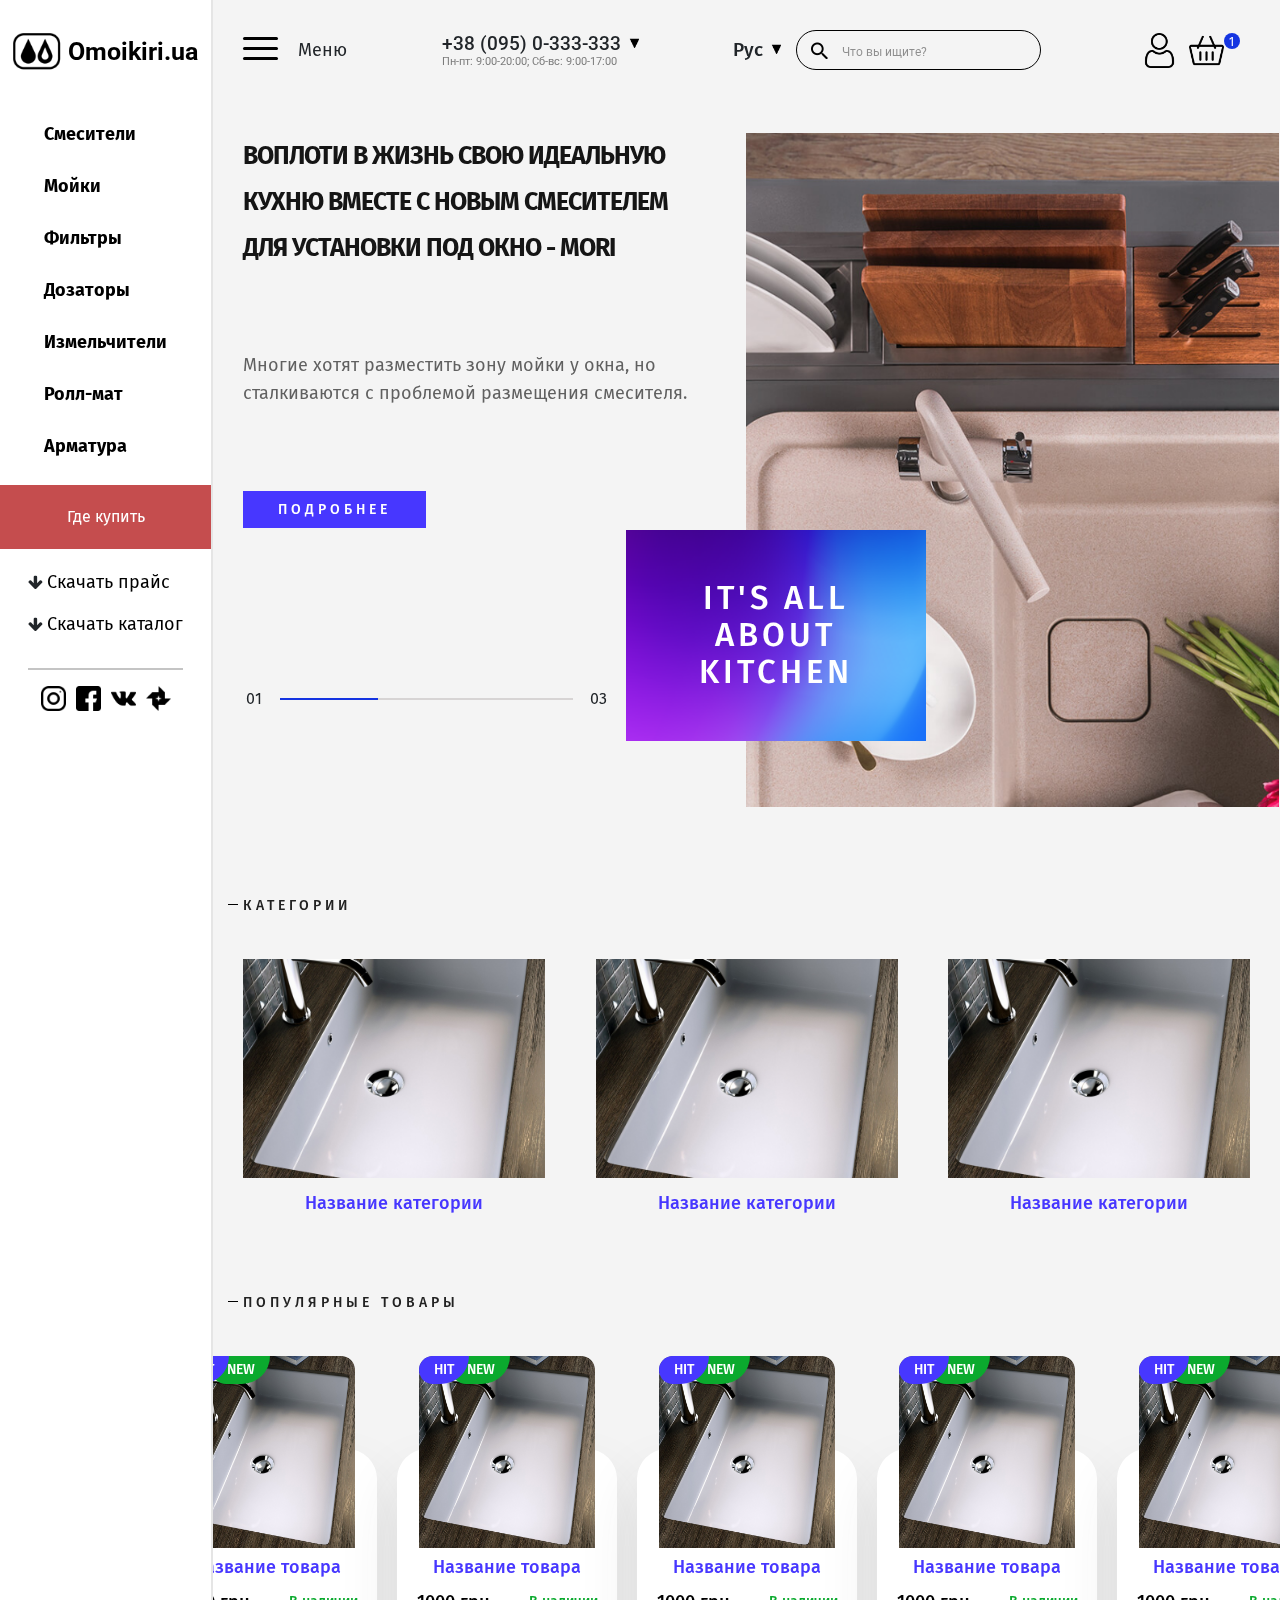
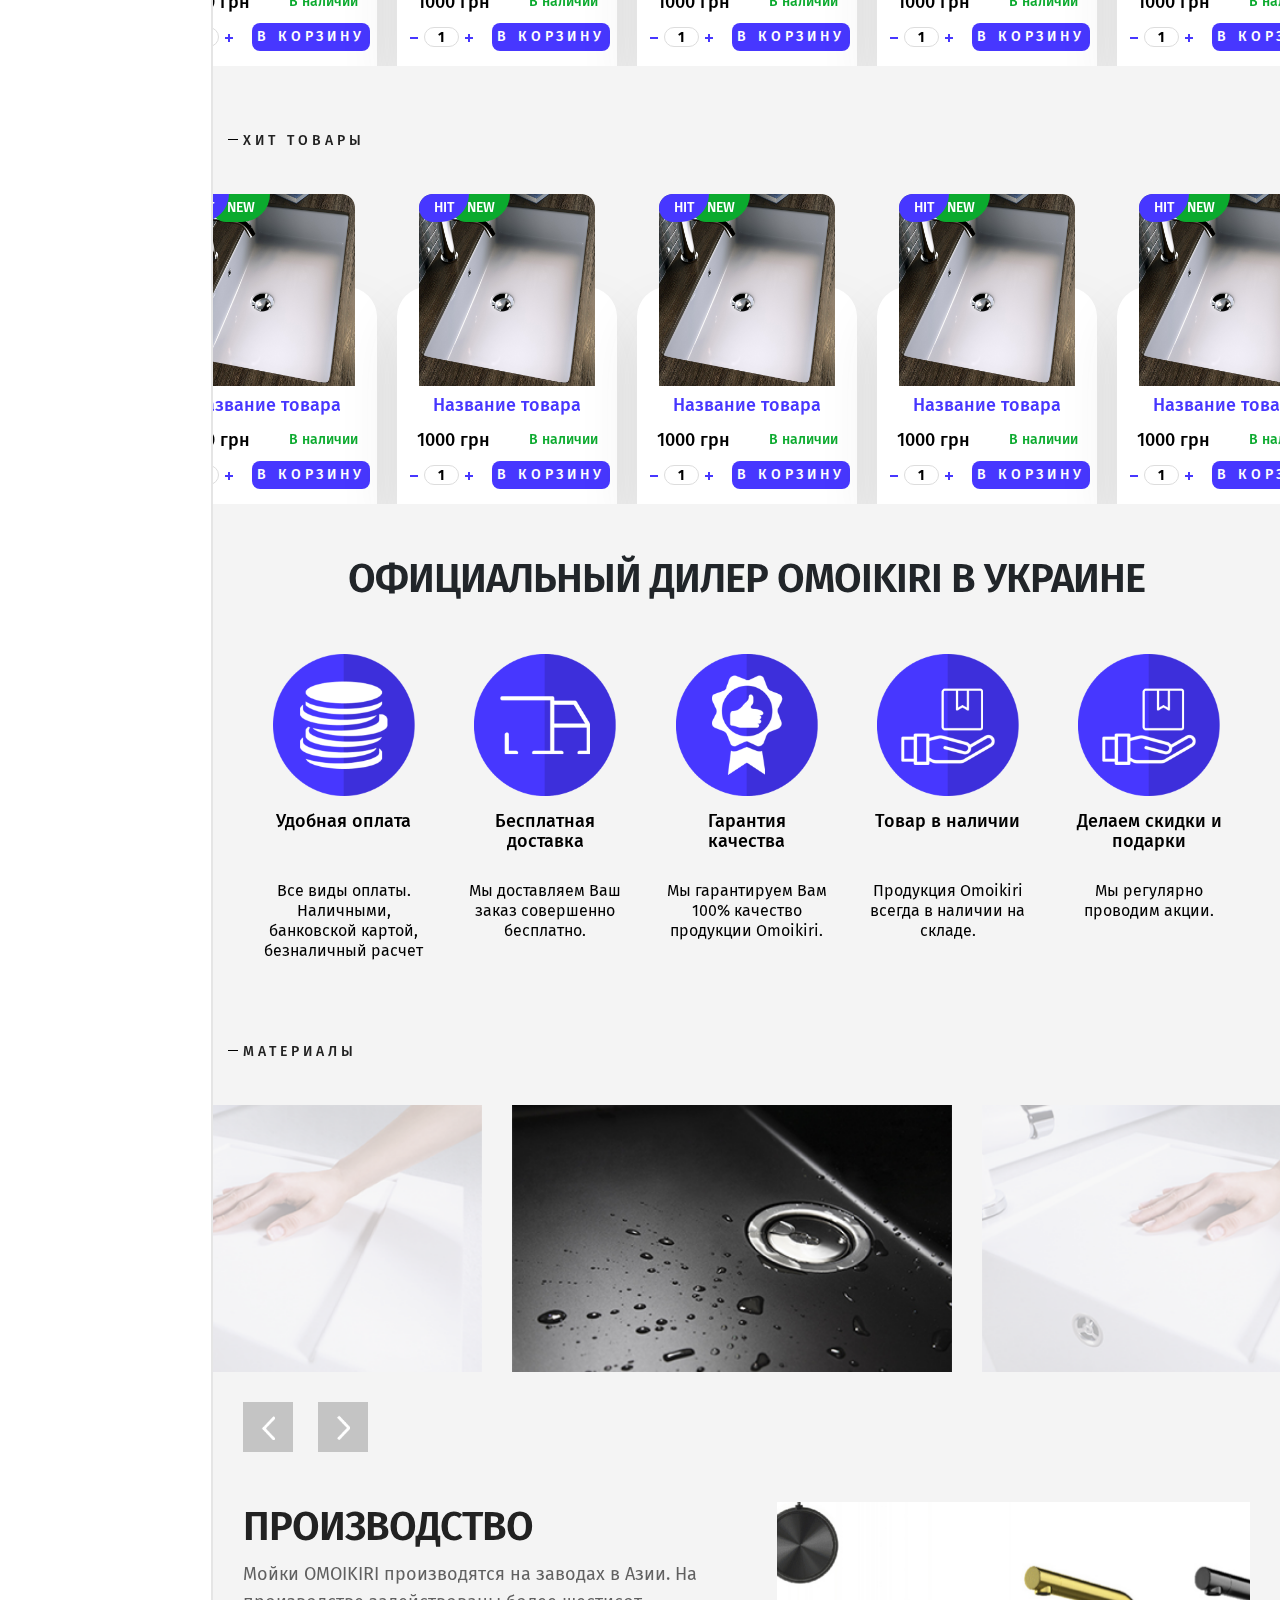
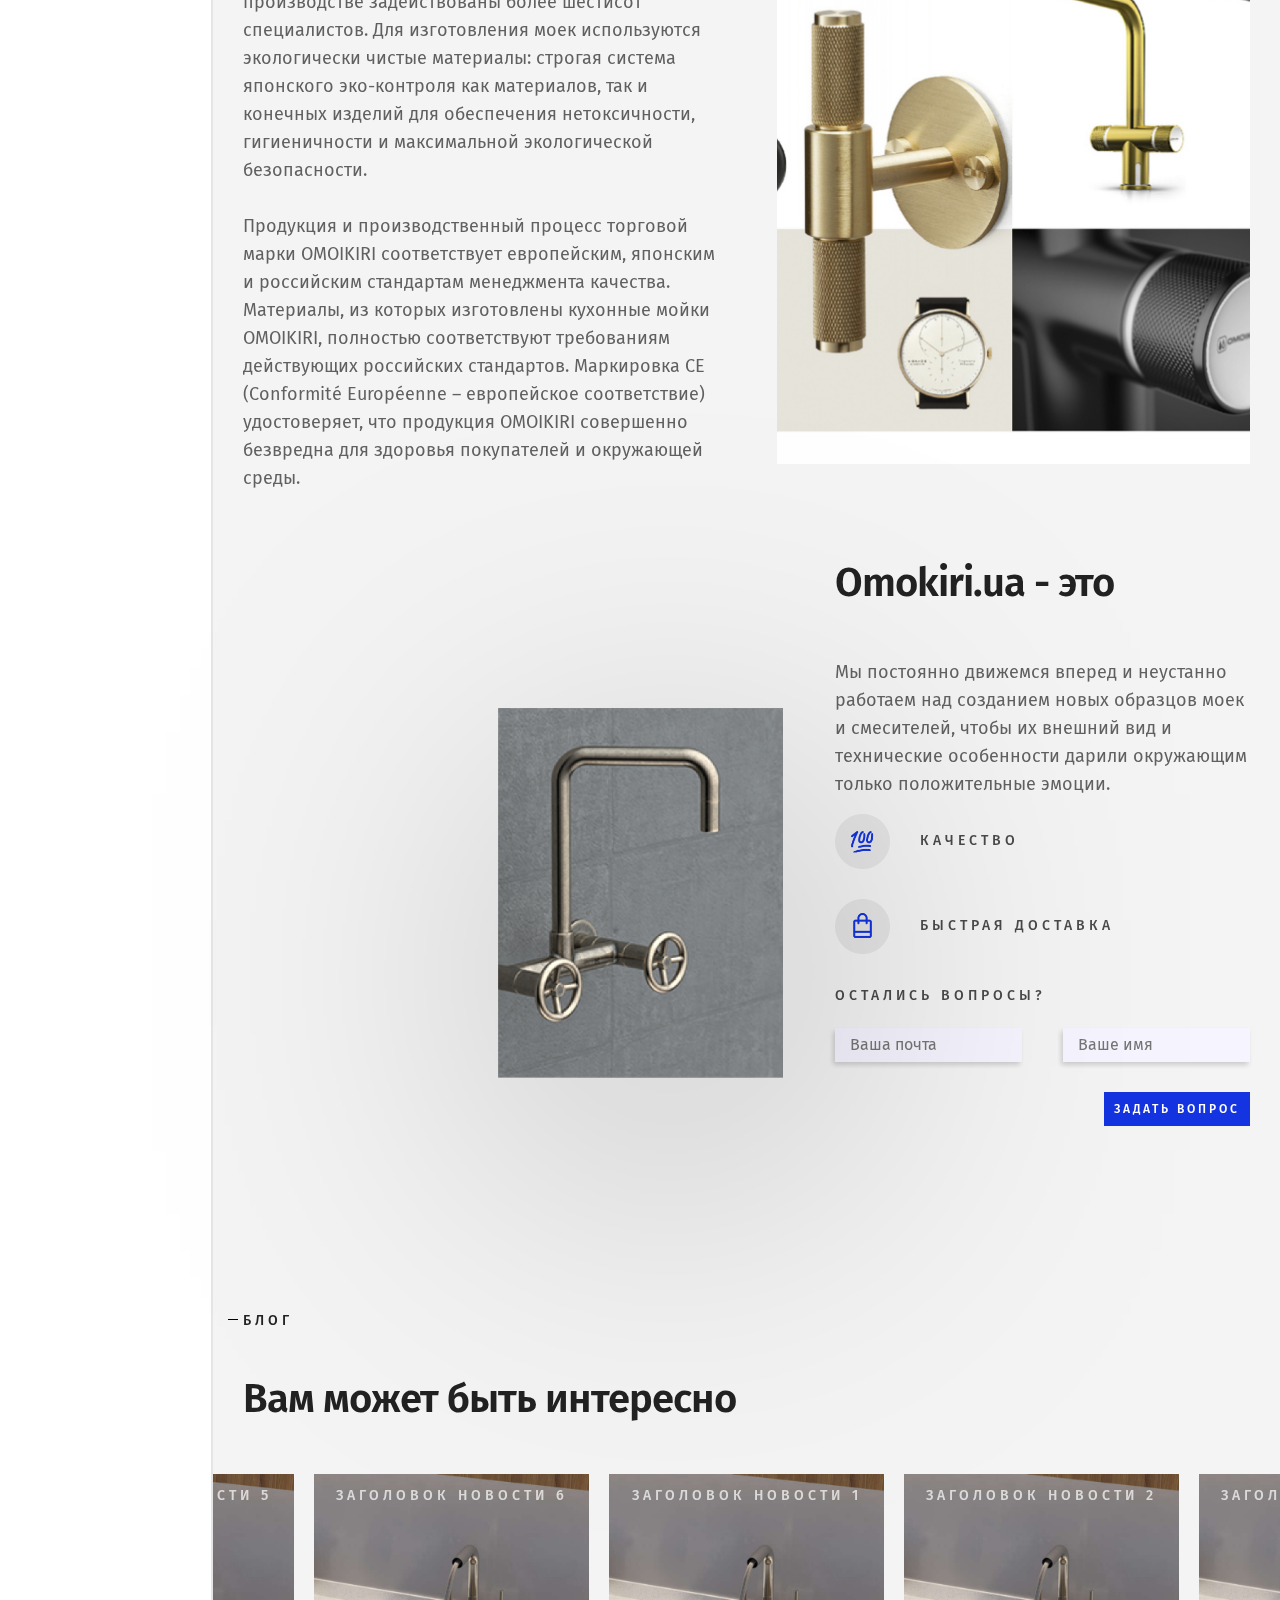
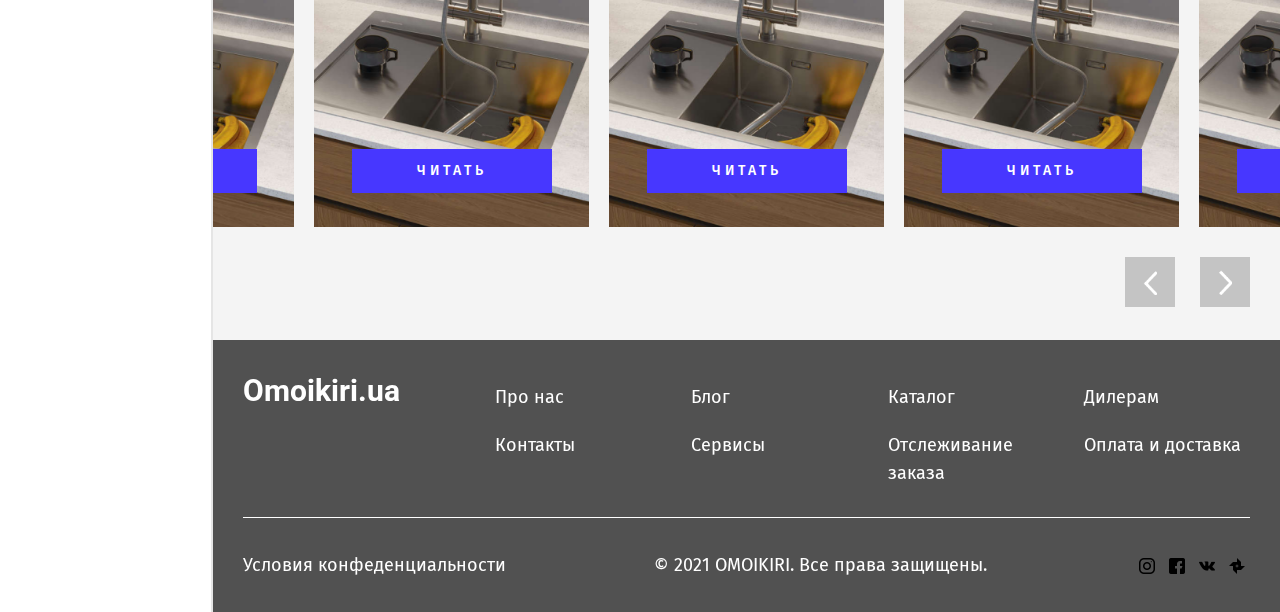
==== commit 252b1799: "sidebar" ====
--- a/index.html
+++ b/index.html
@@ -69,6 +69,17 @@
                             </li>
                             <li>
                                 <a href="catalogue.html" class="catalogue_link">Арматура</a>
+                            </li>
+                        </ul>
+
+                        <button type="button" class="where_buy">Где купить</button>
+
+                        <ul class="prices">
+                            <li>
+                                <i class="fa fa-arrow-down" aria-hidden="true"></i> <a href="#" class="price_link">Скачать прайс</a>
+                            </li>
+                            <li>
+                                <i class="fa fa-arrow-down" aria-hidden="true"></i> <a href="#" class="price_link">Скачать каталог</a>
                             </li>
                         </ul>
 
--- a/css/main.css
+++ b/css/main.css
@@ -69,7 +69,10 @@
   display: flex;
   flex-direction: column;
   align-items: center;
-  position: fixed;
+  position: sticky;
+  width: 100%;
+  height: 1200px;
+  top: 33px;
 }
 .logo_link {
   display: flex;
@@ -96,10 +99,6 @@
 .catalogue li {
   margin-bottom: 25px;
 }
-.catalogue li:last-child {
-  padding-bottom: 30px;
-  border-bottom: 2px solid #C4C4C4;
-}
 .catalogue .catalogue_link {
   font-size: 18px;
   font-weight: bold;
@@ -110,6 +109,34 @@
   color: #1434E1;
   opacity: 0.5;
 }
+.where_buy {
+  width: 100%;
+  color: #FFFFFF;
+  background: #c54d4e;
+  padding: 20px 30px;
+  box-sizing: border-box;
+  text-align: center;
+  cursor: pointer;
+  transition-duration: 0.3s;
+  border: none;
+}
+.prices {
+  list-style: none;
+  padding: 0;
+  margin: 0;
+  margin-top: 20px;
+}
+.prices li {
+  margin-bottom: 15px;
+}
+.prices li:last-child {
+  padding-bottom: 30px;
+  border-bottom: 2px solid #C4C4C4;
+}
+.prices li .price_link {
+  font-size: 18px;
+  color: #000000;
+}
 .socials {
   list-style: none;
   padding: 0;
@@ -124,7 +151,7 @@
   height: 25px;
 }
 .header {
-  padding: 33px 80px;
+  padding: 30px 50px 30px 30px;
 }
 .header .navigate {
   display: flex;
@@ -523,7 +550,7 @@
   margin-bottom: 50px;
 }
 .content p {
-  padding-left: 80px;
+  padding-left: 30px;
   padding-right: 30px;
   padding-bottom: 10px;
   font-style: normal;
@@ -606,7 +633,7 @@
   flex-wrap: wrap;
   list-style: none;
   justify-content: space-between;
-  padding: 0 80px;
+  padding: 0 30px;
 }
 .content .categories img {
   width: 100%;
@@ -629,7 +656,7 @@
   flex-wrap: wrap;
   list-style: none;
   justify-content: space-between;
-  padding: 0 80px;
+  padding: 0 30px;
 }
 .content .blog_articles_list li {
   display: none;
@@ -654,7 +681,7 @@
 }
 .content .blog_articles_list li .article_title .title {
   width: 100%;
-  color: #2D3748;
+  color: #1434E1;
   margin-bottom: 30px;
   font-size: 20px;
   line-height: 24px;
@@ -674,7 +701,7 @@
   font-weight: normal;
   font-size: 12px;
   line-height: 15px;
-  color: #718096;
+  color: #1434E1;
   display: flex;
   align-items: center;
 }
@@ -684,7 +711,7 @@
   font-weight: bold;
   font-size: 12px;
   line-height: 15px;
-  color: #2D3748;
+  color: #1434E1;
   display: flex;
   align-items: center;
   justify-content: flex-end;
@@ -723,7 +750,7 @@
   font-weight: bold;
   font-size: 40px;
   line-height: 48px;
-  color: #000000;
+  color: #1434E1;
 }
 .content .more {
   float: right;
@@ -745,7 +772,7 @@
   margin-left: 10px;
 }
 .content .sorting {
-  padding: 0 80px;
+  padding: 0 30px;
   display: flex;
   align-items: center;
 }
@@ -815,12 +842,12 @@
   user-select: none;
 }
 .content .catalogue_title {
-  padding: 0 80px;
+  padding: 0 30px;
   margin-top: 30px;
   margin-bottom: 50px;
 }
 .content .catalogue_items {
-  padding: 0 80px;
+  padding: 0 30px;
   display: flex;
   flex-wrap: wrap;
   justify-content: space-between;
@@ -858,7 +885,7 @@
   margin-bottom: 30px;
 }
 .content .article_content {
-  padding: 0 80px;
+  padding: 0 30px;
 }
 .content .article_content .article_img {
   width: 100%;
@@ -903,7 +930,7 @@
   color: #718096;
 }
 .content .page_content {
-  padding: 0 80px;
+  padding: 0 30px;
 }
 .content .page_content .page_content_title {
   padding: 0;
@@ -914,7 +941,7 @@
   text-align: center;
 }
 .content .interactive_map {
-  padding: 0 80px;
+  padding: 0 30px;
 }
 .content .interactive_map svg {
   margin-top: 0;
@@ -1131,7 +1158,7 @@
 }
 .wrapper .index_block_title {
   padding: 33px 20px;
-  padding-left: 80px;
+  padding-left: 30px;
   font-style: normal;
   font-weight: 500;
   font-size: 14px;
@@ -1146,7 +1173,7 @@
   content: "";
   display: block;
   top: 43px;
-  left: 60px;
+  left: 15px;
   width: 10px;
   height: 1px;
   border-bottom: 1px solid #000000;
@@ -1159,7 +1186,7 @@
 }
 .wrapper .index_slider .index_slider_wrapper .index_slide_block .left_side_slide {
   width: 50%;
-  padding-left: 80px;
+  padding-left: 30px;
   padding-right: 30px;
 }
 .wrapper .index_slider .index_slider_wrapper .index_slide_block .right_slide_side {
@@ -1217,7 +1244,7 @@
   text-decoration: none;
 }
 .wrapper .index_slider .numbers {
-  padding-left: 80px;
+  padding-left: 30px;
   display: flex;
   align-items: center;
   width: 40%;
@@ -1274,8 +1301,8 @@
   display: flex;
   justify-content: space-between;
   flex-wrap: wrap;
-  padding-left: 80px;
-  padding-right: 80px;
+  padding-left: 30px;
+  padding-right: 30px;
 }
 .wrapper .index_category_block .category {
   width: 30%;
@@ -1304,7 +1331,7 @@
 }
 .wrapper .index_about_block {
   margin-bottom: 30px;
-  padding: 0 80px;
+  padding: 0 30px;
 }
 .wrapper .index_about_block h3 {
   font-weight: 600;
@@ -1361,7 +1388,7 @@
 }
 .wrapper .index_material_desc .materials_slider_arrows {
   margin-top: 30px;
-  padding-left: 80px;
+  padding-left: 30px;
 }
 .wrapper .index_material_desc .materials_slider_arrows .btn {
   width: 50px;
@@ -1388,7 +1415,7 @@
   display: flex;
   flex-wrap: wrap;
   justify-content: space-between;
-  padding: 0 80px;
+  padding: 0 30px;
 }
 .wrapper .index_production_block .production_text {
   width: 47%;
@@ -1418,7 +1445,7 @@
 .wrapper .index_subscribe_block {
   margin-top: 50px;
   margin-bottom: 30px;
-  padding-right: 80px;
+  padding-right: 30px;
   background-image: url(../images/subscribe1.png);
   background-size: 35%;
   background-repeat: no-repeat;
@@ -1535,7 +1562,7 @@
   margin-left: auto;
 }
 .wrapper .index_blog_block {
-  margin-top: 50px;
+  margin-top: 150px;
   padding: 0;
 }
 .wrapper .index_blog_block .blog_desc {
@@ -1545,7 +1572,7 @@
   letter-spacing: -1px;
   color: #222222;
   margin-bottom: 50px;
-  padding-left: 80px;
+  padding-left: 30px;
 }
 .wrapper .index_blog_block .blog_info {
   position: relative;
@@ -1587,7 +1614,7 @@
 .wrapper .index_blog_block .blog_slider_arrows {
   margin-top: 30px;
   text-align: right;
-  padding-right: 80px;
+  padding-right: 30px;
 }
 .wrapper .index_blog_block .blog_slider_arrows .btn {
   width: 50px;
@@ -1609,7 +1636,7 @@
   background: #1434E1 !important;
 }
 .wrapper .card_title {
-  margin: 0 80px;
+  margin: 0 30px;
   display: flex;
   justify-content: space-between;
   align-items: flex-end;
@@ -1633,7 +1660,7 @@
 .wrapper .card_view {
   display: flex;
   flex-wrap: wrap;
-  padding: 0 80px;
+  padding: 0 30px;
   margin: 30px 0;
 }
 .wrapper .card_view .gallery_row {
@@ -1748,13 +1775,13 @@
   font-size: 24px;
   line-height: 17px;
   color: #555555;
-  padding: 10px 80px;
+  padding: 10px 30px;
   text-transform: uppercase;
   margin-top: 40px;
 }
 .wrapper .pay_block {
   margin-top: 40px;
-  padding: 0 80px;
+  padding: 0 30px;
   display: flex;
   list-style: none;
   align-items: center;
@@ -1780,7 +1807,7 @@
 }
 .wrapper .pay_block_info {
   margin-top: 40px;
-  padding: 0 80px;
+  padding: 0 30px;
   font-size: 18px;
   line-height: 17px;
 }
@@ -1827,7 +1854,7 @@
 }
 .breadcrumb {
   background-color: transparent;
-  padding: 0 80px;
+  padding: 0 30px;
 }
 .breadcrumb li {
   margin-right: 15px;
@@ -1940,7 +1967,7 @@
   background: #E03997;
 }
 .technical {
-  padding: 0 80px;
+  padding: 0 30px;
 }
 .technical .accordion {
   background-color: #FFFFFF;
@@ -1988,7 +2015,7 @@
   margin-bottom: 30px;
 }
 .special_offer h3 {
-  padding-left: 80px;
+  padding-left: 30px;
   font-weight: normal;
   font-size: 24px;
   line-height: 17px;
@@ -2001,7 +2028,7 @@
   font-size: 20px;
   line-height: 28px;
   color: #000000;
-  padding: 0 80px;
+  padding: 0 30px;
   margin-bottom: 1rem;
   text-transform: uppercase;
 }
@@ -2174,7 +2201,7 @@
 }
 .footer {
   background: #515151;
-  padding: 33px 80px;
+  padding: 33px 30px;
 }
 .footer .footer_menu_block {
   display: flex;
@@ -2261,7 +2288,7 @@
     position: inherit;
   }
   .header {
-    padding: 33px 80px;
+    padding: 33px 30px;
     position: fixed;
     width: 100%;
     z-index: 900;
@@ -2275,10 +2302,10 @@
     margin-top: 75px;
   }
   .wrapper .index_slider .numbers {
-    padding-left: 80px;
+    padding-left: 30px;
   }
   .wrapper .index_slider .index_slider_wrapper .index_slide_block .left_side_slide {
-    padding-left: 80px;
+    padding-left: 30px;
   }
   .wrapper .index_category_block {
     padding: 0;
@@ -2290,31 +2317,31 @@
     padding-left: 0;
   }
   .wrapper .index_about_block {
-    padding: 0 80px;
+    padding: 0 30px;
   }
   .wrapper .index_material_desc {
     padding-left: 0;
   }
   .wrapper .index_production_block {
-    padding: 0 80px;
+    padding: 0 30px;
   }
   .wrapper .index_subscribe_block {
-    padding-right: 80px;
+    padding-right: 30px;
   }
   .wrapper .index_blog_block {
     padding: 0;
   }
   .breadcrumb {
-    padding: 0 80px;
+    padding: 0 30px;
   }
   .titlepage {
-    padding: 0 80px;
+    padding: 0 30px;
   }
   .content p {
-    padding-left: 80px;
+    padding-left: 30px;
   }
   .footer {
-    padding: 33px 80px;
+    padding: 33px 30px;
   }
 }
 @media (max-width: 920px) {
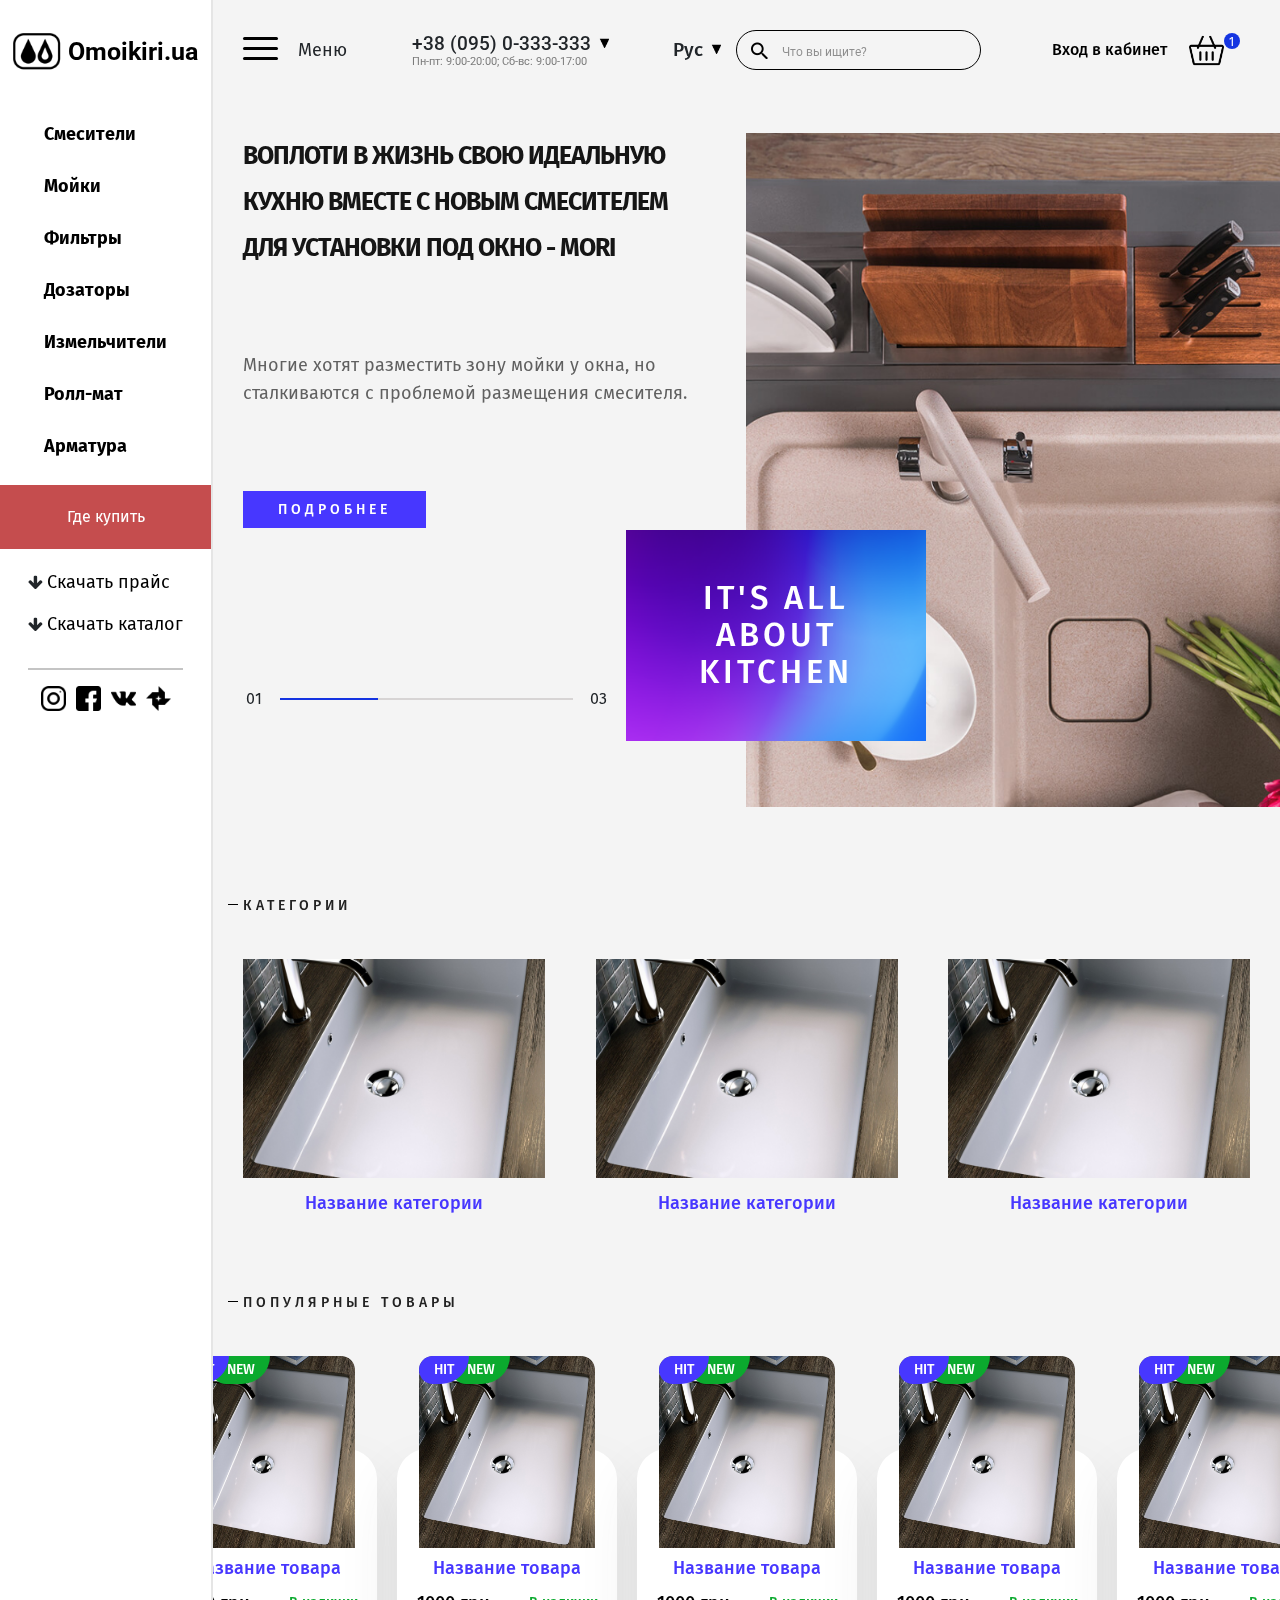
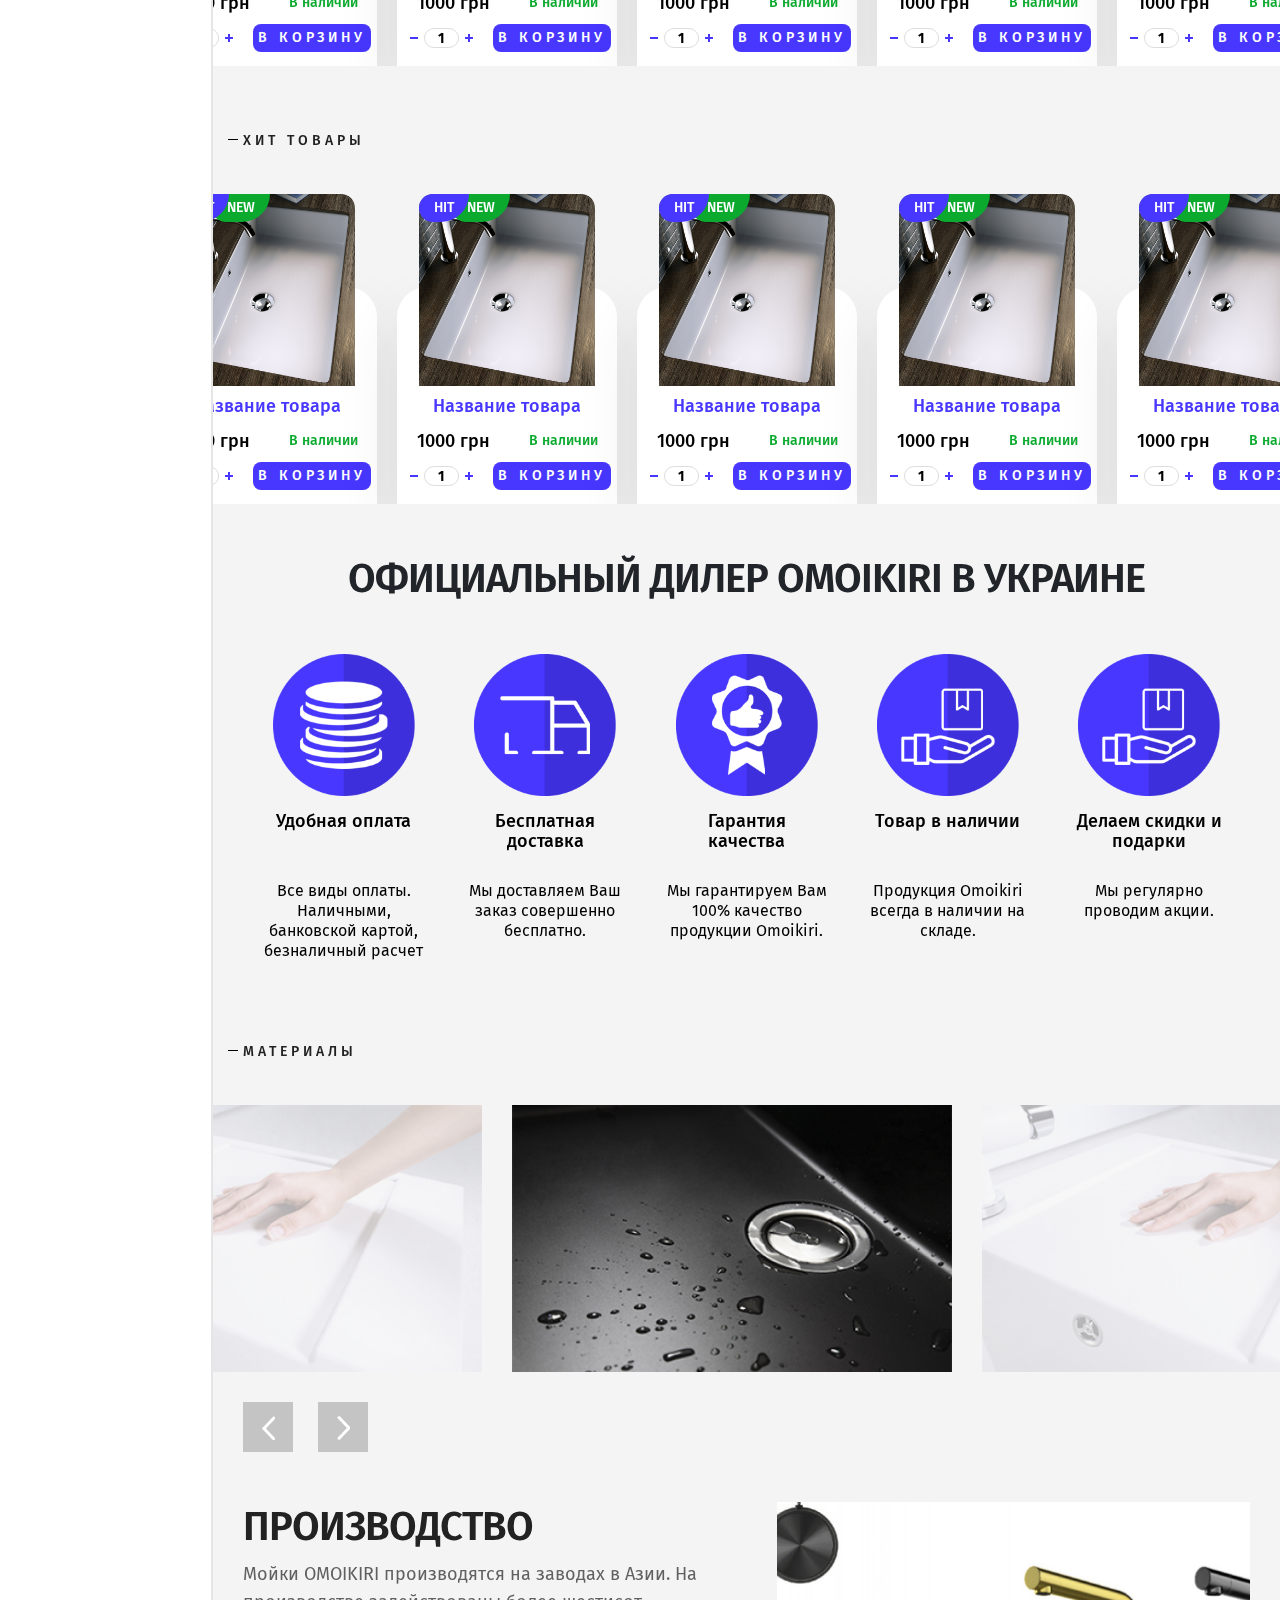
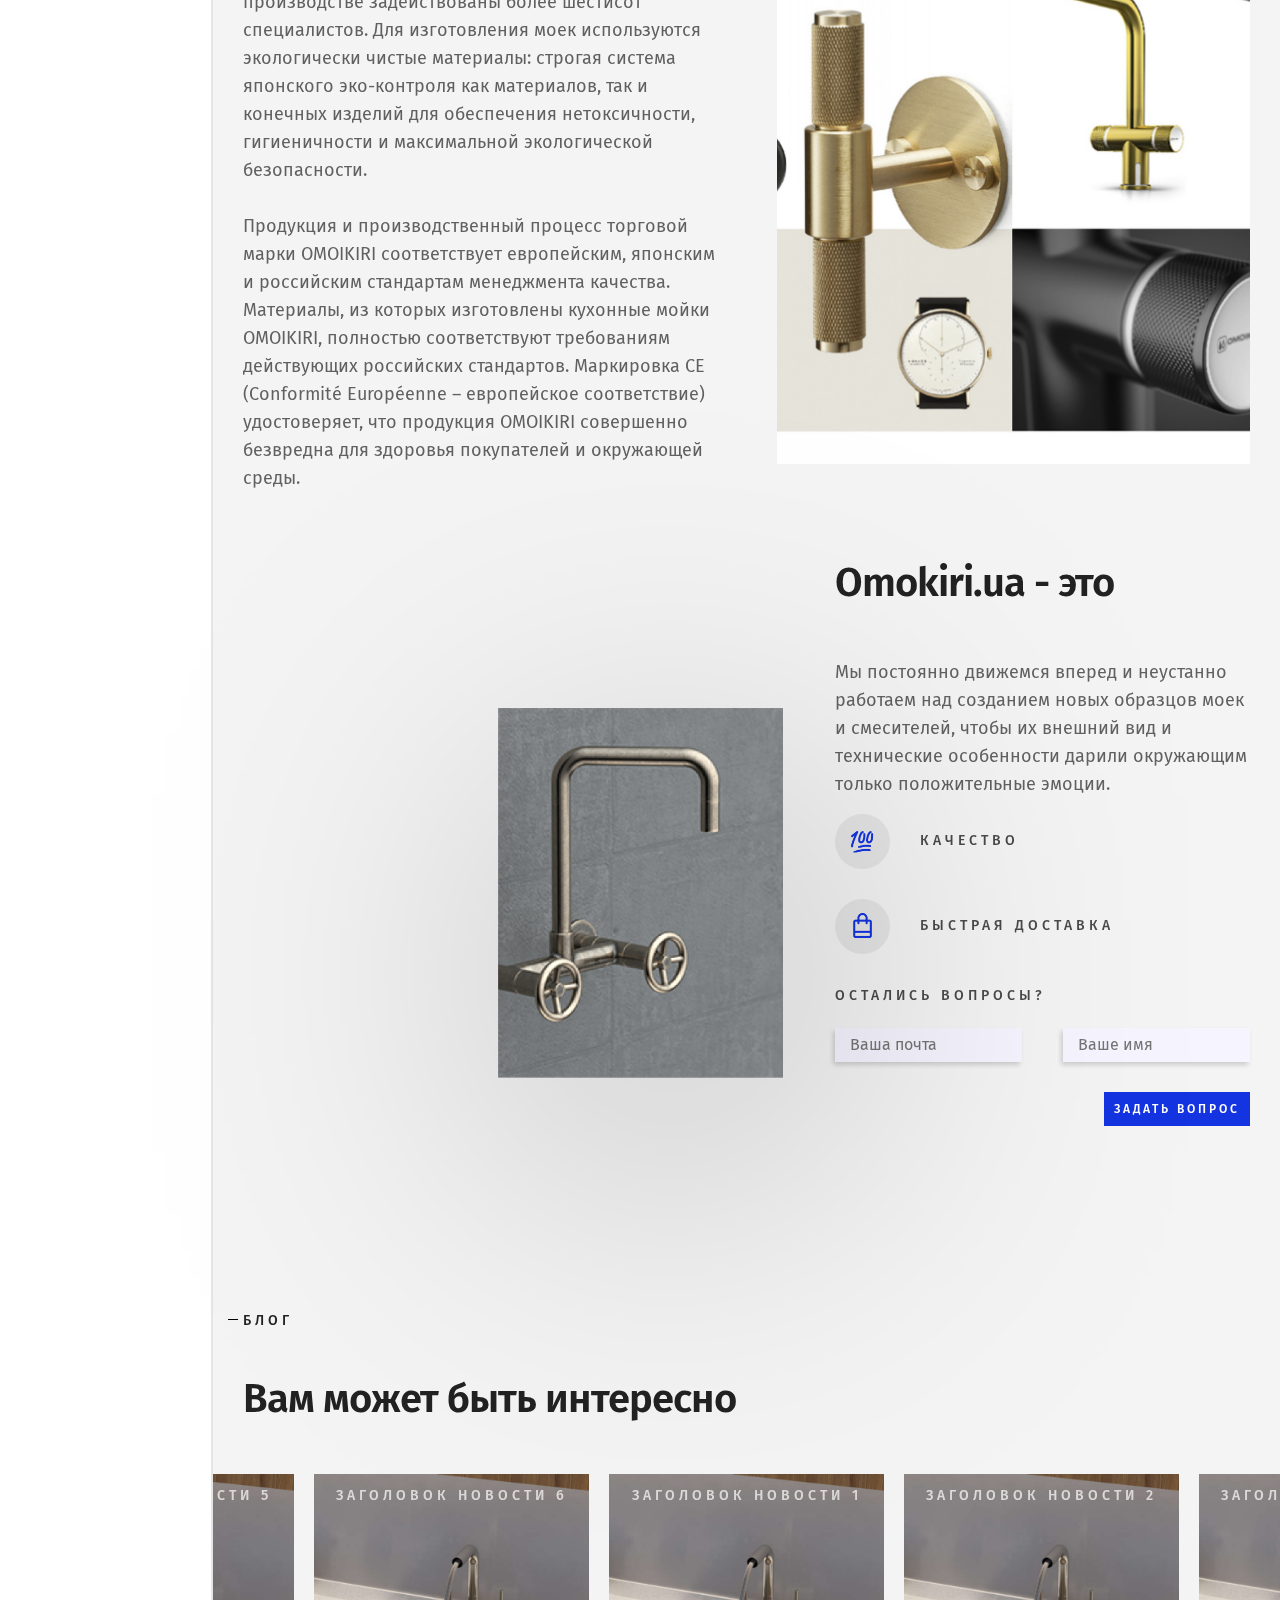
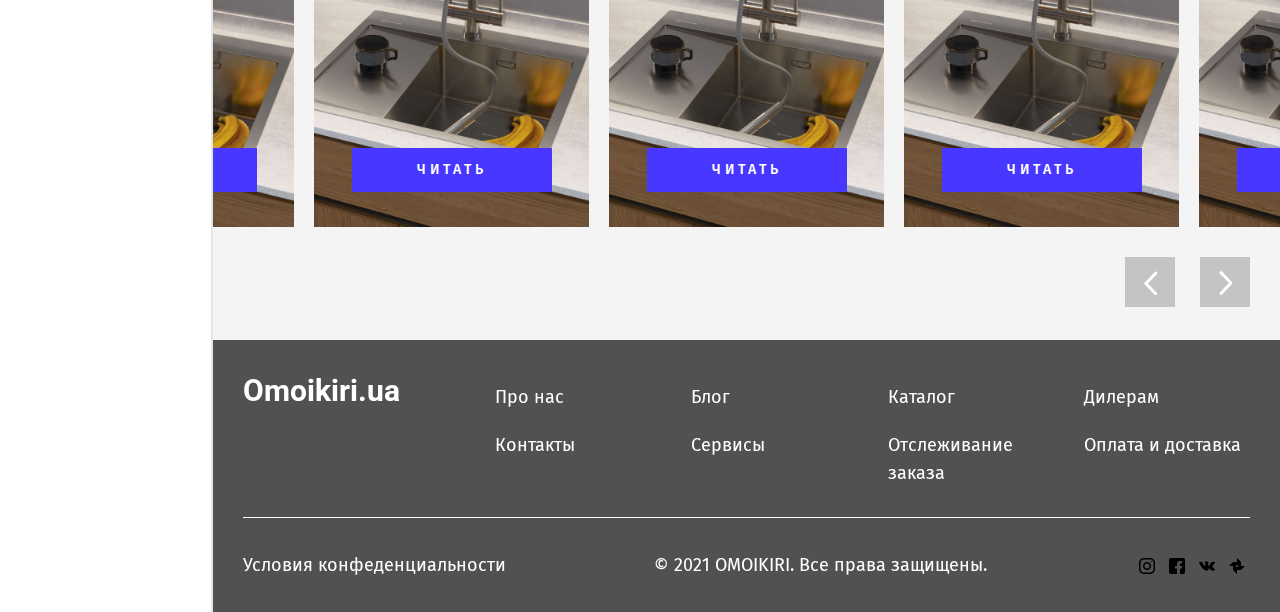
==== commit 181fd2af: "user btn" ====
--- a/index.html
+++ b/index.html
@@ -178,7 +178,8 @@
                             </div>
                             <div class="cart_block">
                                 <button id="user" class="user">
-                                    <img src="images/user.png" alt="user">
+                                    <img src="images/user.png" alt="user" class="user_img">
+                                    <span class="user_text">Вход в кабинет</span>
                                 </button>
                                 <button class="cart" id="cart">
                                     <img src="images/shopping-cart.png" alt="cart">
--- a/css/main.css
+++ b/css/main.css
@@ -411,9 +411,21 @@
   background: transparent;
   border: none;
 }
-.header .cart_block .user img {
+.header .cart_block .user .user_img {
+  display: none;
   width: 35px;
   height: 35px;
+}
+.header .cart_block .user .user_text {
+  display: block;
+  font-style: normal;
+  font-weight: 500;
+  font-size: 16px;
+  line-height: 22px;
+  margin-right: 10px;
+}
+.header .cart_block .user .user_text:hover {
+  color: #1434E1;
 }
 .header .cart_block .cart {
   position: relative;
@@ -948,7 +960,7 @@
   width: 100%;
 }
 .content .map_title {
-  margin-top: 0;
+  margin-top: 20px;
   margin-bottom: 30px;
   text-align: center;
   font-weight: 500;
@@ -966,6 +978,49 @@
 }
 .content .page_content_img {
   width: 100%;
+}
+.content .services_desc .services_title {
+  padding: 30px;
+  font-size: 34px;
+  text-transform: uppercase;
+}
+.content .services_desc .services_desc_text {
+  font-size: 18px;
+  line-height: 20px;
+}
+.content .services_desc .services_desc_block {
+  padding: 30px;
+  display: flex;
+  justify-content: space-between;
+}
+.content .services_desc .services_desc_block .services_desc_block_img {
+  width: 43%;
+}
+.content .services_desc .services_desc_block .services_desc_block_text {
+  width: 53%;
+}
+.content .services_desc .services_desc_block:nth-child(odd) .services_desc_block_img {
+  order: 0;
+}
+.content .services_desc .services_desc_block:nth-child(odd) .services_desc_block_text {
+  order: 1;
+}
+.content .services_desc .services_desc_block:nth-child(even) .services_desc_block_img {
+  order: 1;
+}
+.content .services_desc .services_desc_block:nth-child(even) .services_desc_block_text {
+  order: 0;
+}
+.content .services_desc .services_desc_block h4 {
+  color: #8f8f8f;
+  text-transform: uppercase;
+  margin-top: 0;
+  font-size: 20px;
+}
+.content .services_desc .services_desc_block p {
+  padding: 0;
+  font-size: 18px;
+  line-height: 20px;
 }
 .content .contacts {
   display: flex;
@@ -2298,6 +2353,12 @@
     display: flex;
     align-items: center;
   }
+  .header .cart_block .user .user_img {
+    display: block;
+  }
+  .header .cart_block .user .user_text {
+    display: none;
+  }
   .wrapper {
     margin-top: 75px;
   }
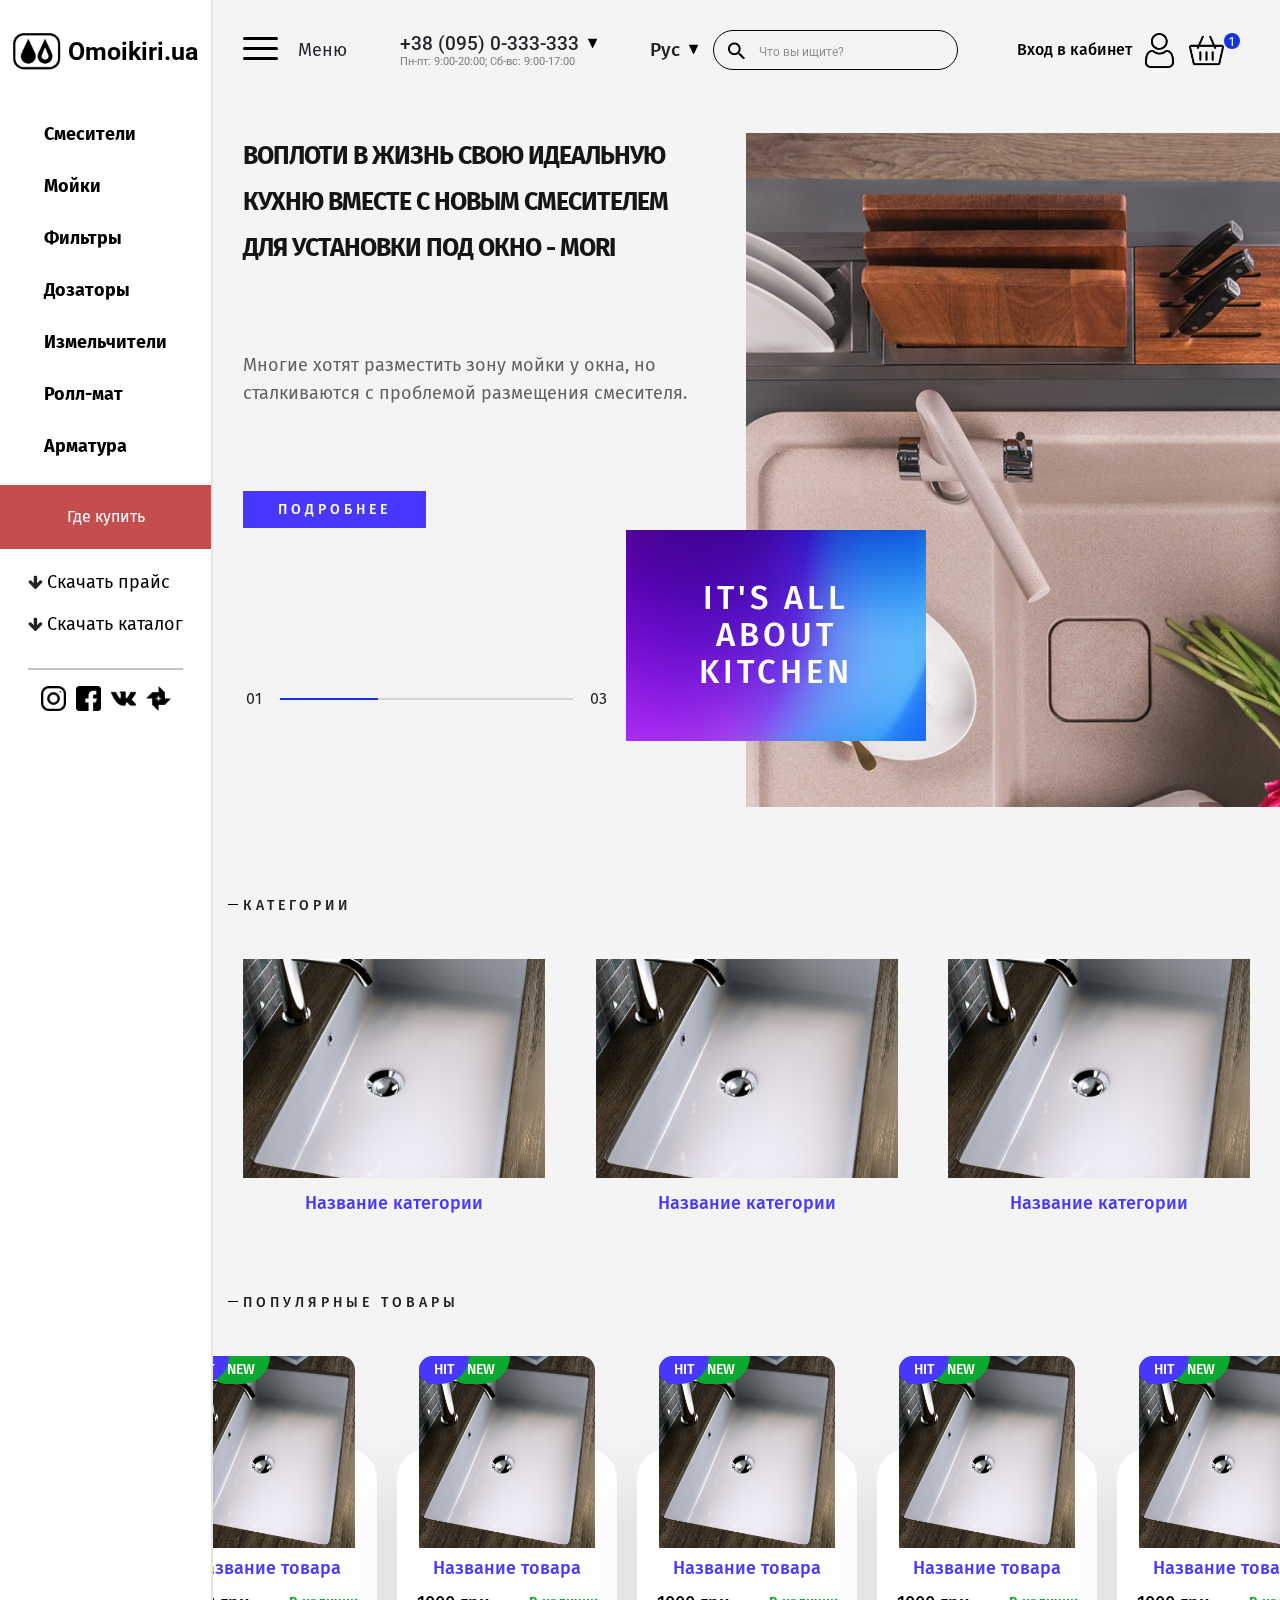
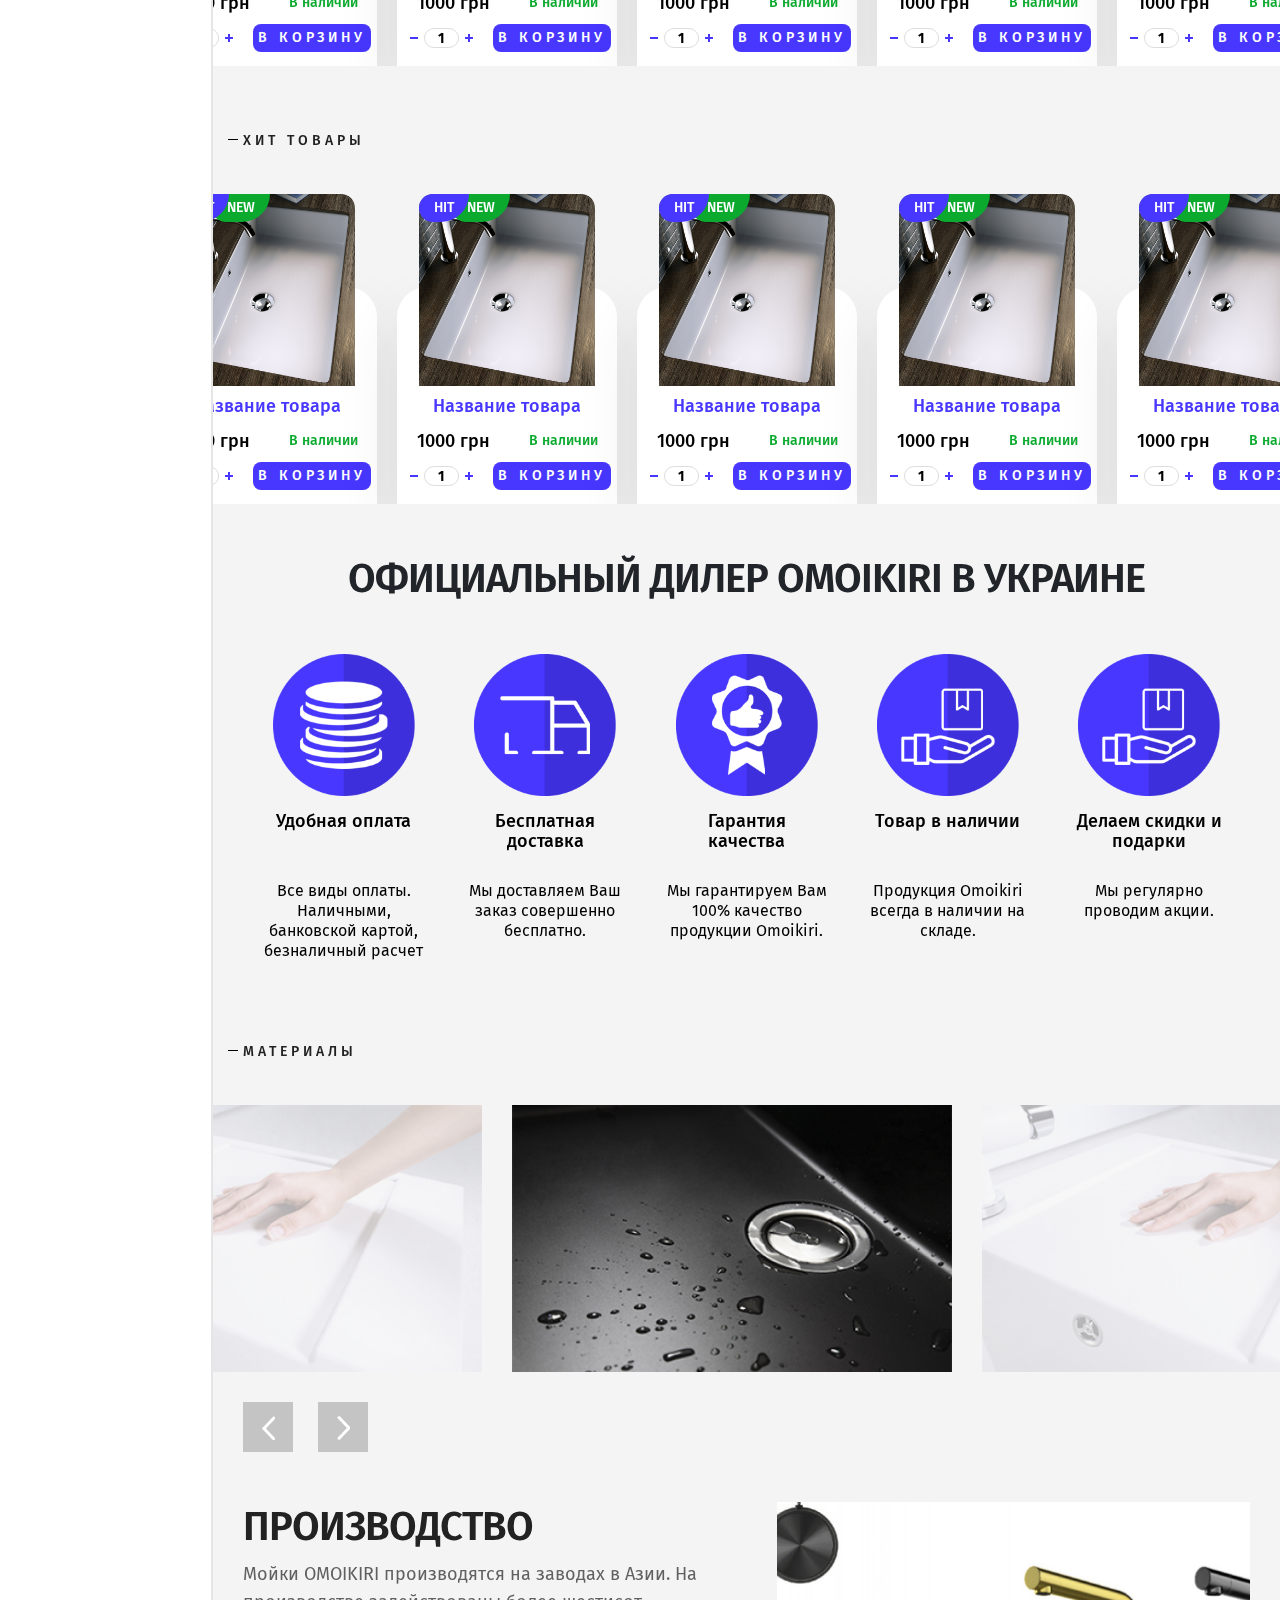
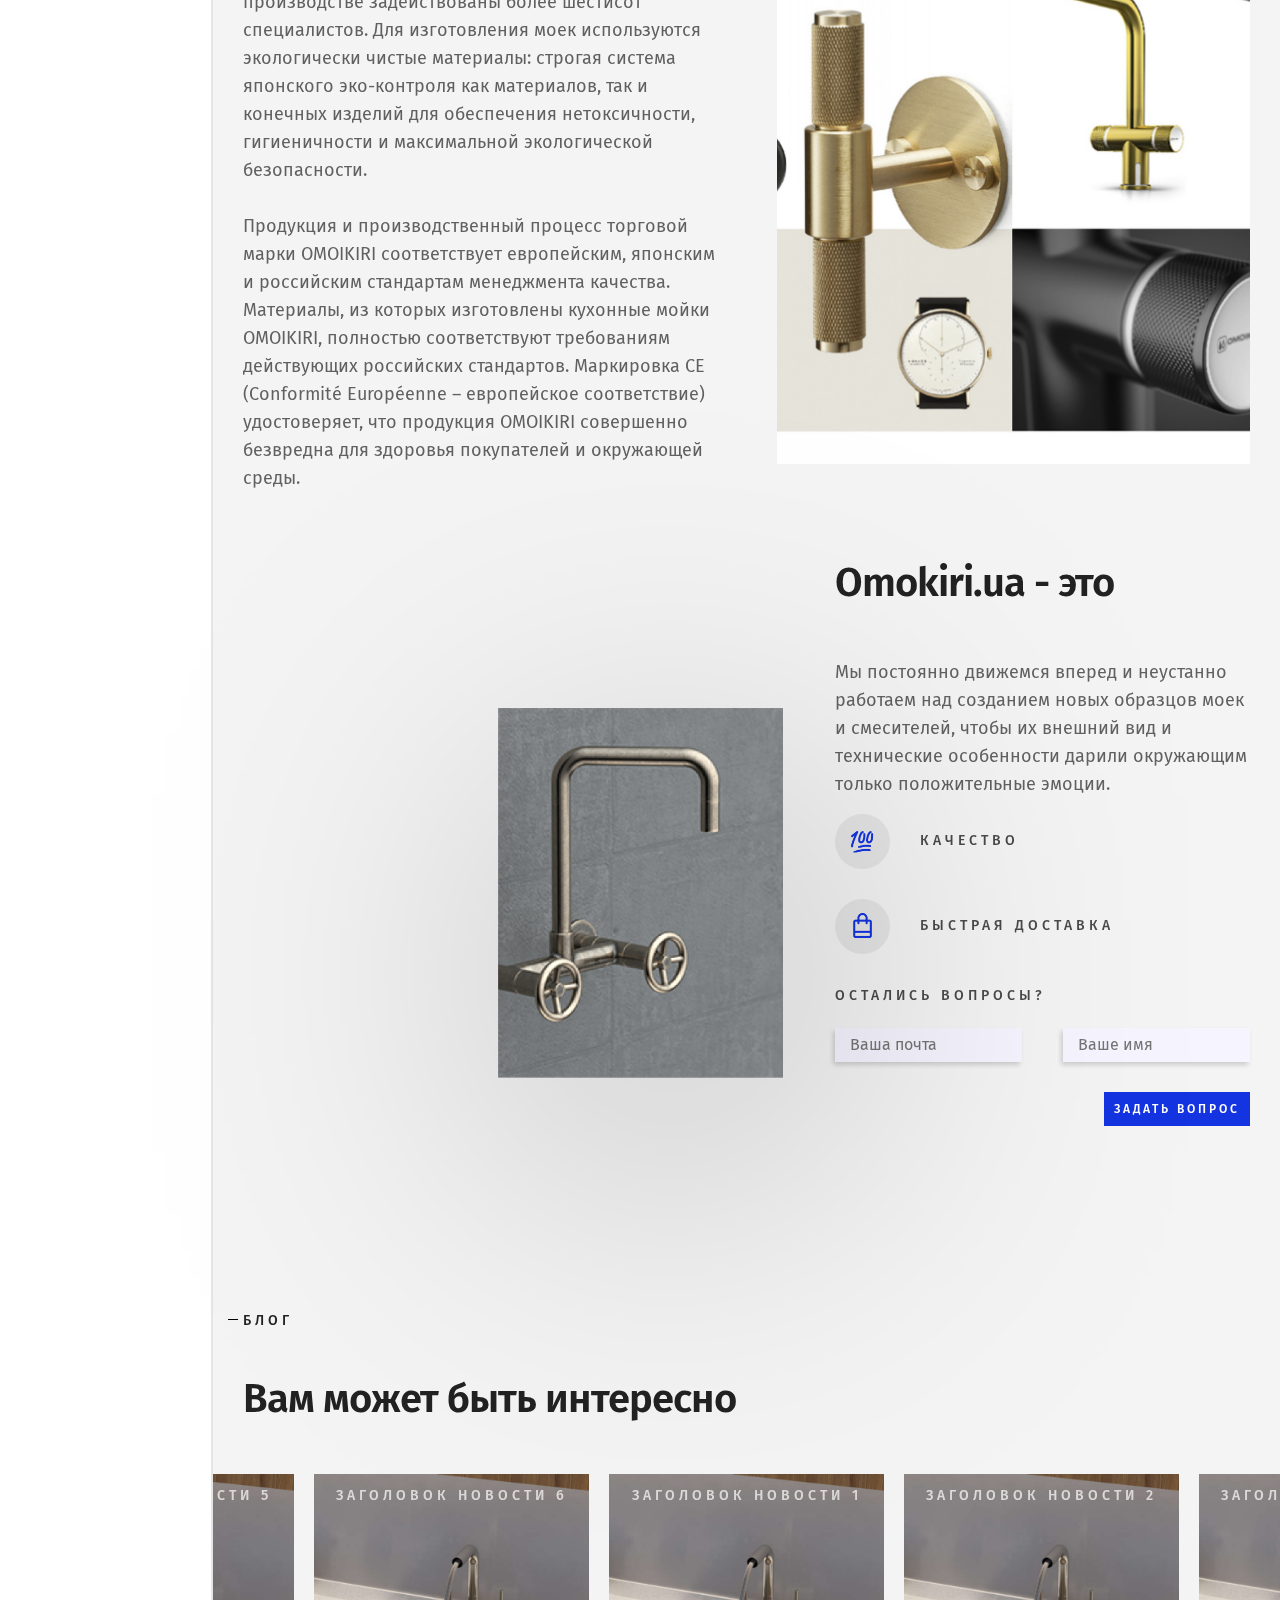
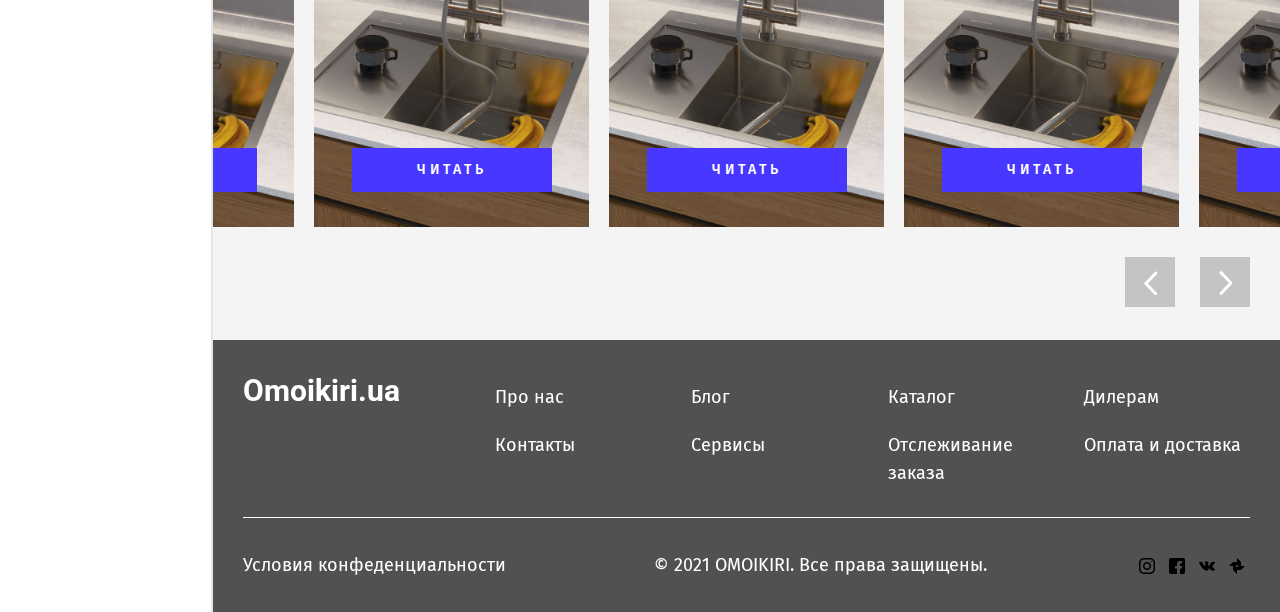
==== commit 74e29ae6: "phone mobile" ====
--- a/index.html
+++ b/index.html
@@ -149,6 +149,7 @@
                             <div id="connection" class="connection">
                                 <div class="phone_block">
                                     <p class="first_phone">+38 (095) 0-333-333</p>
+                                    <i class="fa fa-phone" aria-hidden="true"></i>
                                     <img src="images/arr-down.png" alt="">
                                 </div>
                                 <div class="phones">
--- a/css/main.css
+++ b/css/main.css
@@ -70,9 +70,94 @@
   flex-direction: column;
   align-items: center;
   position: sticky;
-  width: 100%;
+  width: inherit;
   height: 1200px;
   top: 33px;
+}
+.left_sidebar .filter_btn {
+  margin-top: 50px;
+  display: flex;
+  align-items: center;
+  border: none;
+  background: transparent;
+}
+.left_sidebar .filter_img {
+  width: 30px;
+  height: auto;
+  margin-right: 10px;
+}
+.left_sidebar .filter_block {
+  position: absolute;
+  width: 0;
+  top: 125px;
+  left: 0;
+  list-style: none;
+  padding: 0 30px;
+  margin-bottom: 20px;
+  background: #FFFFFF;
+  visibility: hidden;
+  opacity: 0;
+  height: 100%;
+  z-index: 5000;
+  transition: 0.55s opacity, 0.55s visibility, 0.25s width;
+}
+.left_sidebar .filter_block .close_filter {
+  margin-left: auto;
+  display: block;
+  padding: 5px 15px;
+  border: 1px solid #000000;
+  border-radius: 35px;
+}
+.left_sidebar .filter_main_group {
+  margin-top: 30px;
+  padding-bottom: 30px;
+  position: relative;
+}
+.left_sidebar .filter_main_group:after {
+  position: absolute;
+  bottom: 0;
+  left: 31px;
+  width: 153px;
+  height: 2px;
+  display: block;
+  content: "";
+  background: #C4C4C4;
+}
+.left_sidebar .filter_main_group:last-child {
+  border-bottom: none;
+}
+.left_sidebar .filter_group {
+  overflow-y: scroll;
+  height: 120px;
+}
+.left_sidebar .filter_group span {
+  font-weight: 500;
+  font-size: 20px;
+  line-height: 24px;
+  color: #000000;
+}
+.left_sidebar .filter_group ul {
+  list-style: none;
+  padding: 0;
+}
+.left_sidebar .filter_group ul li {
+  margin: 5px 0;
+}
+.left_sidebar .filter_group input {
+  cursor: pointer;
+}
+.left_sidebar .extra-controls {
+  display: flex;
+  justify-content: space-between;
+  margin-top: 50px;
+  margin-bottom: 10px;
+}
+.left_sidebar .extra-controls input {
+  width: 40%;
+  margin: 0 5px;
+}
+.left_sidebar .range-slider {
+  margin-top: -10px;
 }
 .logo_link {
   display: flex;
@@ -277,6 +362,7 @@
   transition: 0.55s transform;
 }
 .header .connection .first_phone {
+  display: flex;
   font-style: normal;
   font-weight: 500;
   font-size: 19px;
@@ -284,6 +370,12 @@
   position: relative;
   cursor: pointer;
   font-family: 'Roboto', sans-serif;
+}
+.header .connection .fa-phone {
+  display: none;
+  font-style: normal;
+  font-weight: 500;
+  font-size: 36px;
 }
 .header .connection .phones {
   z-index: 10;
@@ -411,12 +503,18 @@
   background: transparent;
   border: none;
 }
+.header .cart_block .user {
+  display: flex;
+  align-items: center;
+  justify-content: center;
+}
 .header .cart_block .user .user_img {
-  display: none;
   width: 35px;
   height: 35px;
+  order: 1;
 }
 .header .cart_block .user .user_text {
+  order: 0;
   display: block;
   font-style: normal;
   font-weight: 500;
@@ -1262,10 +1360,10 @@
   line-height: 37px;
   text-align: center;
   letter-spacing: 4px;
-  text-transform: uppercase;
   color: #FFFFFF;
   background: url(../images/slider_text_bg.png);
   background-size: cover;
+  text-transform: uppercase;
 }
 .wrapper .index_slider .index_slider_wrapper .index_slide_block .index_slide_title {
   font-weight: bold;
@@ -2338,9 +2436,16 @@
     height: 100vh;
     z-index: 1000;
     transition: 0.55s opacity, 0.55s visibility, 0.25s width;
+    overflow: scroll;
   }
   .left_sidebar .sidebar_block {
-    position: inherit;
+    position: sticky;
+    width: inherit;
+    height: 1200px;
+    top: 33px;
+  }
+  .left_sidebar .filter_block {
+    height: 100%;
   }
   .header {
     padding: 33px 30px;
@@ -2405,6 +2510,20 @@
     padding: 33px 30px;
   }
 }
+@media (max-width: 1024px) {
+  .wrapper .index_slider .index_slider_wrapper .index_slide_block .right_slide_side .index_slide_img_text {
+    position: relative;
+    bottom: 240px;
+    left: 0;
+  }
+  .wrapper .index_slider .index_slider_wrapper .index_slide_block .right_slide_side .index_slide_img_text {
+    font-size: 18px;
+    line-height: 20px;
+  }
+  .wrapper .index_category_block {
+    margin-top: -200px;
+  }
+}
 @media (max-width: 920px) {
   .header {
     padding: 33px 40px;
@@ -2452,17 +2571,26 @@
   .wrapper .index_production_block {
     padding: 0 40px;
   }
+  .wrapper .index_production_block .production_text {
+    width: 100%;
+  }
+  .wrapper .index_production_block .production_image {
+    width: 100%;
+    margin-top: 30px;
+  }
   .wrapper .index_subscribe_block {
     padding-right: 40px;
+    padding-left: 40px;
   }
   .wrapper .index_subscribe_block .subscribe_images {
-    width: 50%;
+    width: 100%;
   }
   .wrapper .index_subscribe_block .subscribe_images img {
     top: 100px;
   }
   .wrapper .index_subscribe_block .subscribe_text {
-    width: 45%;
+    width: 100%;
+    margin-top: 30px;
   }
   .wrapper .index_blog_block {
     padding: 0;
@@ -2471,3 +2599,89 @@
     padding: 33px 40px;
   }
 }
+@media (max-width: 800px) {
+  .wrapper .index_slider .index_slider_wrapper .index_slide_block .index_slide_title {
+    font-size: 18px;
+    line-height: 36px;
+    margin-bottom: 30px;
+  }
+  .wrapper .index_slider .index_slider_wrapper .index_slide_block .index_slide_text {
+    margin-bottom: 40px;
+  }
+  .wrapper .index_slider .numbers {
+    bottom: 275px;
+  }
+}
+@media (max-width: 640px) {
+  .wrapper .index_slider .numbers {
+    bottom: 215px;
+  }
+  .wrapper .index_about_block h3 {
+    font-size: 26px;
+  }
+  .wrapper .index_block_title {
+    font-size: 18px;
+  }
+  .wrapper .index_production_block .production_text h3 {
+    font-size: 26px;
+  }
+  .wrapper .index_subscribe_block .subscribe_text h3 {
+    font-size: 26px;
+  }
+  .wrapper .index_blog_block .blog_desc {
+    font-size: 26px;
+  }
+  .footer .footer_menu_block {
+    flex-wrap: wrap;
+  }
+  .footer .footer_menu_block .footer_logo {
+    width: 100%;
+    text-align: center;
+    margin-bottom: 25px;
+  }
+  .footer .footer_menu_block .footer_widget {
+    width: 100%;
+  }
+}
+@media (max-width: 480px) {
+  .header .connection .first_phone {
+    display: none;
+  }
+  .header .connection .fa-phone {
+    display: flex;
+  }
+  .header .work_time {
+    display: none;
+  }
+  .wrapper .index_slider .index_slider_wrapper .index_slide_block {
+    flex-wrap: wrap;
+  }
+  .wrapper .index_slider .index_slider_wrapper .index_slide_block .right_slide_side {
+    width: 100%;
+    margin-top: 20px;
+  }
+  .wrapper .index_slider .index_slider_wrapper .index_slide_block .right_slide_side .index_slide_img_text {
+    width: 80%;
+    left: 10%;
+  }
+  .wrapper .index_slider .index_slider_wrapper .index_slide_block .left_side_slide {
+    width: 100%;
+  }
+  .wrapper .index_about_block .stage {
+    width: 50%;
+  }
+  .wrapper .index_subscribe_block .subscribe_text form .email,
+  .wrapper .index_subscribe_block .subscribe_text form .name {
+    width: 100%;
+    margin-bottom: 15px;
+  }
+  .wrapper .index_subscribe_block .subscribe_text form .input_fields {
+    flex-wrap: wrap;
+  }
+  .wrapper .index_blog_block {
+    margin-top: 75px;
+  }
+  .footer .footer_menu_block .footer_widget li {
+    width: 48%;
+  }
+}
